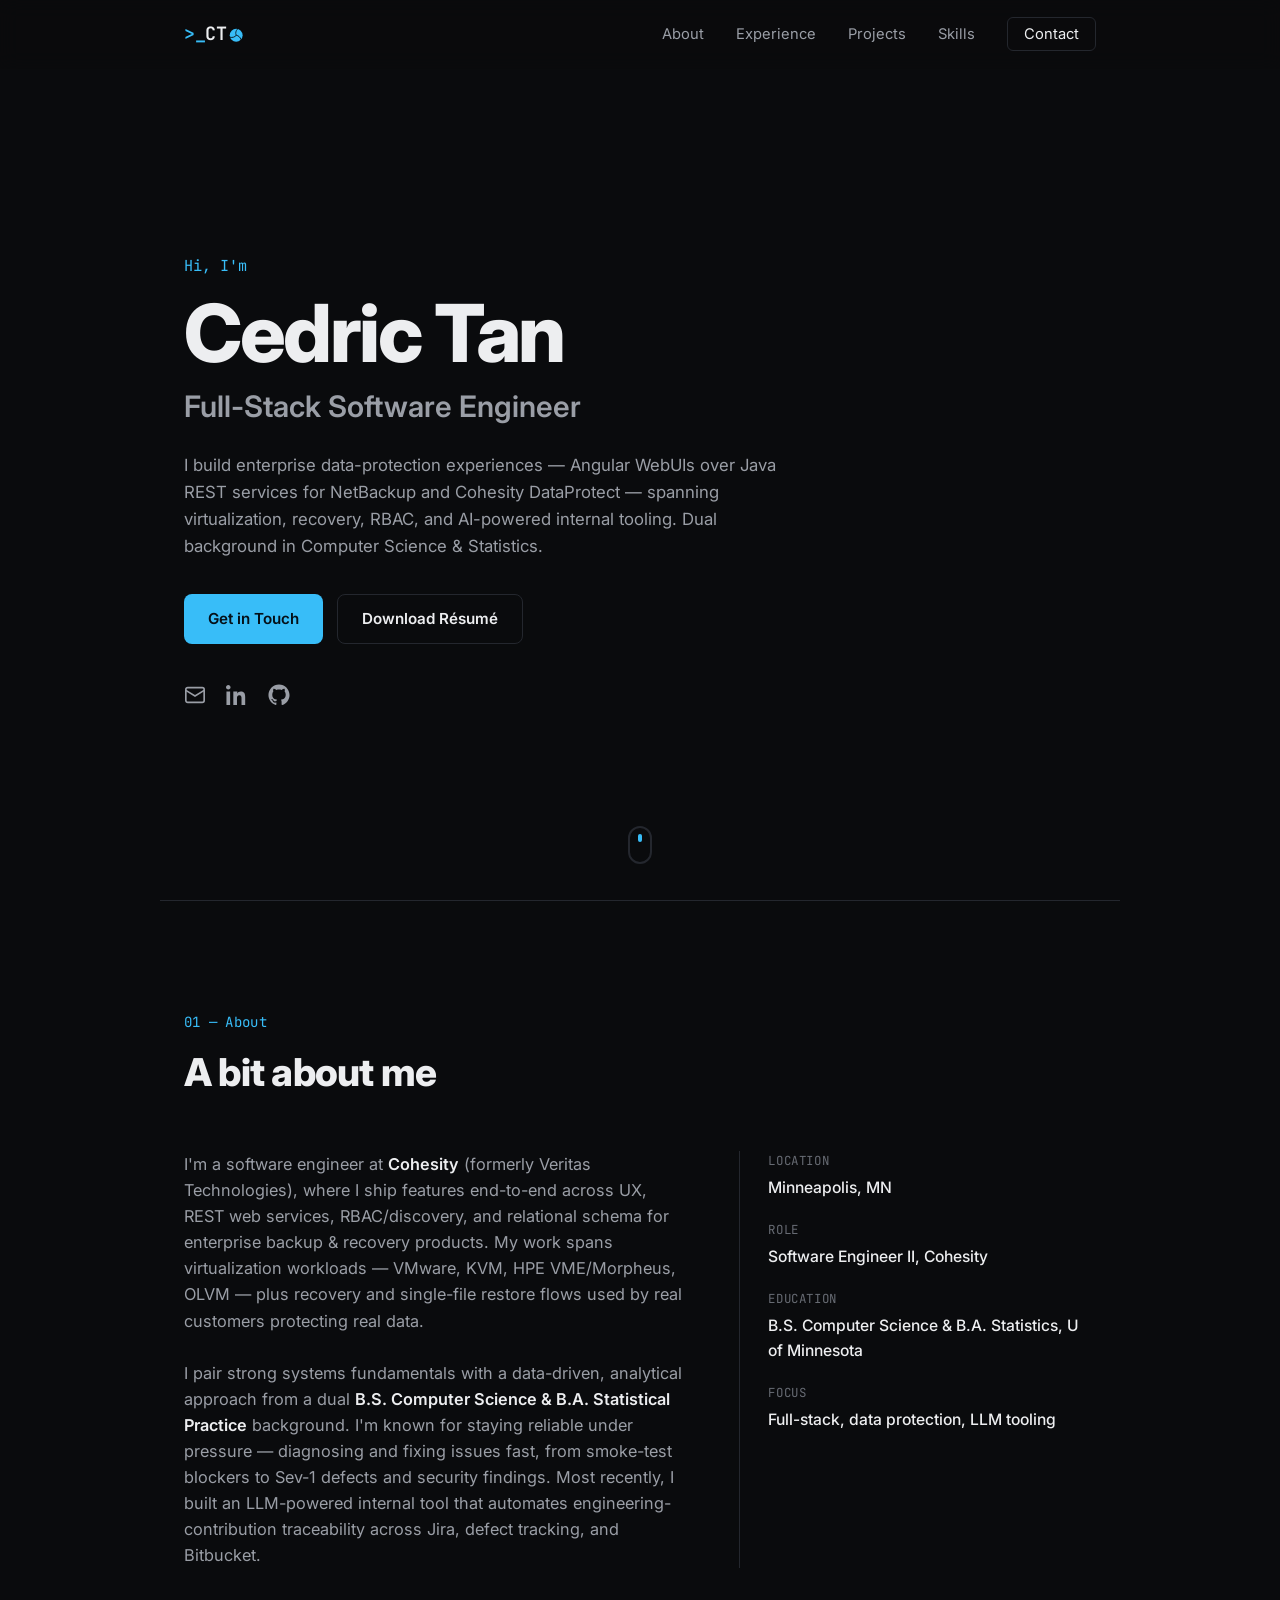
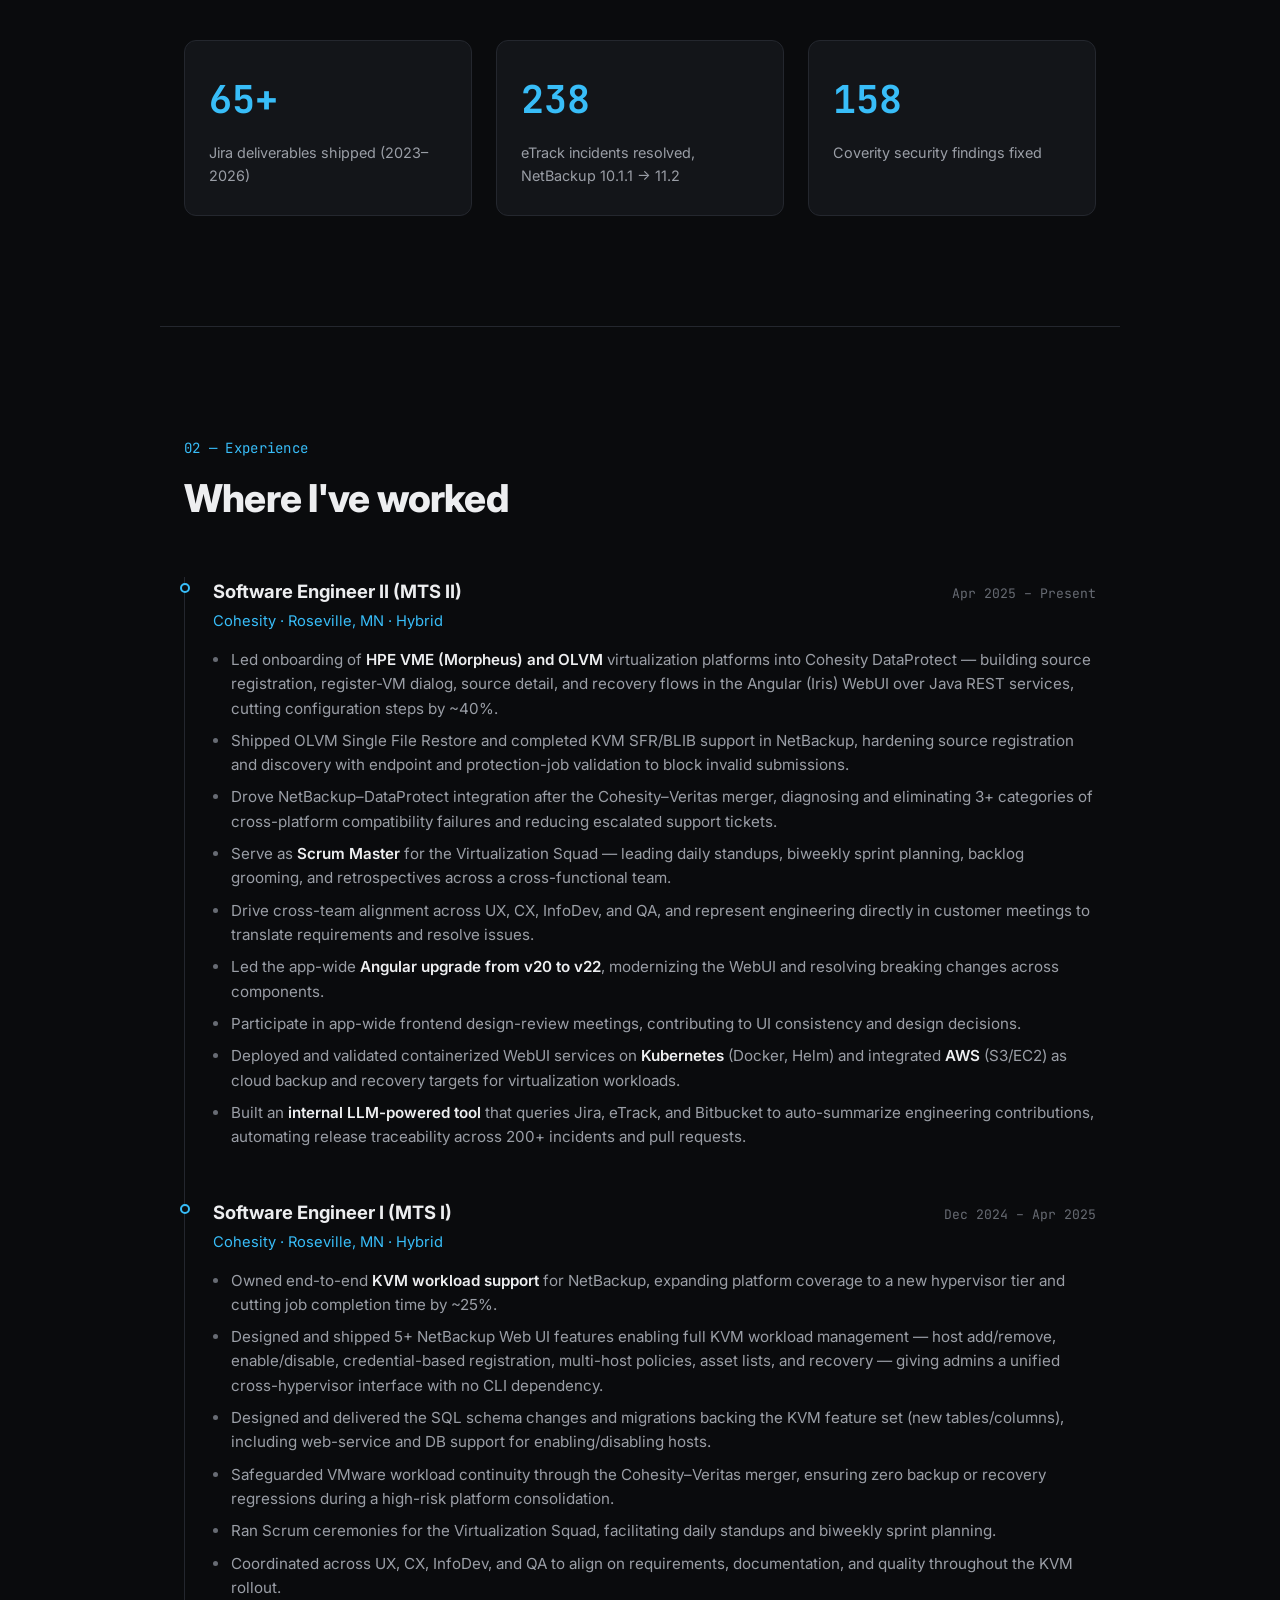
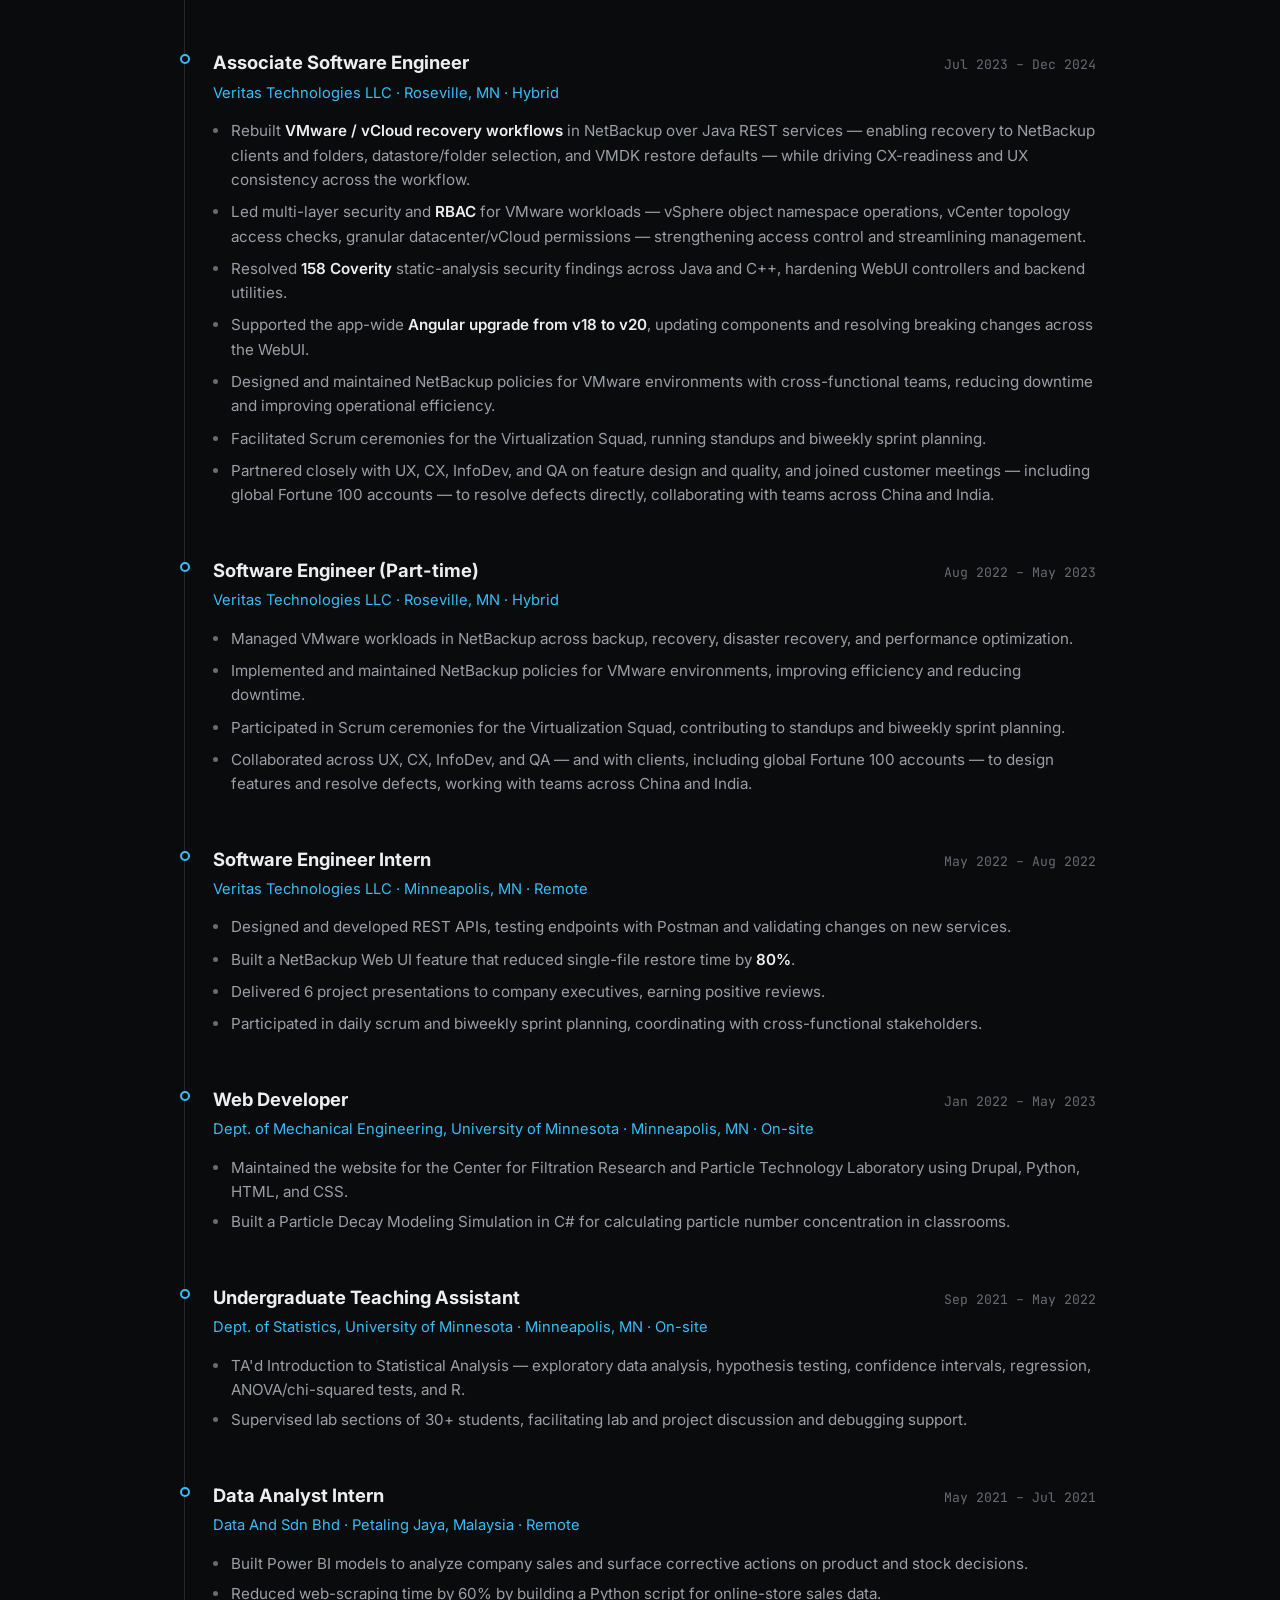
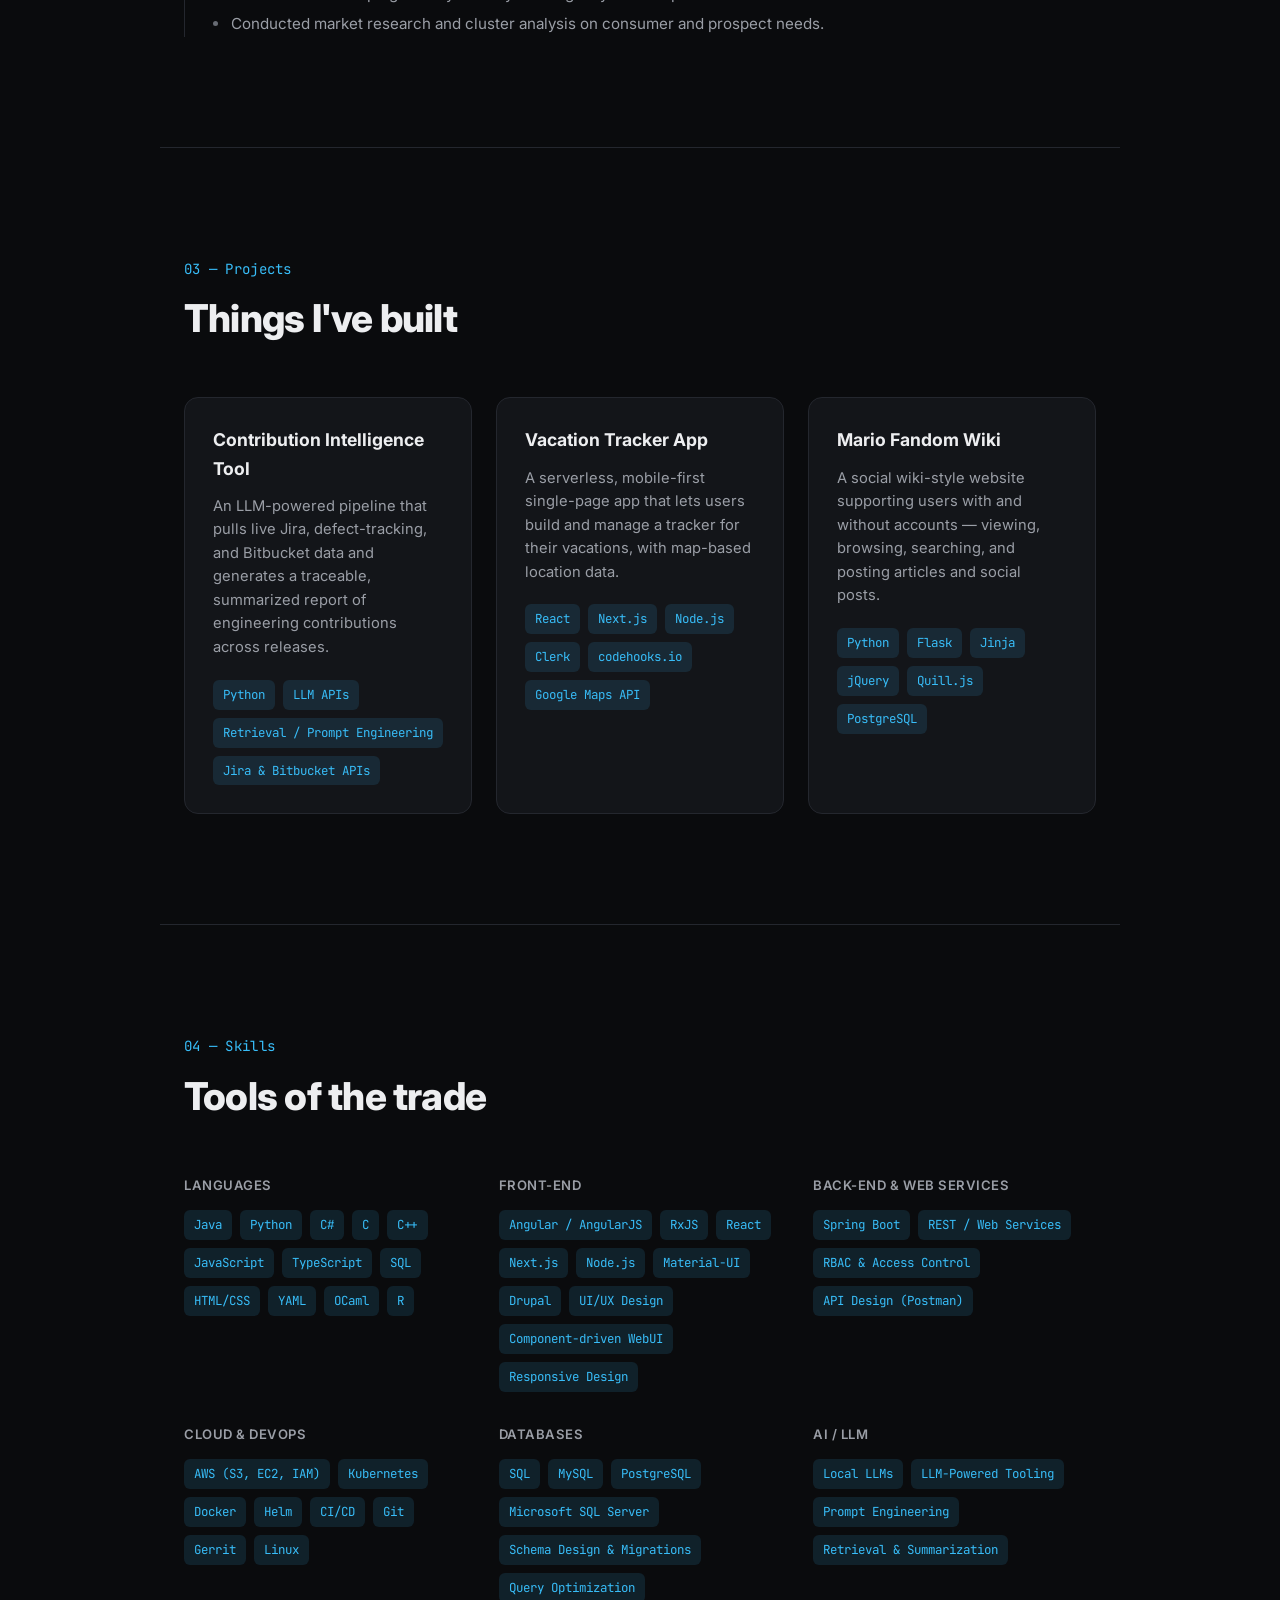
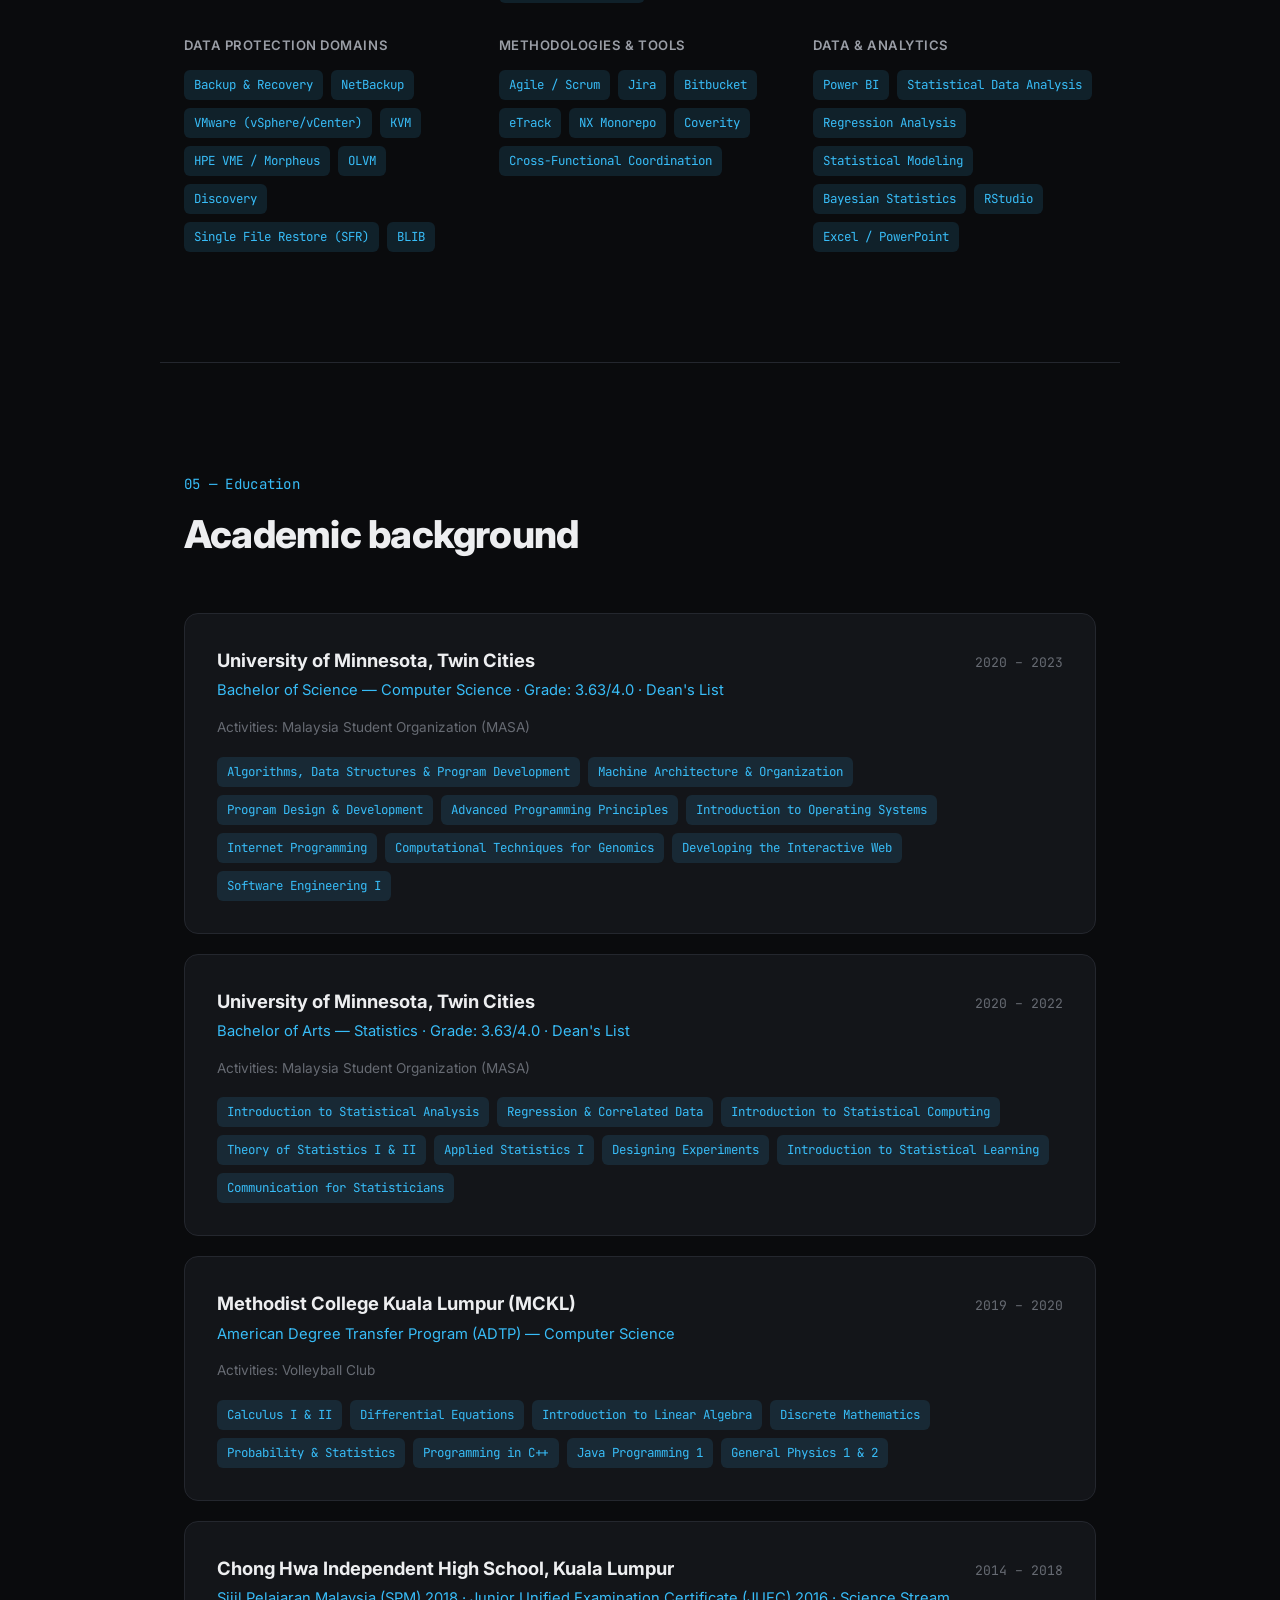
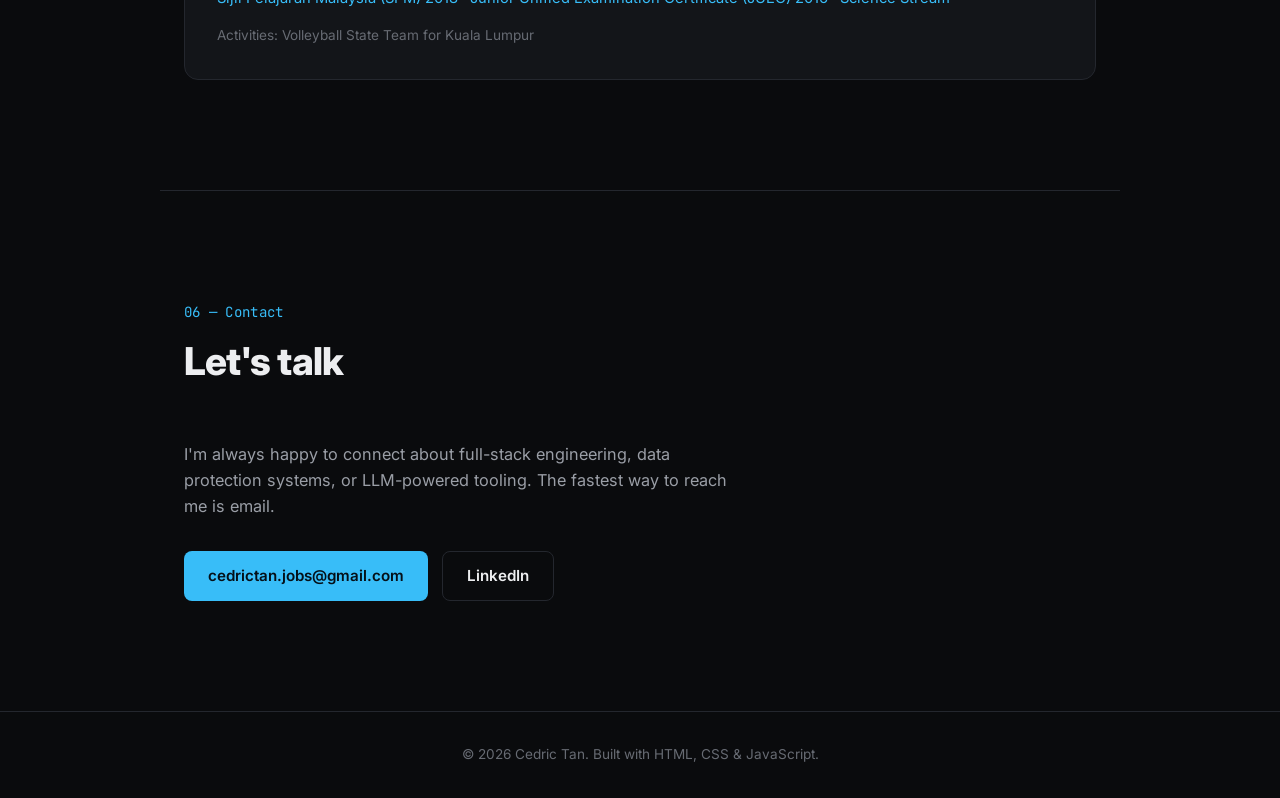
==== index.html @ 3609331f "Fix course names to standard titles (Software Engineering I, Communication for Statisticians)" ====
<!DOCTYPE html>
<html lang="en">
<head>
<meta charset="UTF-8">
<meta name="viewport" content="width=device-width, initial-scale=1.0">
<title>Cedric Tan — Software Engineer</title>
<meta name="description" content="Cedric Tan — Full-stack software engineer building enterprise data-protection experiences with Angular, Java, and AI-powered tooling.">
<link rel="icon" href="data:image/svg+xml,<svg xmlns=%22http://www.w3.org/2000/svg%22 viewBox=%220 0 100 100%22><text x=%2250%25%22 y=%2255%25%22 font-family=%22monospace%22 font-size=%2246%22 font-weight=%22700%22 fill=%22%2338bdf8%22 text-anchor=%22middle%22 dominant-baseline=%22middle%22>&gt;_</text></svg>">
<link rel="preconnect" href="https://fonts.googleapis.com">
<link rel="preconnect" href="https://fonts.gstatic.com" crossorigin>
<link href="https://fonts.googleapis.com/css2?family=Inter:wght@400;500;600;700;800&family=JetBrains+Mono:wght@400;500;600&display=swap" rel="stylesheet">
<link rel="stylesheet" href="css/style.css">
</head>
<body>

<div id="progress-bar"></div>

<header id="site-header">
  <nav class="nav container">
    <a href="#home" class="logo">
      <span class="logo-prompt">&gt;<span class="logo-cursor">_</span></span>CT<svg class="logo-ball" viewBox="0 0 20 20" aria-hidden="true" focusable="false"><circle cx="10" cy="10" r="9"/><g class="seam" fill="none"><path d="M10 10C8.7 7 9.5 3.6 12 1.2"/><path d="M10 10C8.7 7 9.5 3.6 12 1.2" transform="rotate(120 10 10)"/><path d="M10 10C8.7 7 9.5 3.6 12 1.2" transform="rotate(240 10 10)"/></g></svg>
    </a>
    <button id="nav-toggle" class="nav-toggle" aria-label="Toggle navigation" aria-expanded="false">
      <span></span><span></span><span></span>
    </button>
    <ul id="nav-links" class="nav-links">
      <li><a href="#about" class="nav-link">About</a></li>
      <li><a href="#experience" class="nav-link">Experience</a></li>
      <li><a href="#projects" class="nav-link">Projects</a></li>
      <li><a href="#skills" class="nav-link">Skills</a></li>
      <li><a href="#contact" class="nav-link cta">Contact</a></li>
    </ul>
  </nav>
</header>

<main>

  <!-- HERO -->
  <section id="home" class="hero container">
    <p class="eyebrow reveal">Hi, I'm</p>
    <h1 class="reveal">Cedric Tan</h1>
    <h2 class="hero-role reveal">Full-Stack Software Engineer</h2>
    <p class="hero-blurb reveal">
      I build enterprise data-protection experiences — Angular WebUIs over Java REST services
      for NetBackup and Cohesity DataProtect — spanning virtualization, recovery, RBAC, and
      AI-powered internal tooling. Dual background in Computer Science &amp; Statistics.
    </p>
    <div class="hero-actions reveal">
      <a href="#contact" class="btn btn-primary">Get in Touch</a>
      <a href="assets/Cedric_Tan_Resume.pdf" class="btn btn-outline" download>Download Résumé</a>
    </div>
    <ul class="hero-socials reveal">
      <li>
        <a href="mailto:cedrictan.jobs@gmail.com" aria-label="Email">
          <svg viewBox="0 0 24 24" fill="none" stroke="currentColor" stroke-width="1.8"><rect x="2" y="4" width="20" height="16" rx="2"/><path d="m2 7 10 6 10-6"/></svg>
        </a>
      </li>
      <li>
        <a href="https://www.linkedin.com/in/cedric-tan-ys/" target="_blank" rel="noopener" aria-label="LinkedIn">
          <svg viewBox="0 0 24 24" fill="currentColor"><path d="M4.98 3.5C4.98 4.88 3.87 6 2.5 6S0 4.88 0 3.5 1.12 1 2.5 1s2.48 1.12 2.48 2.5zM.5 8.25h4V23h-4V8.25zM8.5 8.25h3.83v2.02h.05c.53-1 1.83-2.06 3.77-2.06 4.03 0 4.78 2.65 4.78 6.1V23h-4v-6.9c0-1.65-.03-3.77-2.3-3.77-2.3 0-2.65 1.8-2.65 3.65V23h-4V8.25z"/></svg>
        </a>
      </li>
      <li>
        <a href="https://github.com/cedrictys" target="_blank" rel="noopener" aria-label="GitHub" id="github-link">
          <svg viewBox="0 0 24 24" fill="currentColor"><path d="M12 .5C5.73.5.5 5.73.5 12c0 5.1 3.29 9.4 7.86 10.93.57.1.78-.25.78-.55v-2.15c-3.2.7-3.88-1.35-3.88-1.35-.52-1.34-1.28-1.7-1.28-1.7-1.04-.72.08-.7.08-.7 1.15.08 1.76 1.18 1.76 1.18 1.03 1.75 2.7 1.25 3.36.96.1-.75.4-1.25.73-1.53-2.56-.29-5.25-1.28-5.25-5.7 0-1.26.45-2.28 1.18-3.08-.12-.29-.51-1.46.11-3.05 0 0 .96-.31 3.16 1.18.92-.26 1.9-.38 2.88-.39.98 0 1.96.13 2.88.39 2.2-1.49 3.16-1.18 3.16-1.18.62 1.59.23 2.76.11 3.05.74.8 1.18 1.82 1.18 3.08 0 4.43-2.7 5.4-5.27 5.69.42.36.78 1.08.78 2.17v3.22c0 .3.21.66.79.55C20.21 21.4 23.5 17.1 23.5 12 23.5 5.73 18.27.5 12 .5z"/></svg>
        </a>
      </li>
    </ul>
    <a href="#about" class="scroll-cue" aria-label="Scroll down"><span></span></a>
  </section>

  <!-- ABOUT -->
  <section id="about" class="section container">
    <p class="section-label reveal">01 — About</p>
    <h2 class="section-title reveal">A bit about me</h2>
    <div class="about-grid">
      <p class="about-text reveal">
        I'm a software engineer at <strong>Cohesity</strong> (formerly Veritas Technologies), where I
        ship features end-to-end across UX, REST web services, RBAC/discovery, and relational
        schema for enterprise backup &amp; recovery products. My work spans virtualization
        workloads — VMware, KVM, HPE VME/Morpheus, OLVM — plus recovery and single-file
        restore flows used by real customers protecting real data.
        <br><br>
        I pair strong systems fundamentals with a data-driven, analytical approach from a dual
        <strong> B.S. Computer Science &amp; B.A. Statistical Practice</strong> background. I'm known
        for staying reliable under pressure — diagnosing and fixing issues fast, from smoke-test
        blockers to Sev-1 defects and security findings. Most recently, I built an LLM-powered
        internal tool that automates engineering-contribution traceability across Jira, defect
        tracking, and Bitbucket.
      </p>
      <div class="about-facts reveal">
        <div class="fact">
          <span class="fact-label">Location</span>
          <span class="fact-value">Minneapolis, MN</span>
        </div>
        <div class="fact">
          <span class="fact-label">Role</span>
          <span class="fact-value">Software Engineer II, Cohesity</span>
        </div>
        <div class="fact">
          <span class="fact-label">Education</span>
          <span class="fact-value">B.S. Computer Science &amp; B.A. Statistics, U of Minnesota</span>
        </div>
        <div class="fact">
          <span class="fact-label">Focus</span>
          <span class="fact-value">Full-stack, data protection, LLM tooling</span>
        </div>
      </div>
    </div>

    <div class="stats reveal">
      <div class="stat">
        <span class="stat-number" data-target="65">0</span><span class="stat-plus">+</span>
        <span class="stat-label">Jira deliverables shipped (2023–2026)</span>
      </div>
      <div class="stat">
        <span class="stat-number" data-target="238">0</span>
        <span class="stat-label">eTrack incidents resolved, NetBackup 10.1.1 → 11.2</span>
      </div>
      <div class="stat">
        <span class="stat-number" data-target="158">0</span>
        <span class="stat-label">Coverity security findings fixed</span>
      </div>
    </div>
  </section>

  <!-- EXPERIENCE -->
  <section id="experience" class="section container">
    <p class="section-label reveal">02 — Experience</p>
    <h2 class="section-title reveal">Where I've worked</h2>

    <div class="timeline">

      <div class="timeline-item reveal">
        <div class="timeline-marker"></div>
        <div class="timeline-content">
          <div class="timeline-head">
            <h3>Software Engineer II (MTS II)</h3>
            <span class="timeline-date">Apr 2025 – Present</span>
          </div>
          <p class="timeline-org">Cohesity · Roseville, MN · Hybrid</p>
          <ul>
            <li>Led onboarding of <strong>HPE VME (Morpheus) and OLVM</strong> virtualization platforms into Cohesity DataProtect — building source registration, register-VM dialog, source detail, and recovery flows in the Angular (Iris) WebUI over Java REST services, cutting configuration steps by ~40%.</li>
            <li>Shipped OLVM Single File Restore and completed KVM SFR/BLIB support in NetBackup, hardening source registration and discovery with endpoint and protection-job validation to block invalid submissions.</li>
            <li>Drove NetBackup–DataProtect integration after the Cohesity–Veritas merger, diagnosing and eliminating 3+ categories of cross-platform compatibility failures and reducing escalated support tickets.</li>
            <li>Serve as <strong>Scrum Master</strong> for the Virtualization Squad — leading daily standups, biweekly sprint planning, backlog grooming, and retrospectives across a cross-functional team.</li>
            <li>Drive cross-team alignment across UX, CX, InfoDev, and QA, and represent engineering directly in customer meetings to translate requirements and resolve issues.</li>
            <li>Led the app-wide <strong>Angular upgrade from v20 to v22</strong>, modernizing the WebUI and resolving breaking changes across components.</li>
            <li>Participate in app-wide frontend design-review meetings, contributing to UI consistency and design decisions.</li>
            <li>Deployed and validated containerized WebUI services on <strong>Kubernetes</strong> (Docker, Helm) and integrated <strong>AWS</strong> (S3/EC2) as cloud backup and recovery targets for virtualization workloads.</li>
            <li>Built an <strong>internal LLM-powered tool</strong> that queries Jira, eTrack, and Bitbucket to auto-summarize engineering contributions, automating release traceability across 200+ incidents and pull requests.</li>
          </ul>
        </div>
      </div>

      <div class="timeline-item reveal">
        <div class="timeline-marker"></div>
        <div class="timeline-content">
          <div class="timeline-head">
            <h3>Software Engineer I (MTS I)</h3>
            <span class="timeline-date">Dec 2024 – Apr 2025</span>
          </div>
          <p class="timeline-org">Cohesity · Roseville, MN · Hybrid</p>
          <ul>
            <li>Owned end-to-end <strong>KVM workload support</strong> for NetBackup, expanding platform coverage to a new hypervisor tier and cutting job completion time by ~25%.</li>
            <li>Designed and shipped 5+ NetBackup Web UI features enabling full KVM workload management — host add/remove, enable/disable, credential-based registration, multi-host policies, asset lists, and recovery — giving admins a unified cross-hypervisor interface with no CLI dependency.</li>
            <li>Designed and delivered the SQL schema changes and migrations backing the KVM feature set (new tables/columns), including web-service and DB support for enabling/disabling hosts.</li>
            <li>Safeguarded VMware workload continuity through the Cohesity–Veritas merger, ensuring zero backup or recovery regressions during a high-risk platform consolidation.</li>
            <li>Ran Scrum ceremonies for the Virtualization Squad, facilitating daily standups and biweekly sprint planning.</li>
            <li>Coordinated across UX, CX, InfoDev, and QA to align on requirements, documentation, and quality throughout the KVM rollout.</li>
          </ul>
        </div>
      </div>

      <div class="timeline-item reveal">
        <div class="timeline-marker"></div>
        <div class="timeline-content">
          <div class="timeline-head">
            <h3>Associate Software Engineer</h3>
            <span class="timeline-date">Jul 2023 – Dec 2024</span>
          </div>
          <p class="timeline-org">Veritas Technologies LLC · Roseville, MN · Hybrid</p>
          <ul>
            <li>Rebuilt <strong>VMware / vCloud recovery workflows</strong> in NetBackup over Java REST services — enabling recovery to NetBackup clients and folders, datastore/folder selection, and VMDK restore defaults — while driving CX-readiness and UX consistency across the workflow.</li>
            <li>Led multi-layer security and <strong>RBAC</strong> for VMware workloads — vSphere object namespace operations, vCenter topology access checks, granular datacenter/vCloud permissions — strengthening access control and streamlining management.</li>
            <li>Resolved <strong>158 Coverity</strong> static-analysis security findings across Java and C++, hardening WebUI controllers and backend utilities.</li>
            <li>Supported the app-wide <strong>Angular upgrade from v18 to v20</strong>, updating components and resolving breaking changes across the WebUI.</li>
            <li>Designed and maintained NetBackup policies for VMware environments with cross-functional teams, reducing downtime and improving operational efficiency.</li>
            <li>Facilitated Scrum ceremonies for the Virtualization Squad, running standups and biweekly sprint planning.</li>
            <li>Partnered closely with UX, CX, InfoDev, and QA on feature design and quality, and joined customer meetings — including global Fortune 100 accounts — to resolve defects directly, collaborating with teams across China and India.</li>
          </ul>
        </div>
      </div>

      <div class="timeline-item reveal">
        <div class="timeline-marker"></div>
        <div class="timeline-content">
          <div class="timeline-head">
            <h3>Software Engineer (Part-time)</h3>
            <span class="timeline-date">Aug 2022 – May 2023</span>
          </div>
          <p class="timeline-org">Veritas Technologies LLC · Roseville, MN · Hybrid</p>
          <ul>
            <li>Managed VMware workloads in NetBackup across backup, recovery, disaster recovery, and performance optimization.</li>
            <li>Implemented and maintained NetBackup policies for VMware environments, improving efficiency and reducing downtime.</li>
            <li>Participated in Scrum ceremonies for the Virtualization Squad, contributing to standups and biweekly sprint planning.</li>
            <li>Collaborated across UX, CX, InfoDev, and QA — and with clients, including global Fortune 100 accounts — to design features and resolve defects, working with teams across China and India.</li>
          </ul>
        </div>
      </div>

      <div class="timeline-item reveal">
        <div class="timeline-marker"></div>
        <div class="timeline-content">
          <div class="timeline-head">
            <h3>Software Engineer Intern</h3>
            <span class="timeline-date">May 2022 – Aug 2022</span>
          </div>
          <p class="timeline-org">Veritas Technologies LLC · Minneapolis, MN · Remote</p>
          <ul>
            <li>Designed and developed REST APIs, testing endpoints with Postman and validating changes on new services.</li>
            <li>Built a NetBackup Web UI feature that reduced single-file restore time by <strong>80%</strong>.</li>
            <li>Delivered 6 project presentations to company executives, earning positive reviews.</li>
            <li>Participated in daily scrum and biweekly sprint planning, coordinating with cross-functional stakeholders.</li>
          </ul>
        </div>
      </div>

      <div class="timeline-item timeline-compact reveal">
        <div class="timeline-marker"></div>
        <div class="timeline-content">
          <div class="timeline-head">
            <h3>Web Developer</h3>
            <span class="timeline-date">Jan 2022 – May 2023</span>
          </div>
          <p class="timeline-org">Dept. of Mechanical Engineering, University of Minnesota · Minneapolis, MN · On-site</p>
          <ul>
            <li>Maintained the website for the Center for Filtration Research and Particle Technology Laboratory using Drupal, Python, HTML, and CSS.</li>
            <li>Built a Particle Decay Modeling Simulation in C# for calculating particle number concentration in classrooms.</li>
          </ul>
        </div>
      </div>

      <div class="timeline-item timeline-compact reveal">
        <div class="timeline-marker"></div>
        <div class="timeline-content">
          <div class="timeline-head">
            <h3>Undergraduate Teaching Assistant</h3>
            <span class="timeline-date">Sep 2021 – May 2022</span>
          </div>
          <p class="timeline-org">Dept. of Statistics, University of Minnesota · Minneapolis, MN · On-site</p>
          <ul>
            <li>TA'd Introduction to Statistical Analysis — exploratory data analysis, hypothesis testing, confidence intervals, regression, ANOVA/chi-squared tests, and R.</li>
            <li>Supervised lab sections of 30+ students, facilitating lab and project discussion and debugging support.</li>
          </ul>
        </div>
      </div>

      <div class="timeline-item timeline-compact reveal">
        <div class="timeline-marker"></div>
        <div class="timeline-content">
          <div class="timeline-head">
            <h3>Data Analyst Intern</h3>
            <span class="timeline-date">May 2021 – Jul 2021</span>
          </div>
          <p class="timeline-org">Data And Sdn Bhd · Petaling Jaya, Malaysia · Remote</p>
          <ul>
            <li>Built Power BI models to analyze company sales and surface corrective actions on product and stock decisions.</li>
            <li>Reduced web-scraping time by 60% by building a Python script for online-store sales data.</li>
            <li>Conducted market research and cluster analysis on consumer and prospect needs.</li>
          </ul>
        </div>
      </div>

    </div>
  </section>

  <!-- PROJECTS -->
  <section id="projects" class="section container">
    <p class="section-label reveal">03 — Projects</p>
    <h2 class="section-title reveal">Things I've built</h2>

    <div class="projects-grid">

      <article class="project-card reveal">
        <div class="project-card-top">
          <h3>Contribution Intelligence Tool</h3>
        </div>
        <p>An LLM-powered pipeline that pulls live Jira, defect-tracking, and Bitbucket data and
           generates a traceable, summarized report of engineering contributions across releases.</p>
        <ul class="tag-list">
          <li>Python</li><li>LLM APIs</li><li>Retrieval / Prompt Engineering</li><li>Jira &amp; Bitbucket APIs</li>
        </ul>
      </article>

      <article class="project-card reveal">
        <div class="project-card-top">
          <h3>Vacation Tracker App</h3>
        </div>
        <p>A serverless, mobile-first single-page app that lets users build and manage a tracker
           for their vacations, with map-based location data.</p>
        <ul class="tag-list">
          <li>React</li><li>Next.js</li><li>Node.js</li><li>Clerk</li><li>codehooks.io</li><li>Google Maps API</li>
        </ul>
      </article>

      <article class="project-card reveal">
        <div class="project-card-top">
          <h3>Mario Fandom Wiki</h3>
        </div>
        <p>A social wiki-style website supporting users with and without accounts — viewing,
           browsing, searching, and posting articles and social posts.</p>
        <ul class="tag-list">
          <li>Python</li><li>Flask</li><li>Jinja</li><li>jQuery</li><li>Quill.js</li><li>PostgreSQL</li>
        </ul>
      </article>

    </div>
  </section>

  <!-- SKILLS -->
  <section id="skills" class="section container">
    <p class="section-label reveal">04 — Skills</p>
    <h2 class="section-title reveal">Tools of the trade</h2>

    <div class="skills-grid">
      <div class="skill-group reveal">
        <h3>Languages</h3>
        <ul class="tag-list">
          <li>Java</li><li>Python</li><li>C#</li><li>C</li><li>C++</li><li>JavaScript</li><li>TypeScript</li><li>SQL</li><li>HTML/CSS</li><li>YAML</li><li>OCaml</li><li>R</li>
        </ul>
      </div>
      <div class="skill-group reveal">
        <h3>Front-End</h3>
        <ul class="tag-list">
          <li>Angular / AngularJS</li><li>RxJS</li><li>React</li><li>Next.js</li><li>Node.js</li><li>Material-UI</li><li>Drupal</li><li>UI/UX Design</li><li>Component-driven WebUI</li><li>Responsive Design</li>
        </ul>
      </div>
      <div class="skill-group reveal">
        <h3>Back-End &amp; Web Services</h3>
        <ul class="tag-list">
          <li>Spring Boot</li><li>REST / Web Services</li><li>RBAC &amp; Access Control</li><li>API Design (Postman)</li>
        </ul>
      </div>
      <div class="skill-group reveal">
        <h3>Cloud &amp; DevOps</h3>
        <ul class="tag-list">
          <li>AWS (S3, EC2, IAM)</li><li>Kubernetes</li><li>Docker</li><li>Helm</li><li>CI/CD</li><li>Git</li><li>Gerrit</li><li>Linux</li>
        </ul>
      </div>
      <div class="skill-group reveal">
        <h3>Databases</h3>
        <ul class="tag-list">
          <li>SQL</li><li>MySQL</li><li>PostgreSQL</li><li>Microsoft SQL Server</li><li>Schema Design &amp; Migrations</li><li>Query Optimization</li>
        </ul>
      </div>
      <div class="skill-group reveal">
        <h3>AI / LLM</h3>
        <ul class="tag-list">
          <li>Local LLMs</li><li>LLM-Powered Tooling</li><li>Prompt Engineering</li><li>Retrieval &amp; Summarization</li>
        </ul>
      </div>
      <div class="skill-group reveal">
        <h3>Data Protection Domains</h3>
        <ul class="tag-list">
          <li>Backup &amp; Recovery</li><li>NetBackup</li><li>VMware (vSphere/vCenter)</li><li>KVM</li><li>HPE VME / Morpheus</li><li>OLVM</li><li>Discovery</li><li>Single File Restore (SFR)</li><li>BLIB</li>
        </ul>
      </div>
      <div class="skill-group reveal">
        <h3>Methodologies &amp; Tools</h3>
        <ul class="tag-list">
          <li>Agile / Scrum</li><li>Jira</li><li>Bitbucket</li><li>eTrack</li><li>NX Monorepo</li><li>Coverity</li><li>Cross-Functional Coordination</li>
        </ul>
      </div>
      <div class="skill-group reveal">
        <h3>Data &amp; Analytics</h3>
        <ul class="tag-list">
          <li>Power BI</li><li>Statistical Data Analysis</li><li>Regression Analysis</li><li>Statistical Modeling</li><li>Bayesian Statistics</li><li>RStudio</li><li>Excel / PowerPoint</li>
        </ul>
      </div>
    </div>
  </section>

  <!-- EDUCATION -->
  <section id="education" class="section container">
    <p class="section-label reveal">05 — Education</p>
    <h2 class="section-title reveal">Academic background</h2>

    <div class="edu-list">

      <div class="edu-card reveal">
        <div class="timeline-head">
          <h3>University of Minnesota, Twin Cities</h3>
          <span class="timeline-date">2020 – 2023</span>
        </div>
        <p class="timeline-org">Bachelor of Science — Computer Science · Grade: 3.63/4.0 · Dean's List</p>
        <p class="edu-activities">Activities: Malaysia Student Organization (MASA)</p>
        <ul class="tag-list">
          <li>Algorithms, Data Structures &amp; Program Development</li>
          <li>Machine Architecture &amp; Organization</li>
          <li>Program Design &amp; Development</li>
          <li>Advanced Programming Principles</li>
          <li>Introduction to Operating Systems</li>
          <li>Internet Programming</li>
          <li>Computational Techniques for Genomics</li>
          <li>Developing the Interactive Web</li>
          <li>Software Engineering I</li>
        </ul>
      </div>

      <div class="edu-card reveal">
        <div class="timeline-head">
          <h3>University of Minnesota, Twin Cities</h3>
          <span class="timeline-date">2020 – 2022</span>
        </div>
        <p class="timeline-org">Bachelor of Arts — Statistics · Grade: 3.63/4.0 · Dean's List</p>
        <p class="edu-activities">Activities: Malaysia Student Organization (MASA)</p>
        <ul class="tag-list">
          <li>Introduction to Statistical Analysis</li>
          <li>Regression &amp; Correlated Data</li>
          <li>Introduction to Statistical Computing</li>
          <li>Theory of Statistics I &amp; II</li>
          <li>Applied Statistics I</li>
          <li>Designing Experiments</li>
          <li>Introduction to Statistical Learning</li>
          <li>Communication for Statisticians</li>
        </ul>
      </div>

      <div class="edu-card reveal">
        <div class="timeline-head">
          <h3>Methodist College Kuala Lumpur (MCKL)</h3>
          <span class="timeline-date">2019 – 2020</span>
        </div>
        <p class="timeline-org">American Degree Transfer Program (ADTP) — Computer Science</p>
        <p class="edu-activities">Activities: Volleyball Club</p>
        <ul class="tag-list">
          <li>Calculus I &amp; II</li>
          <li>Differential Equations</li>
          <li>Introduction to Linear Algebra</li>
          <li>Discrete Mathematics</li>
          <li>Probability &amp; Statistics</li>
          <li>Programming in C++</li>
          <li>Java Programming 1</li>
          <li>General Physics 1 &amp; 2</li>
        </ul>
      </div>

      <div class="edu-card reveal">
        <div class="timeline-head">
          <h3>Chong Hwa Independent High School, Kuala Lumpur</h3>
          <span class="timeline-date">2014 – 2018</span>
        </div>
        <p class="timeline-org">Sijil Pelajaran Malaysia (SPM) 2018 · Junior Unified Examination Certificate (JUEC) 2016 · Science Stream</p>
        <p class="edu-activities">Activities: Volleyball State Team for Kuala Lumpur</p>
      </div>

    </div>
  </section>

  <!-- CONTACT -->
  <section id="contact" class="section container">
    <p class="section-label reveal">06 — Contact</p>
    <h2 class="section-title reveal">Let's talk</h2>
    <p class="contact-blurb reveal">
      I'm always happy to connect about full-stack engineering, data protection systems, or
      LLM-powered tooling. The fastest way to reach me is email.
    </p>
    <div class="contact-links reveal">
      <a href="mailto:cedrictan.jobs@gmail.com" class="btn btn-primary">cedrictan.jobs@gmail.com</a>
      <a href="https://www.linkedin.com/in/cedric-tan-ys/" target="_blank" rel="noopener" class="btn btn-outline">LinkedIn</a>
    </div>
  </section>

</main>

<footer class="site-footer">
  <div class="container footer-inner">
    <p>&copy; <span id="year"></span> Cedric Tan. Built with HTML, CSS &amp; JavaScript.</p>
  </div>
</footer>

<script src="js/script.js"></script>
</body>
</html>
---- css/style.css ----
/* ---------- Reset & Base ---------- */
* { margin: 0; padding: 0; box-sizing: border-box; }

:root {
  --bg: #0a0b0d;
  --bg-elevated: #131519;
  --bg-elevated-2: #1a1d22;
  --border: #24272e;
  --text: #edeef0;
  --text-dim: #9a9ea6;
  --text-faint: #676b73;
  --accent: #38bdf8;
  --accent-soft: rgba(56, 189, 248, 0.12);
  --mono: 'JetBrains Mono', ui-monospace, monospace;
  --sans: 'Inter', -apple-system, BlinkMacSystemFont, 'Segoe UI', sans-serif;
  --max-width: 960px;
  --transition: 200ms ease;
}

html { scroll-behavior: smooth; }

body {
  background: var(--bg);
  color: var(--text);
  font-family: var(--sans);
  line-height: 1.6;
  -webkit-font-smoothing: antialiased;
}

.container {
  max-width: var(--max-width);
  margin: 0 auto;
  padding: 0 24px;
}

a { color: inherit; text-decoration: none; }
ul { list-style: none; }
img { max-width: 100%; display: block; }

::selection { background: var(--accent-soft); color: var(--accent); }

/* ---------- Progress Bar ---------- */
#progress-bar {
  position: fixed;
  top: 0; left: 0;
  height: 2px;
  width: 0%;
  background: var(--accent);
  z-index: 1000;
  transition: width 80ms linear;
}

/* ---------- Header / Nav ---------- */
#site-header {
  position: fixed;
  top: 0; left: 0; right: 0;
  z-index: 900;
  backdrop-filter: blur(10px);
  background: rgba(10, 11, 13, 0.7);
  border-bottom: 1px solid transparent;
  transition: border-color var(--transition), background var(--transition);
}
#site-header.scrolled {
  border-bottom-color: var(--border);
}

.nav {
  display: flex;
  align-items: center;
  justify-content: space-between;
  height: 68px;
}

.logo {
  font-family: var(--mono);
  font-weight: 600;
  font-size: 1.15rem;
  letter-spacing: -0.02em;
  display: inline-flex;
  align-items: center;
}
.logo-prompt { color: var(--accent); }
.logo-cursor { animation: blink 1.1s steps(2, start) infinite; }
@keyframes blink { to { opacity: 0; } }

.logo-ball {
  width: 0.78em;
  height: 0.78em;
  display: inline-block;
  margin-left: 2px;
  transform: translateY(0.06em);
}
.logo-ball circle { fill: var(--accent); }
.logo-ball .seam { fill: none; stroke: var(--bg); stroke-width: 1.1; }

.nav-links {
  display: flex;
  align-items: center;
  gap: 32px;
}

.nav-link {
  font-size: 0.92rem;
  color: var(--text-dim);
  position: relative;
  transition: color var(--transition);
}
.nav-link:hover, .nav-link.active { color: var(--text); }
.nav-link.active::after {
  content: '';
  position: absolute;
  left: 0; right: 0; bottom: -6px;
  height: 2px;
  background: var(--accent);
}

.nav-link.cta {
  border: 1px solid var(--border);
  padding: 7px 16px;
  border-radius: 6px;
  color: var(--text);
}
.nav-link.cta:hover { border-color: var(--accent); color: var(--accent); }

.nav-toggle {
  display: none;
  flex-direction: column;
  gap: 5px;
  background: none;
  border: none;
  cursor: pointer;
  padding: 8px;
  z-index: 950;
}
.nav-toggle span {
  width: 22px; height: 2px;
  background: var(--text);
  transition: transform var(--transition), opacity var(--transition);
}
.nav-toggle.open span:nth-child(1) { transform: translateY(7px) rotate(45deg); }
.nav-toggle.open span:nth-child(2) { opacity: 0; }
.nav-toggle.open span:nth-child(3) { transform: translateY(-7px) rotate(-45deg); }

/* ---------- Hero ---------- */
.hero {
  min-height: 100vh;
  display: flex;
  flex-direction: column;
  justify-content: center;
  align-items: flex-start;
  padding-top: 68px;
  position: relative;
}

.eyebrow {
  font-family: var(--mono);
  color: var(--accent);
  font-size: 0.95rem;
  margin-bottom: 12px;
}

.hero h1 {
  font-size: clamp(2.75rem, 8vw, 5rem);
  font-weight: 800;
  letter-spacing: -0.03em;
  line-height: 1.05;
}

.hero-role {
  font-size: clamp(1.25rem, 3vw, 1.85rem);
  font-weight: 600;
  color: var(--text-dim);
  margin-top: 8px;
}

.hero-blurb {
  max-width: 620px;
  color: var(--text-dim);
  margin-top: 22px;
  font-size: 1.05rem;
}

.hero-actions {
  display: flex;
  gap: 14px;
  margin-top: 34px;
  flex-wrap: wrap;
}

.btn {
  display: inline-flex;
  align-items: center;
  justify-content: center;
  padding: 12px 24px;
  border-radius: 8px;
  font-weight: 600;
  font-size: 0.95rem;
  transition: all var(--transition);
  white-space: nowrap;
}
.btn-primary {
  background: var(--accent);
  color: #051018;
}
.btn-primary:hover { background: #67cdfa; transform: translateY(-1px); }

.btn-outline {
  border: 1px solid var(--border);
  color: var(--text);
}
.btn-outline:hover { border-color: var(--accent); color: var(--accent); }

.hero-socials {
  display: flex;
  gap: 20px;
  margin-top: 40px;
}
.hero-socials a {
  color: var(--text-dim);
  transition: color var(--transition), transform var(--transition);
}
.hero-socials svg { width: 22px; height: 22px; }
.hero-socials a:hover { color: var(--accent); transform: translateY(-2px); }

.scroll-cue {
  position: absolute;
  bottom: 36px;
  left: 50%;
  transform: translateX(-50%);
  width: 24px; height: 38px;
  border: 2px solid var(--border);
  border-radius: 14px;
}
.scroll-cue span {
  position: absolute;
  top: 6px; left: 50%;
  width: 4px; height: 8px;
  margin-left: -2px;
  background: var(--accent);
  border-radius: 2px;
  animation: scrollcue 1.6s ease infinite;
}
@keyframes scrollcue {
  0% { opacity: 1; transform: translateY(0); }
  70% { opacity: 0; transform: translateY(14px); }
  100% { opacity: 0; }
}

/* ---------- Sections ---------- */
.section {
  padding: 110px 24px;
  border-top: 1px solid var(--border);
}

.section-label {
  font-family: var(--mono);
  color: var(--accent);
  font-size: 0.88rem;
  letter-spacing: 0.02em;
}

.section-title {
  font-size: clamp(1.75rem, 4vw, 2.4rem);
  font-weight: 800;
  letter-spacing: -0.02em;
  margin-top: 8px;
  margin-bottom: 48px;
}

/* ---------- About ---------- */
.about-grid {
  display: grid;
  grid-template-columns: 1.4fr 1fr;
  gap: 56px;
}

.about-text { color: var(--text-dim); font-size: 1.02rem; }
.about-text strong { color: var(--text); font-weight: 600; }

.about-facts {
  display: flex;
  flex-direction: column;
  gap: 20px;
  border-left: 1px solid var(--border);
  padding-left: 28px;
}
.fact { display: flex; flex-direction: column; gap: 4px; }
.fact-label {
  font-family: var(--mono);
  font-size: 0.78rem;
  color: var(--text-faint);
  text-transform: uppercase;
  letter-spacing: 0.05em;
}
.fact-value { font-size: 0.98rem; color: var(--text); font-weight: 500; }

.stats {
  display: grid;
  grid-template-columns: repeat(3, 1fr);
  gap: 24px;
  margin-top: 72px;
}
.stat {
  background: var(--bg-elevated);
  border: 1px solid var(--border);
  border-radius: 12px;
  padding: 28px 24px;
}
.stat-number {
  font-family: var(--mono);
  font-size: 2.4rem;
  font-weight: 700;
  color: var(--accent);
}
.stat-plus {
  font-family: var(--mono);
  font-size: 2.4rem;
  font-weight: 700;
  color: var(--accent);
}
.stat-label {
  display: block;
  margin-top: 10px;
  color: var(--text-dim);
  font-size: 0.9rem;
}

/* ---------- Timeline ---------- */
.timeline {
  position: relative;
  padding-left: 28px;
  border-left: 1px solid var(--border);
}

.timeline-item {
  position: relative;
  padding-bottom: 48px;
}
.timeline-item:last-child { padding-bottom: 0; }

.timeline-marker {
  position: absolute;
  left: -33px;
  top: 6px;
  width: 10px; height: 10px;
  border-radius: 50%;
  background: var(--bg);
  border: 2px solid var(--accent);
}

.timeline-head {
  display: flex;
  flex-wrap: wrap;
  align-items: baseline;
  justify-content: space-between;
  gap: 8px 16px;
}
.timeline-head h3 { font-size: 1.15rem; font-weight: 700; }
.timeline-date {
  font-family: var(--mono);
  font-size: 0.82rem;
  color: var(--text-faint);
  white-space: nowrap;
}

.timeline-org {
  color: var(--accent);
  font-size: 0.92rem;
  margin-top: 4px;
  margin-bottom: 14px;
}

.timeline-content ul { display: flex; flex-direction: column; gap: 8px; }
.timeline-content li {
  color: var(--text-dim);
  font-size: 0.95rem;
  padding-left: 18px;
  position: relative;
}
.timeline-content li::before {
  content: '';
  position: absolute;
  left: 0; top: 9px;
  width: 5px; height: 5px;
  border-radius: 50%;
  background: var(--text-faint);
}
.timeline-content strong { color: var(--text); font-weight: 600; }

.timeline-compact .timeline-content ul { gap: 6px; }

/* ---------- Projects ---------- */
.projects-grid {
  display: grid;
  grid-template-columns: repeat(auto-fit, minmax(260px, 1fr));
  gap: 24px;
}

.project-card {
  background: var(--bg-elevated);
  border: 1px solid var(--border);
  border-radius: 14px;
  padding: 28px;
  transition: transform var(--transition), border-color var(--transition);
}
.project-card:hover {
  transform: translateY(-4px);
  border-color: var(--accent);
}
.project-card h3 { font-size: 1.1rem; font-weight: 700; margin-bottom: 12px; }
.project-card p { color: var(--text-dim); font-size: 0.92rem; margin-bottom: 20px; }

/* ---------- Tags ---------- */
.tag-list {
  display: flex;
  flex-wrap: wrap;
  gap: 8px;
}
.tag-list li {
  font-family: var(--mono);
  font-size: 0.78rem;
  color: var(--accent);
  background: var(--accent-soft);
  border-radius: 6px;
  padding: 5px 10px;
}

/* ---------- Skills ---------- */
.skills-grid {
  display: grid;
  grid-template-columns: repeat(auto-fit, minmax(240px, 1fr));
  gap: 32px;
}
.skill-group h3 {
  font-size: 0.95rem;
  color: var(--text-dim);
  font-weight: 600;
  margin-bottom: 14px;
  text-transform: uppercase;
  letter-spacing: 0.04em;
  font-size: 0.82rem;
}

/* ---------- Education ---------- */
.edu-list {
  display: flex;
  flex-direction: column;
  gap: 20px;
}
.edu-card {
  background: var(--bg-elevated);
  border: 1px solid var(--border);
  border-radius: 14px;
  padding: 32px;
}
.edu-card .tag-list { margin-top: 18px; }
.edu-activities {
  color: var(--text-faint);
  font-size: 0.85rem;
  margin-top: 6px;
}

/* ---------- Contact ---------- */
.contact-blurb {
  color: var(--text-dim);
  max-width: 560px;
  margin-bottom: 32px;
  font-size: 1.02rem;
}
.contact-links {
  display: flex;
  gap: 14px;
  flex-wrap: wrap;
}

/* ---------- Footer ---------- */
.site-footer {
  border-top: 1px solid var(--border);
  padding: 32px 0;
}
.footer-inner {
  text-align: center;
  color: var(--text-faint);
  font-size: 0.85rem;
}

/* ---------- Reveal Animation ---------- */
.reveal {
  opacity: 0;
  transform: translateY(16px);
  transition: opacity 700ms ease, transform 700ms ease;
}
.reveal.visible {
  opacity: 1;
  transform: translateY(0);
}

/* ---------- Responsive ---------- */
@media (max-width: 780px) {
  .about-grid { grid-template-columns: 1fr; }
  .about-facts { border-left: none; padding-left: 0; border-top: 1px solid var(--border); padding-top: 24px; }
  .stats { grid-template-columns: 1fr; }
}

@media (max-width: 680px) {
  .nav-toggle { display: flex; }
  .nav-links {
    position: fixed;
    top: 68px; right: 0;
    height: calc(100vh - 68px);
    width: min(280px, 80vw);
    background: var(--bg-elevated);
    border-left: 1px solid var(--border);
    flex-direction: column;
    align-items: flex-start;
    padding: 32px 24px;
    gap: 24px;
    transform: translateX(100%);
    transition: transform var(--transition);
  }
  .nav-links.open { transform: translateX(0); }
  .section { padding: 80px 20px; }
}
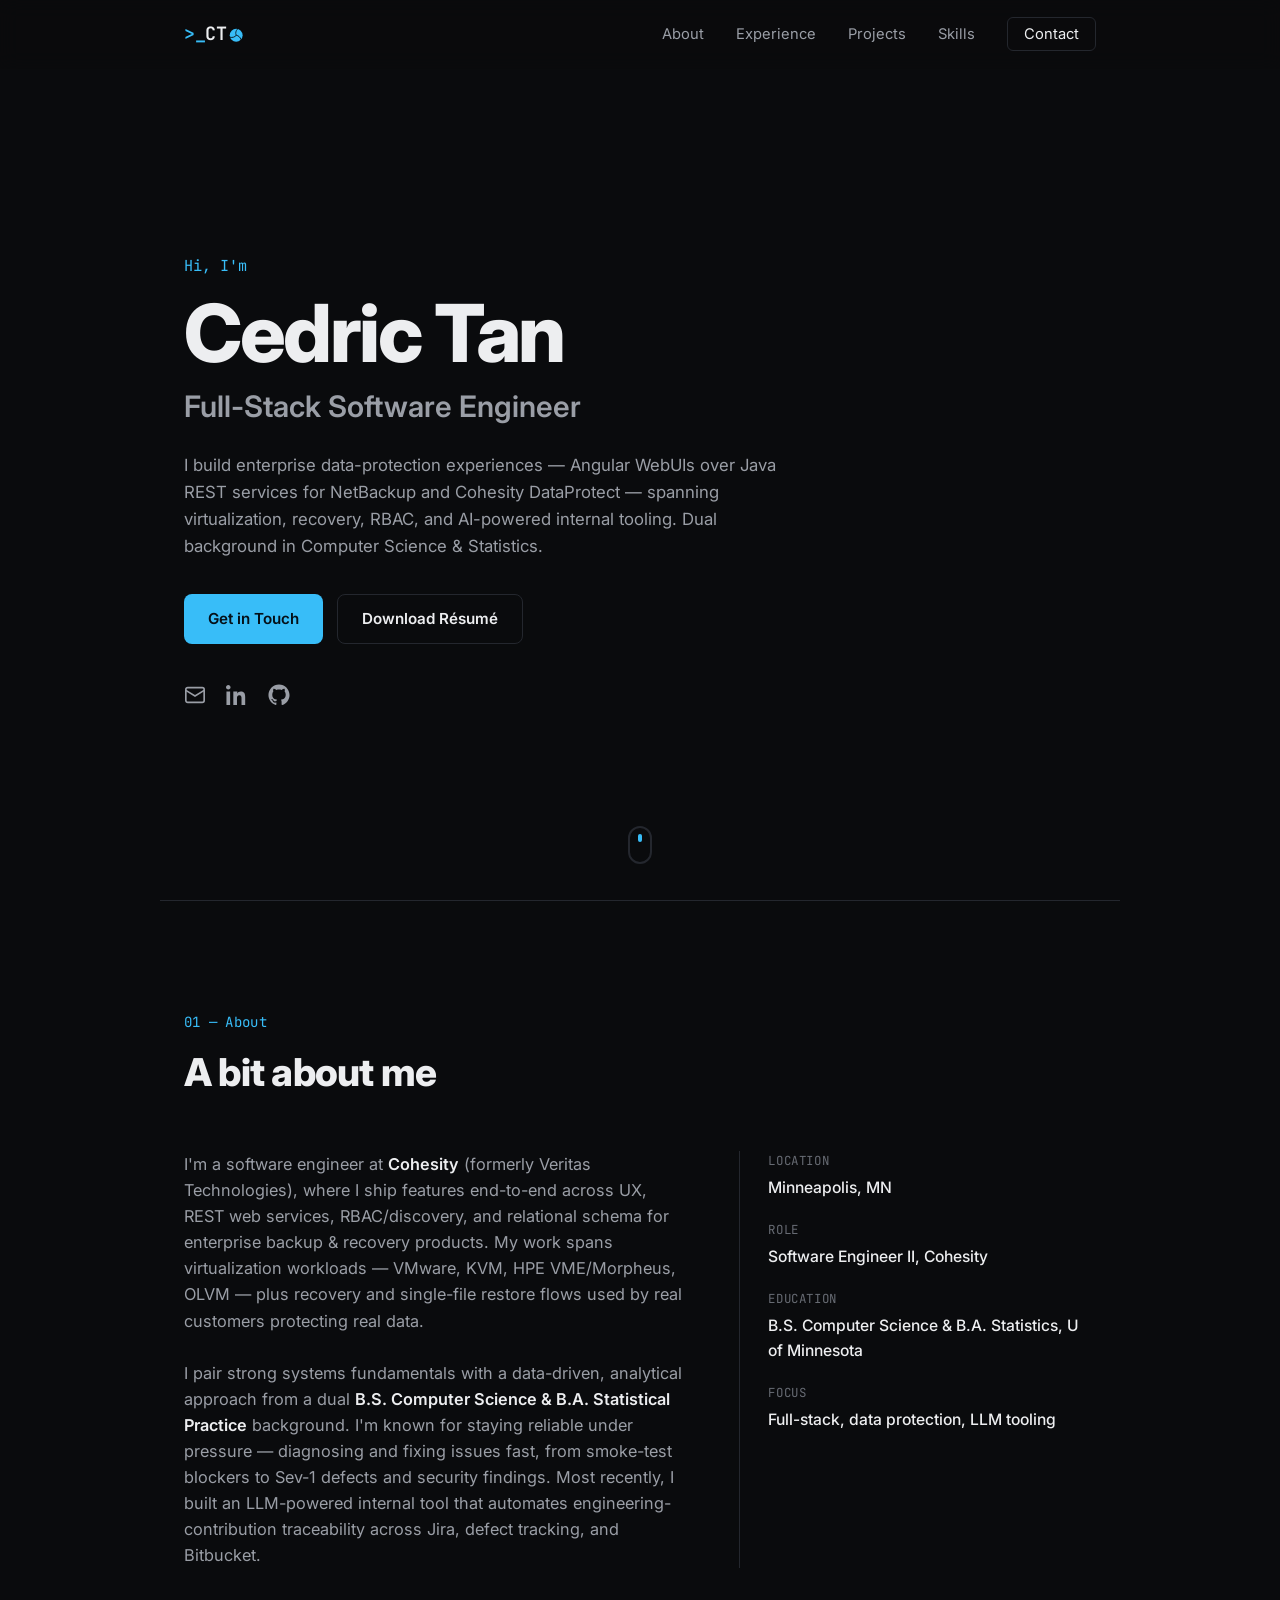
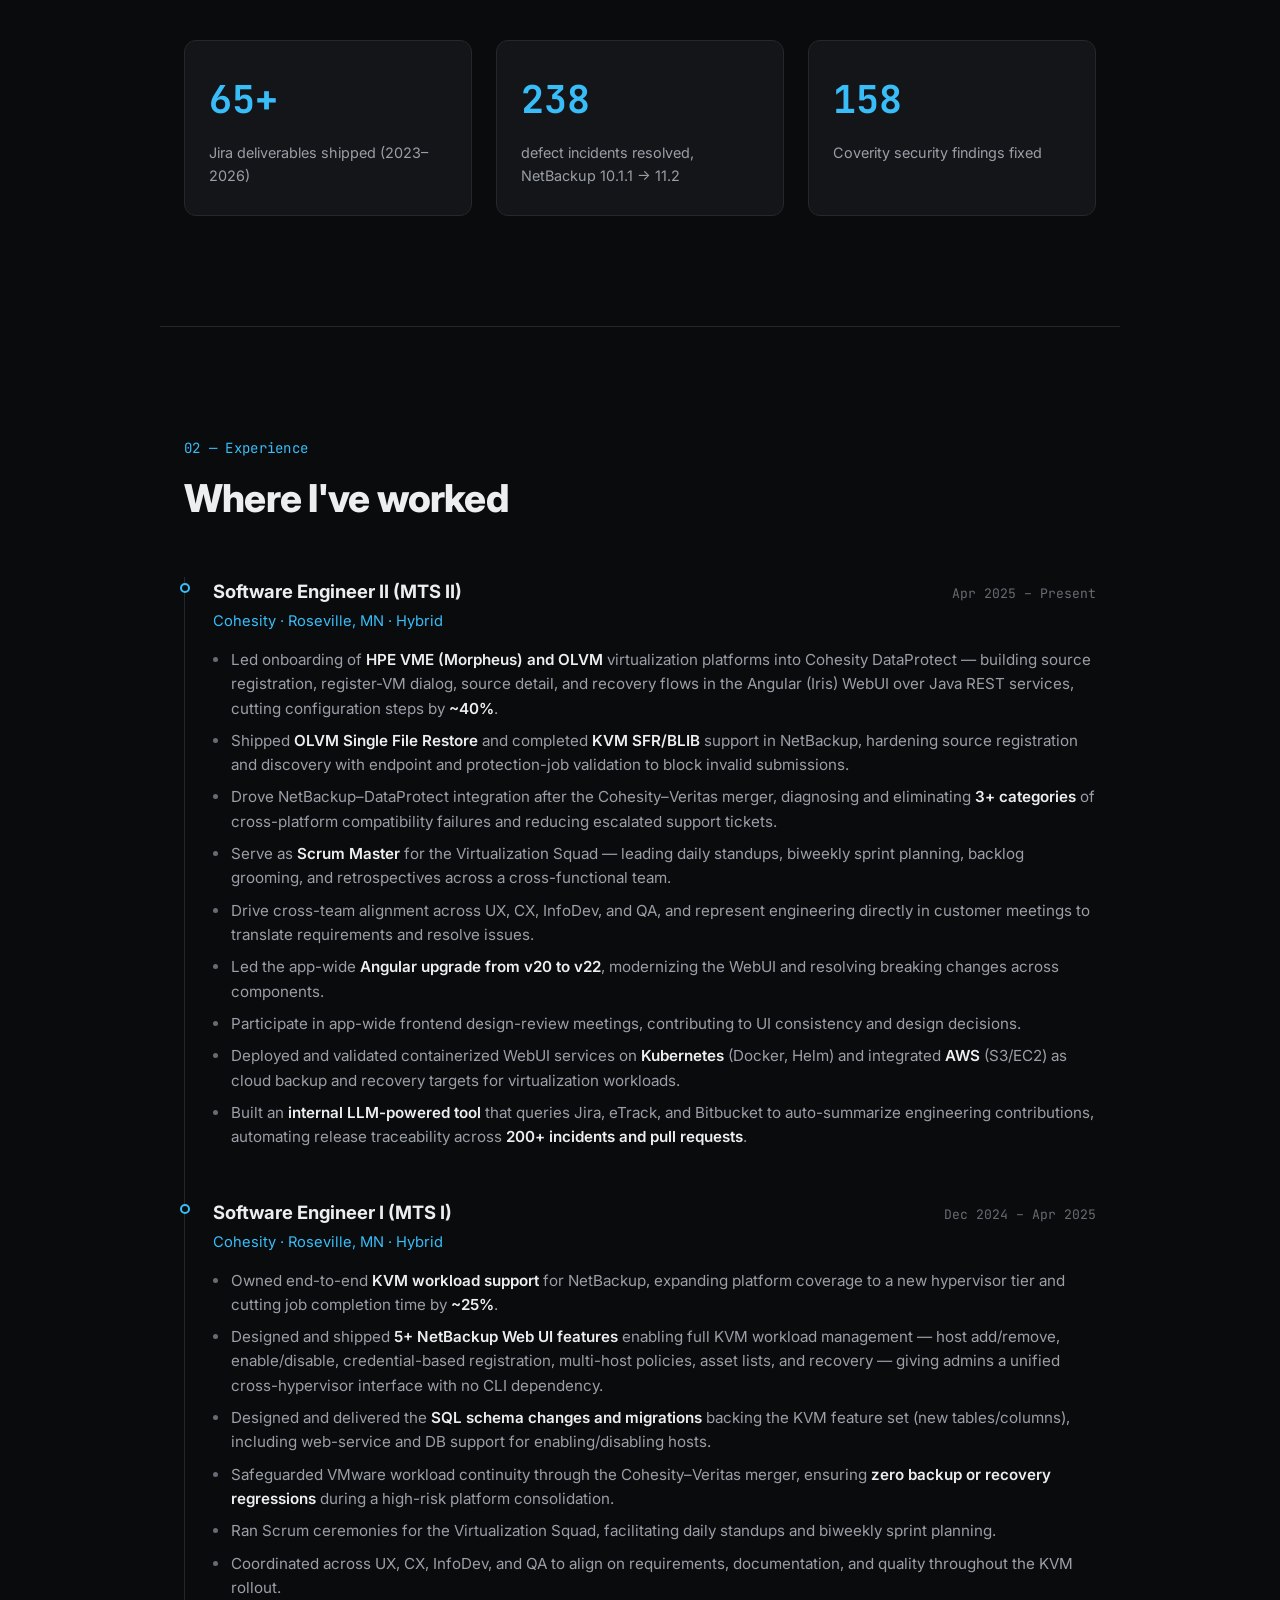
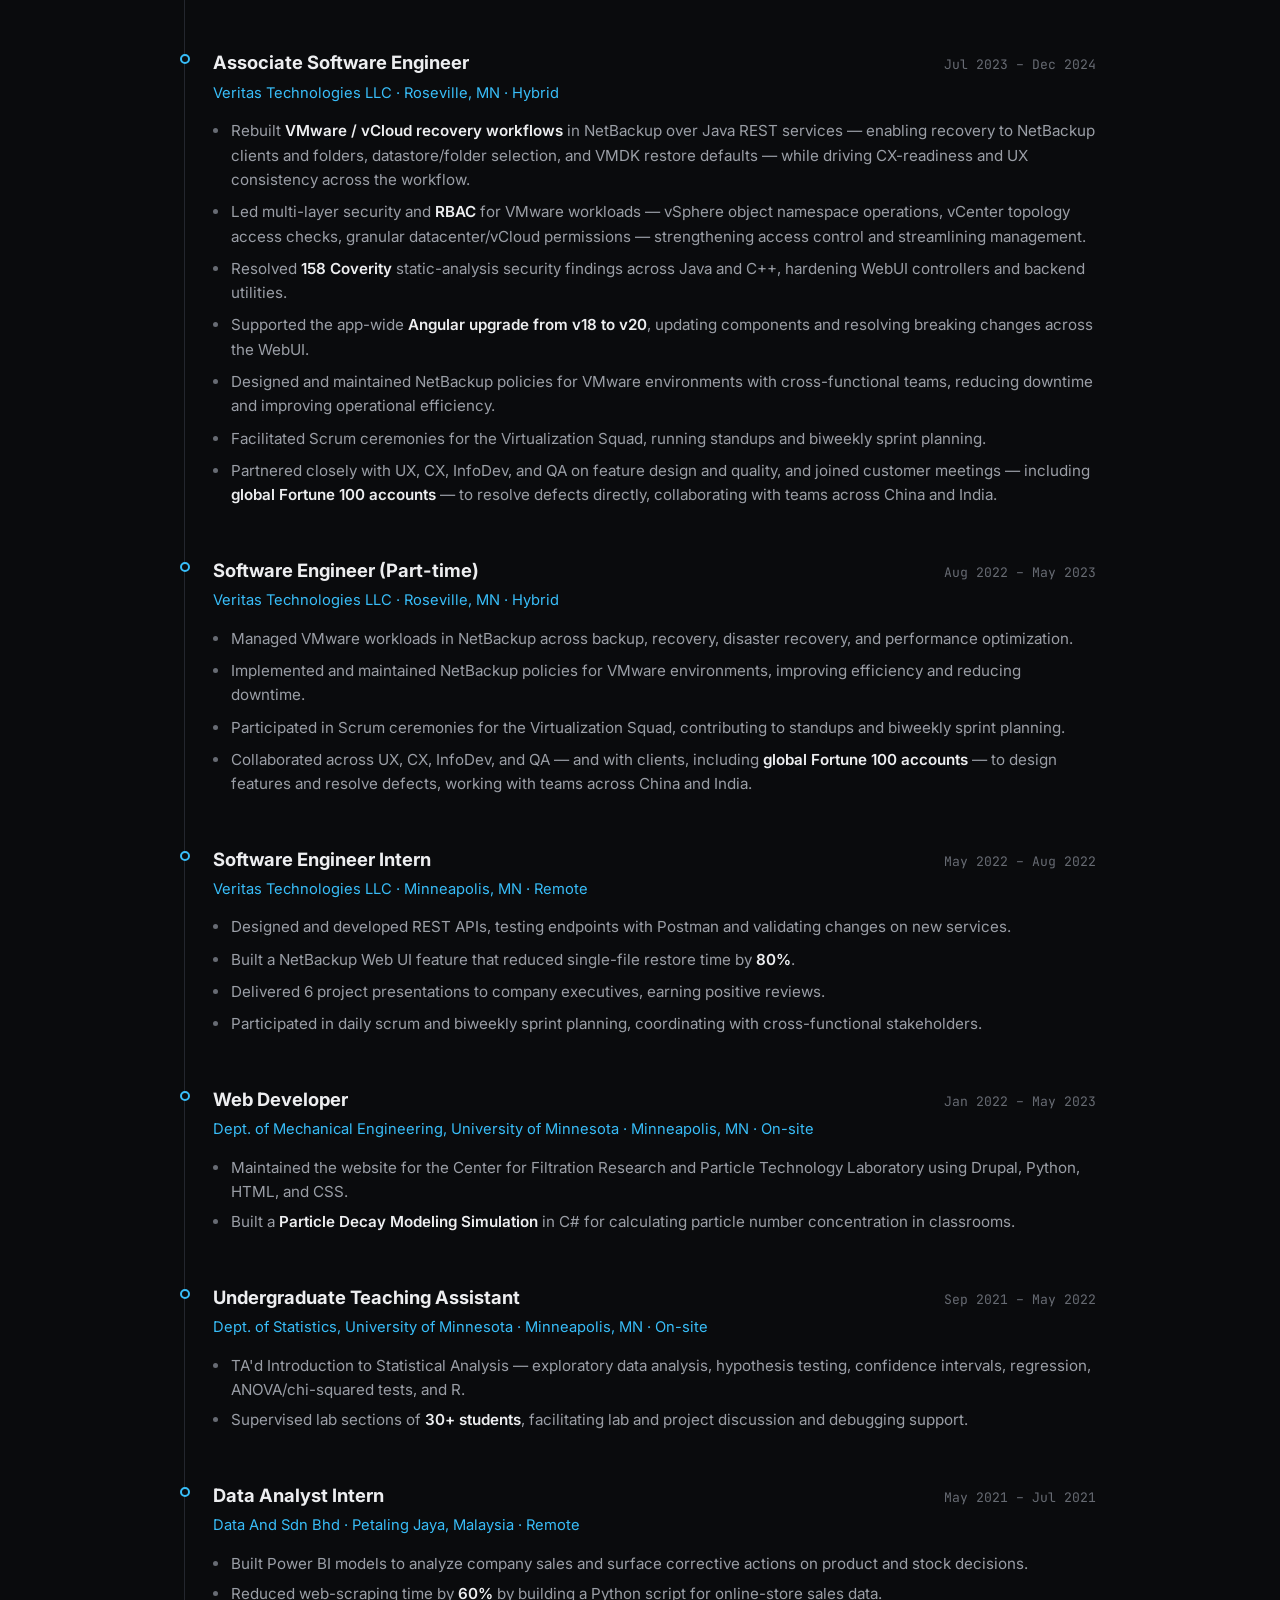
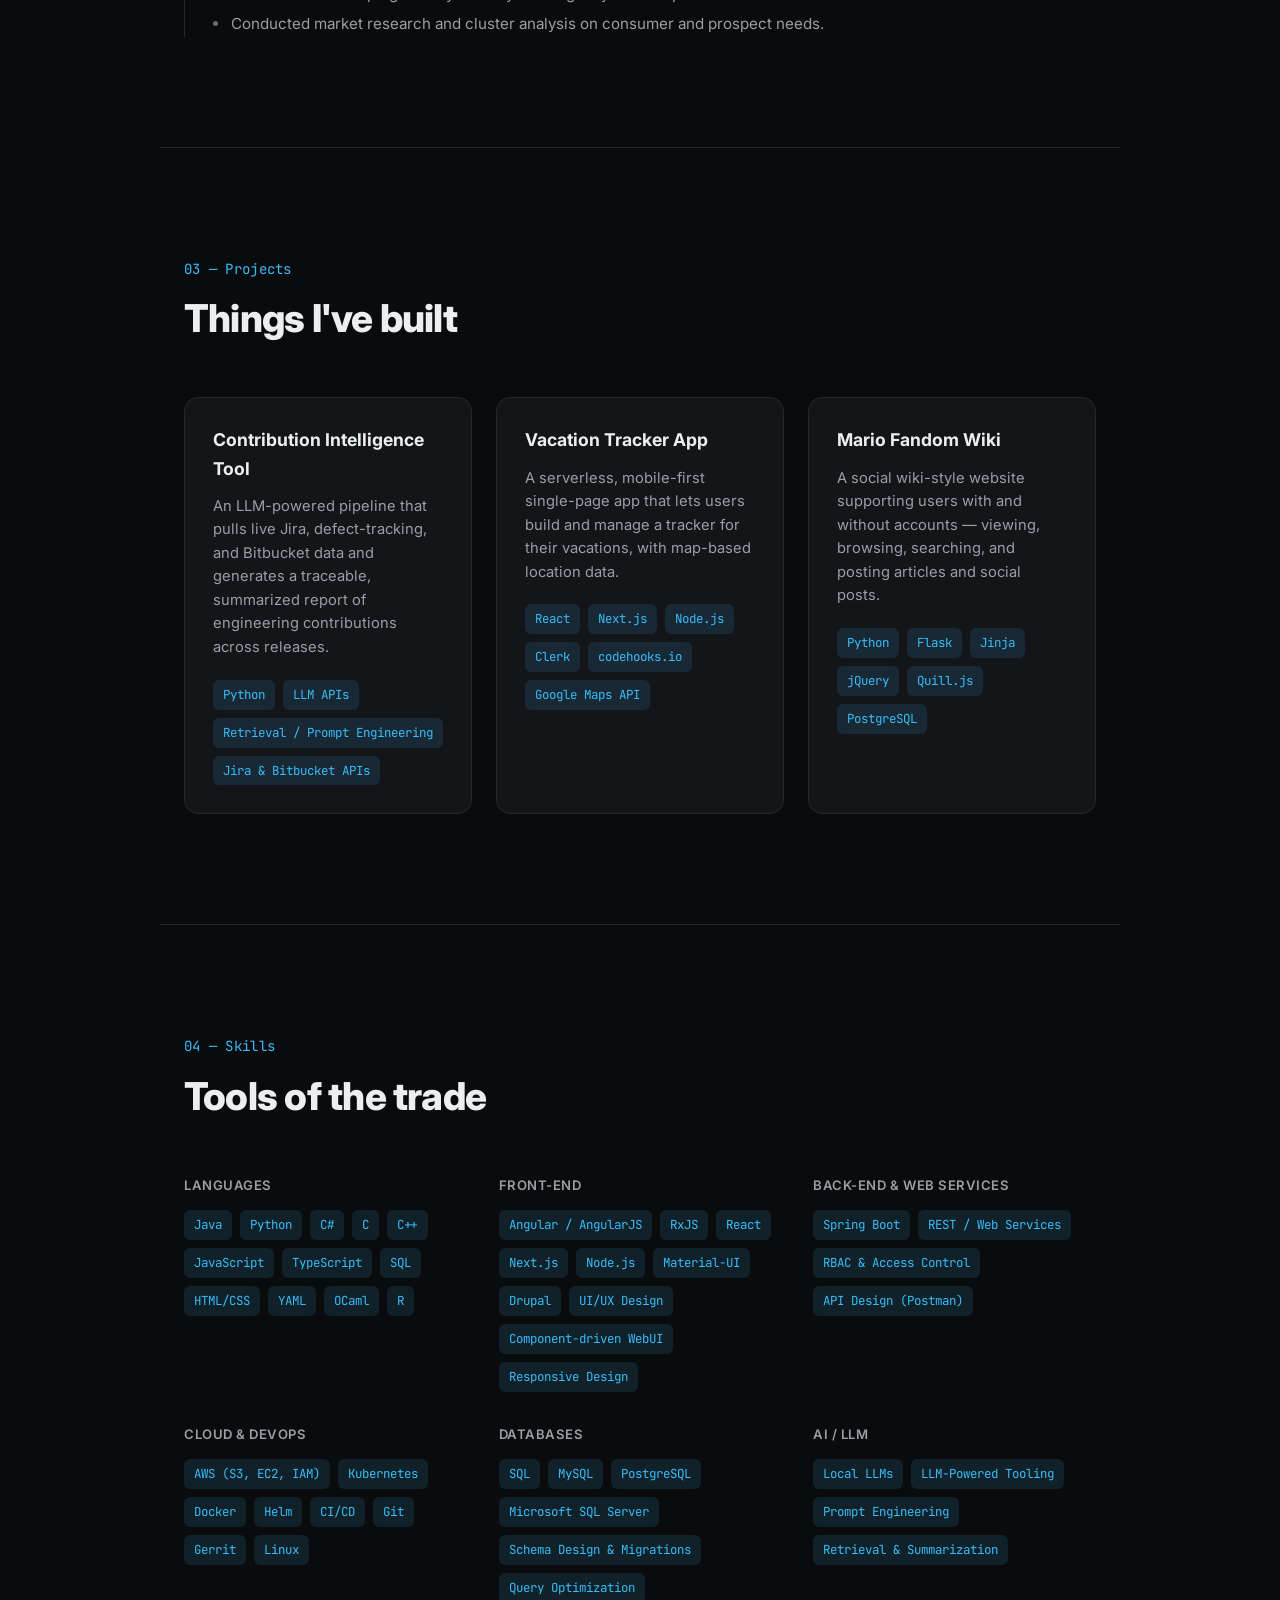
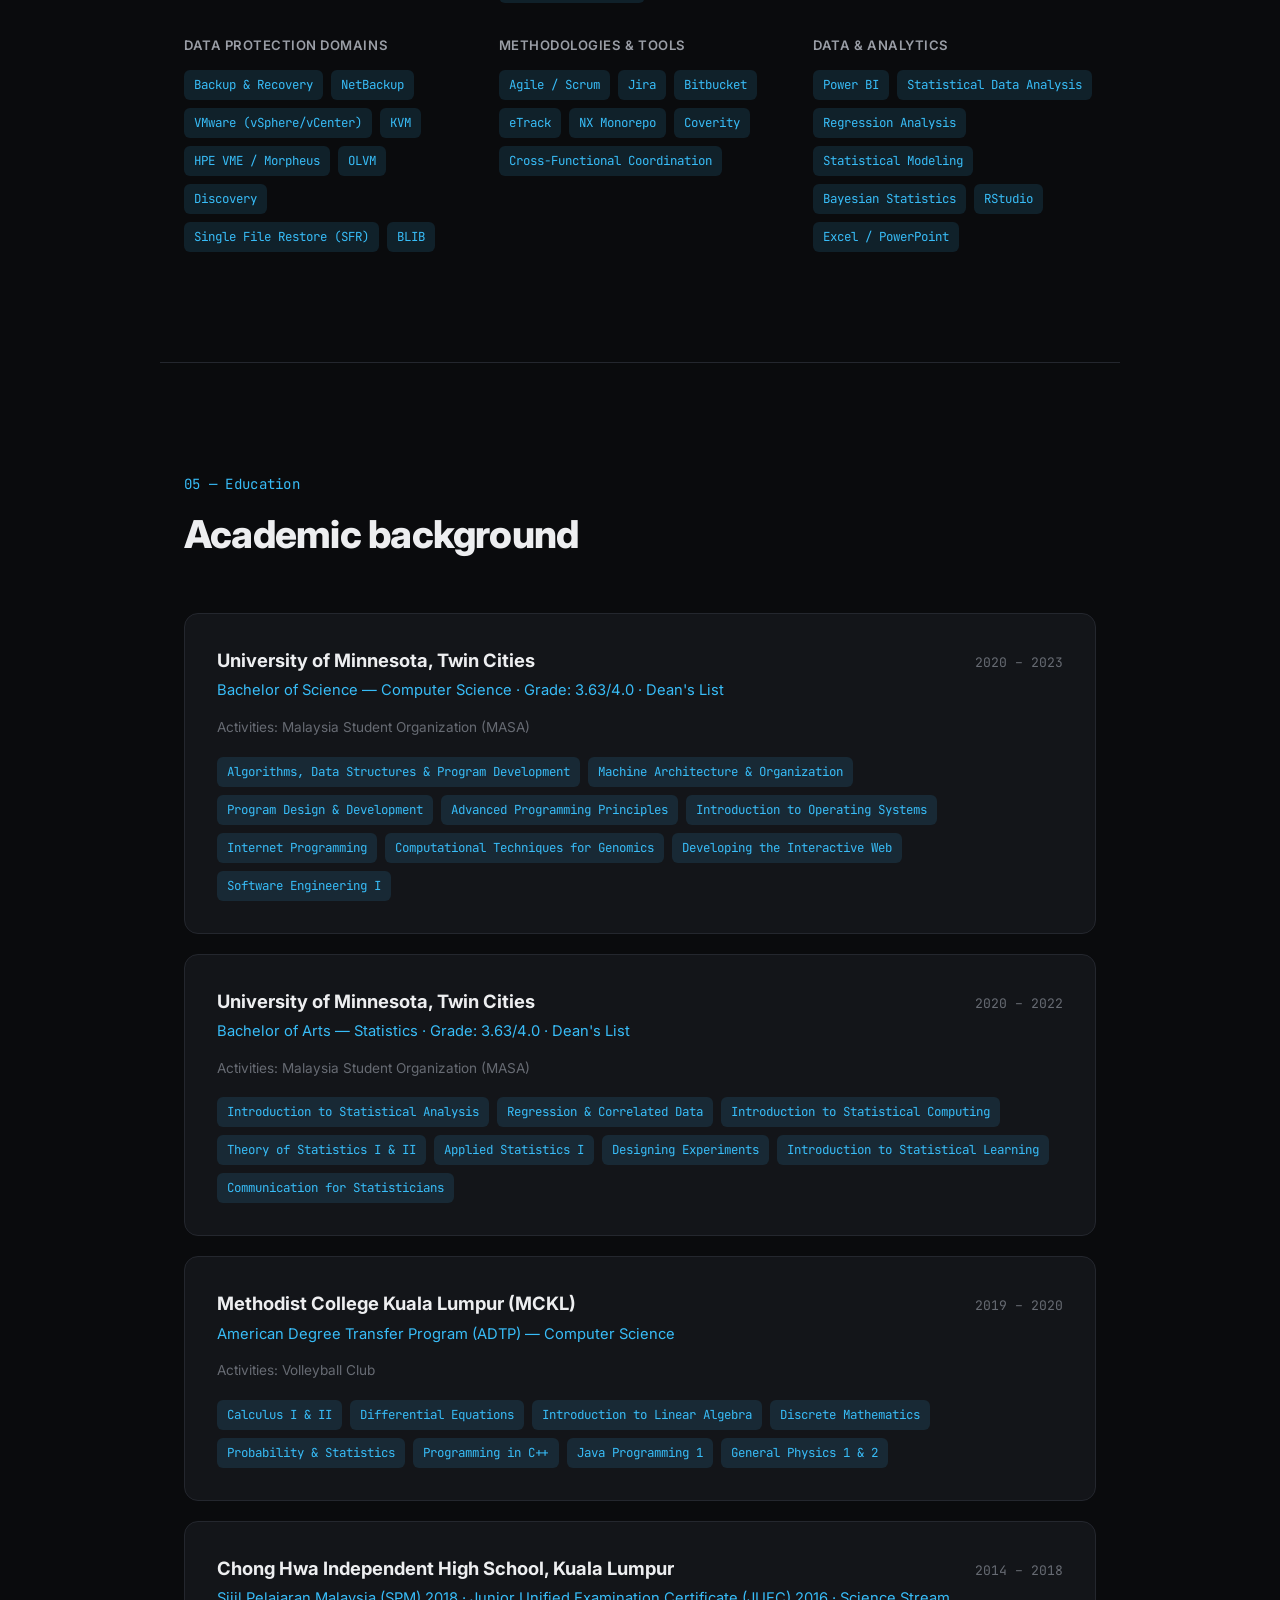
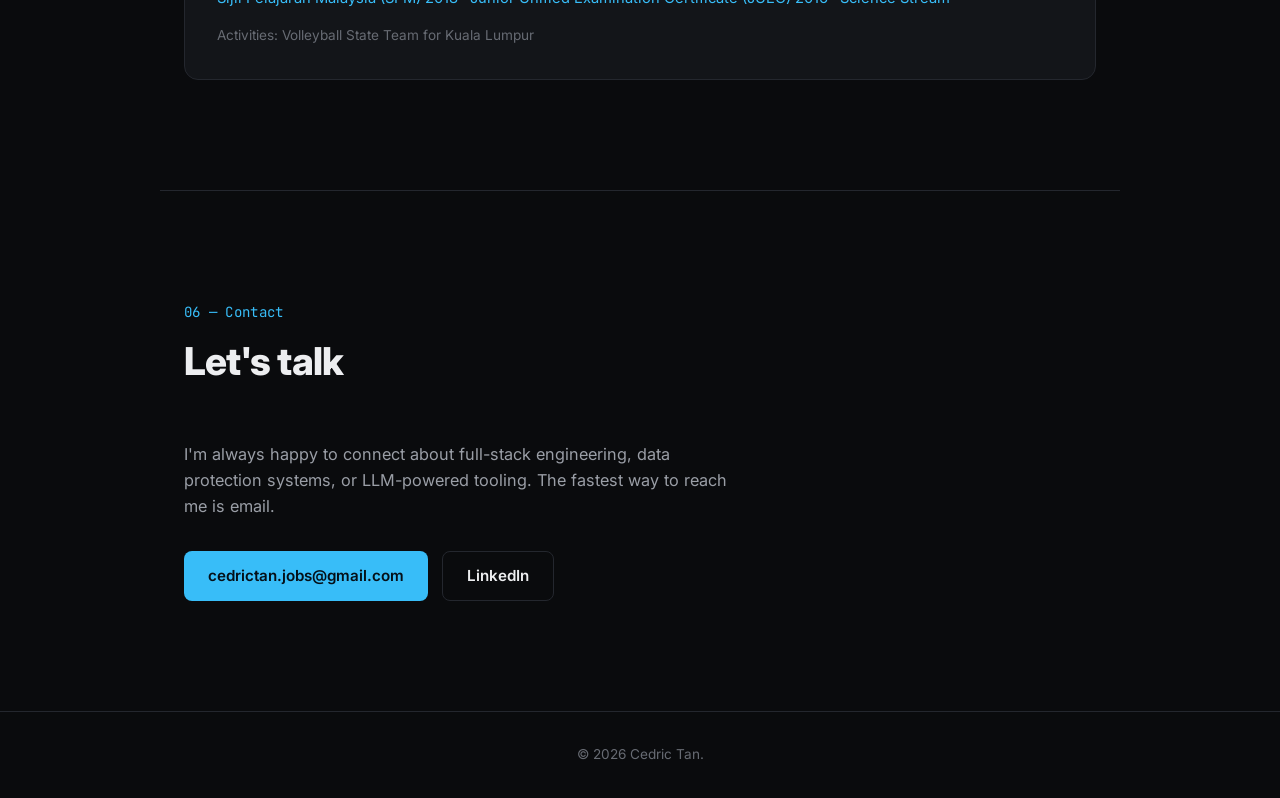
==== commit a9fbfc08: "Polish experience bolding, rename stat label, trim footer Bold key metrics/features across all exper" ====
--- a/index.html
+++ b/index.html
@@ -115,7 +115,7 @@
       </div>
       <div class="stat">
         <span class="stat-number" data-target="238">0</span>
-        <span class="stat-label">eTrack incidents resolved, NetBackup 10.1.1 → 11.2</span>
+        <span class="stat-label">defect incidents resolved, NetBackup 10.1.1 → 11.2</span>
       </div>
       <div class="stat">
         <span class="stat-number" data-target="158">0</span>
@@ -140,15 +140,15 @@
           </div>
           <p class="timeline-org">Cohesity · Roseville, MN · Hybrid</p>
           <ul>
-            <li>Led onboarding of <strong>HPE VME (Morpheus) and OLVM</strong> virtualization platforms into Cohesity DataProtect — building source registration, register-VM dialog, source detail, and recovery flows in the Angular (Iris) WebUI over Java REST services, cutting configuration steps by ~40%.</li>
-            <li>Shipped OLVM Single File Restore and completed KVM SFR/BLIB support in NetBackup, hardening source registration and discovery with endpoint and protection-job validation to block invalid submissions.</li>
-            <li>Drove NetBackup–DataProtect integration after the Cohesity–Veritas merger, diagnosing and eliminating 3+ categories of cross-platform compatibility failures and reducing escalated support tickets.</li>
+            <li>Led onboarding of <strong>HPE VME (Morpheus) and OLVM</strong> virtualization platforms into Cohesity DataProtect — building source registration, register-VM dialog, source detail, and recovery flows in the Angular (Iris) WebUI over Java REST services, cutting configuration steps by <strong>~40%</strong>.</li>
+            <li>Shipped <strong>OLVM Single File Restore</strong> and completed <strong>KVM SFR/BLIB</strong> support in NetBackup, hardening source registration and discovery with endpoint and protection-job validation to block invalid submissions.</li>
+            <li>Drove NetBackup–DataProtect integration after the Cohesity–Veritas merger, diagnosing and eliminating <strong>3+ categories</strong> of cross-platform compatibility failures and reducing escalated support tickets.</li>
             <li>Serve as <strong>Scrum Master</strong> for the Virtualization Squad — leading daily standups, biweekly sprint planning, backlog grooming, and retrospectives across a cross-functional team.</li>
             <li>Drive cross-team alignment across UX, CX, InfoDev, and QA, and represent engineering directly in customer meetings to translate requirements and resolve issues.</li>
             <li>Led the app-wide <strong>Angular upgrade from v20 to v22</strong>, modernizing the WebUI and resolving breaking changes across components.</li>
             <li>Participate in app-wide frontend design-review meetings, contributing to UI consistency and design decisions.</li>
             <li>Deployed and validated containerized WebUI services on <strong>Kubernetes</strong> (Docker, Helm) and integrated <strong>AWS</strong> (S3/EC2) as cloud backup and recovery targets for virtualization workloads.</li>
-            <li>Built an <strong>internal LLM-powered tool</strong> that queries Jira, eTrack, and Bitbucket to auto-summarize engineering contributions, automating release traceability across 200+ incidents and pull requests.</li>
+            <li>Built an <strong>internal LLM-powered tool</strong> that queries Jira, eTrack, and Bitbucket to auto-summarize engineering contributions, automating release traceability across <strong>200+ incidents and pull requests</strong>.</li>
           </ul>
         </div>
       </div>
@@ -162,10 +162,10 @@
           </div>
           <p class="timeline-org">Cohesity · Roseville, MN · Hybrid</p>
           <ul>
-            <li>Owned end-to-end <strong>KVM workload support</strong> for NetBackup, expanding platform coverage to a new hypervisor tier and cutting job completion time by ~25%.</li>
-            <li>Designed and shipped 5+ NetBackup Web UI features enabling full KVM workload management — host add/remove, enable/disable, credential-based registration, multi-host policies, asset lists, and recovery — giving admins a unified cross-hypervisor interface with no CLI dependency.</li>
-            <li>Designed and delivered the SQL schema changes and migrations backing the KVM feature set (new tables/columns), including web-service and DB support for enabling/disabling hosts.</li>
-            <li>Safeguarded VMware workload continuity through the Cohesity–Veritas merger, ensuring zero backup or recovery regressions during a high-risk platform consolidation.</li>
+            <li>Owned end-to-end <strong>KVM workload support</strong> for NetBackup, expanding platform coverage to a new hypervisor tier and cutting job completion time by <strong>~25%</strong>.</li>
+            <li>Designed and shipped <strong>5+ NetBackup Web UI features</strong> enabling full KVM workload management — host add/remove, enable/disable, credential-based registration, multi-host policies, asset lists, and recovery — giving admins a unified cross-hypervisor interface with no CLI dependency.</li>
+            <li>Designed and delivered the <strong>SQL schema changes and migrations</strong> backing the KVM feature set (new tables/columns), including web-service and DB support for enabling/disabling hosts.</li>
+            <li>Safeguarded VMware workload continuity through the Cohesity–Veritas merger, ensuring <strong>zero backup or recovery regressions</strong> during a high-risk platform consolidation.</li>
             <li>Ran Scrum ceremonies for the Virtualization Squad, facilitating daily standups and biweekly sprint planning.</li>
             <li>Coordinated across UX, CX, InfoDev, and QA to align on requirements, documentation, and quality throughout the KVM rollout.</li>
           </ul>
@@ -187,7 +187,7 @@
             <li>Supported the app-wide <strong>Angular upgrade from v18 to v20</strong>, updating components and resolving breaking changes across the WebUI.</li>
             <li>Designed and maintained NetBackup policies for VMware environments with cross-functional teams, reducing downtime and improving operational efficiency.</li>
             <li>Facilitated Scrum ceremonies for the Virtualization Squad, running standups and biweekly sprint planning.</li>
-            <li>Partnered closely with UX, CX, InfoDev, and QA on feature design and quality, and joined customer meetings — including global Fortune 100 accounts — to resolve defects directly, collaborating with teams across China and India.</li>
+            <li>Partnered closely with UX, CX, InfoDev, and QA on feature design and quality, and joined customer meetings — including <strong>global Fortune 100 accounts</strong> — to resolve defects directly, collaborating with teams across China and India.</li>
           </ul>
         </div>
       </div>
@@ -204,7 +204,7 @@
             <li>Managed VMware workloads in NetBackup across backup, recovery, disaster recovery, and performance optimization.</li>
             <li>Implemented and maintained NetBackup policies for VMware environments, improving efficiency and reducing downtime.</li>
             <li>Participated in Scrum ceremonies for the Virtualization Squad, contributing to standups and biweekly sprint planning.</li>
-            <li>Collaborated across UX, CX, InfoDev, and QA — and with clients, including global Fortune 100 accounts — to design features and resolve defects, working with teams across China and India.</li>
+            <li>Collaborated across UX, CX, InfoDev, and QA — and with clients, including <strong>global Fortune 100 accounts</strong> — to design features and resolve defects, working with teams across China and India.</li>
           </ul>
         </div>
       </div>
@@ -236,7 +236,7 @@
           <p class="timeline-org">Dept. of Mechanical Engineering, University of Minnesota · Minneapolis, MN · On-site</p>
           <ul>
             <li>Maintained the website for the Center for Filtration Research and Particle Technology Laboratory using Drupal, Python, HTML, and CSS.</li>
-            <li>Built a Particle Decay Modeling Simulation in C# for calculating particle number concentration in classrooms.</li>
+            <li>Built a <strong>Particle Decay Modeling Simulation</strong> in C# for calculating particle number concentration in classrooms.</li>
           </ul>
         </div>
       </div>
@@ -251,7 +251,7 @@
           <p class="timeline-org">Dept. of Statistics, University of Minnesota · Minneapolis, MN · On-site</p>
           <ul>
             <li>TA'd Introduction to Statistical Analysis — exploratory data analysis, hypothesis testing, confidence intervals, regression, ANOVA/chi-squared tests, and R.</li>
-            <li>Supervised lab sections of 30+ students, facilitating lab and project discussion and debugging support.</li>
+            <li>Supervised lab sections of <strong>30+ students</strong>, facilitating lab and project discussion and debugging support.</li>
           </ul>
         </div>
       </div>
@@ -266,7 +266,7 @@
           <p class="timeline-org">Data And Sdn Bhd · Petaling Jaya, Malaysia · Remote</p>
           <ul>
             <li>Built Power BI models to analyze company sales and surface corrective actions on product and stock decisions.</li>
-            <li>Reduced web-scraping time by 60% by building a Python script for online-store sales data.</li>
+            <li>Reduced web-scraping time by <strong>60%</strong> by building a Python script for online-store sales data.</li>
             <li>Conducted market research and cluster analysis on consumer and prospect needs.</li>
           </ul>
         </div>
@@ -476,7 +476,7 @@
 
 <footer class="site-footer">
   <div class="container footer-inner">
-    <p>&copy; <span id="year"></span> Cedric Tan. Built with HTML, CSS &amp; JavaScript.</p>
+    <p>&copy; <span id="year"></span> Cedric Tan.</p>
   </div>
 </footer>
 
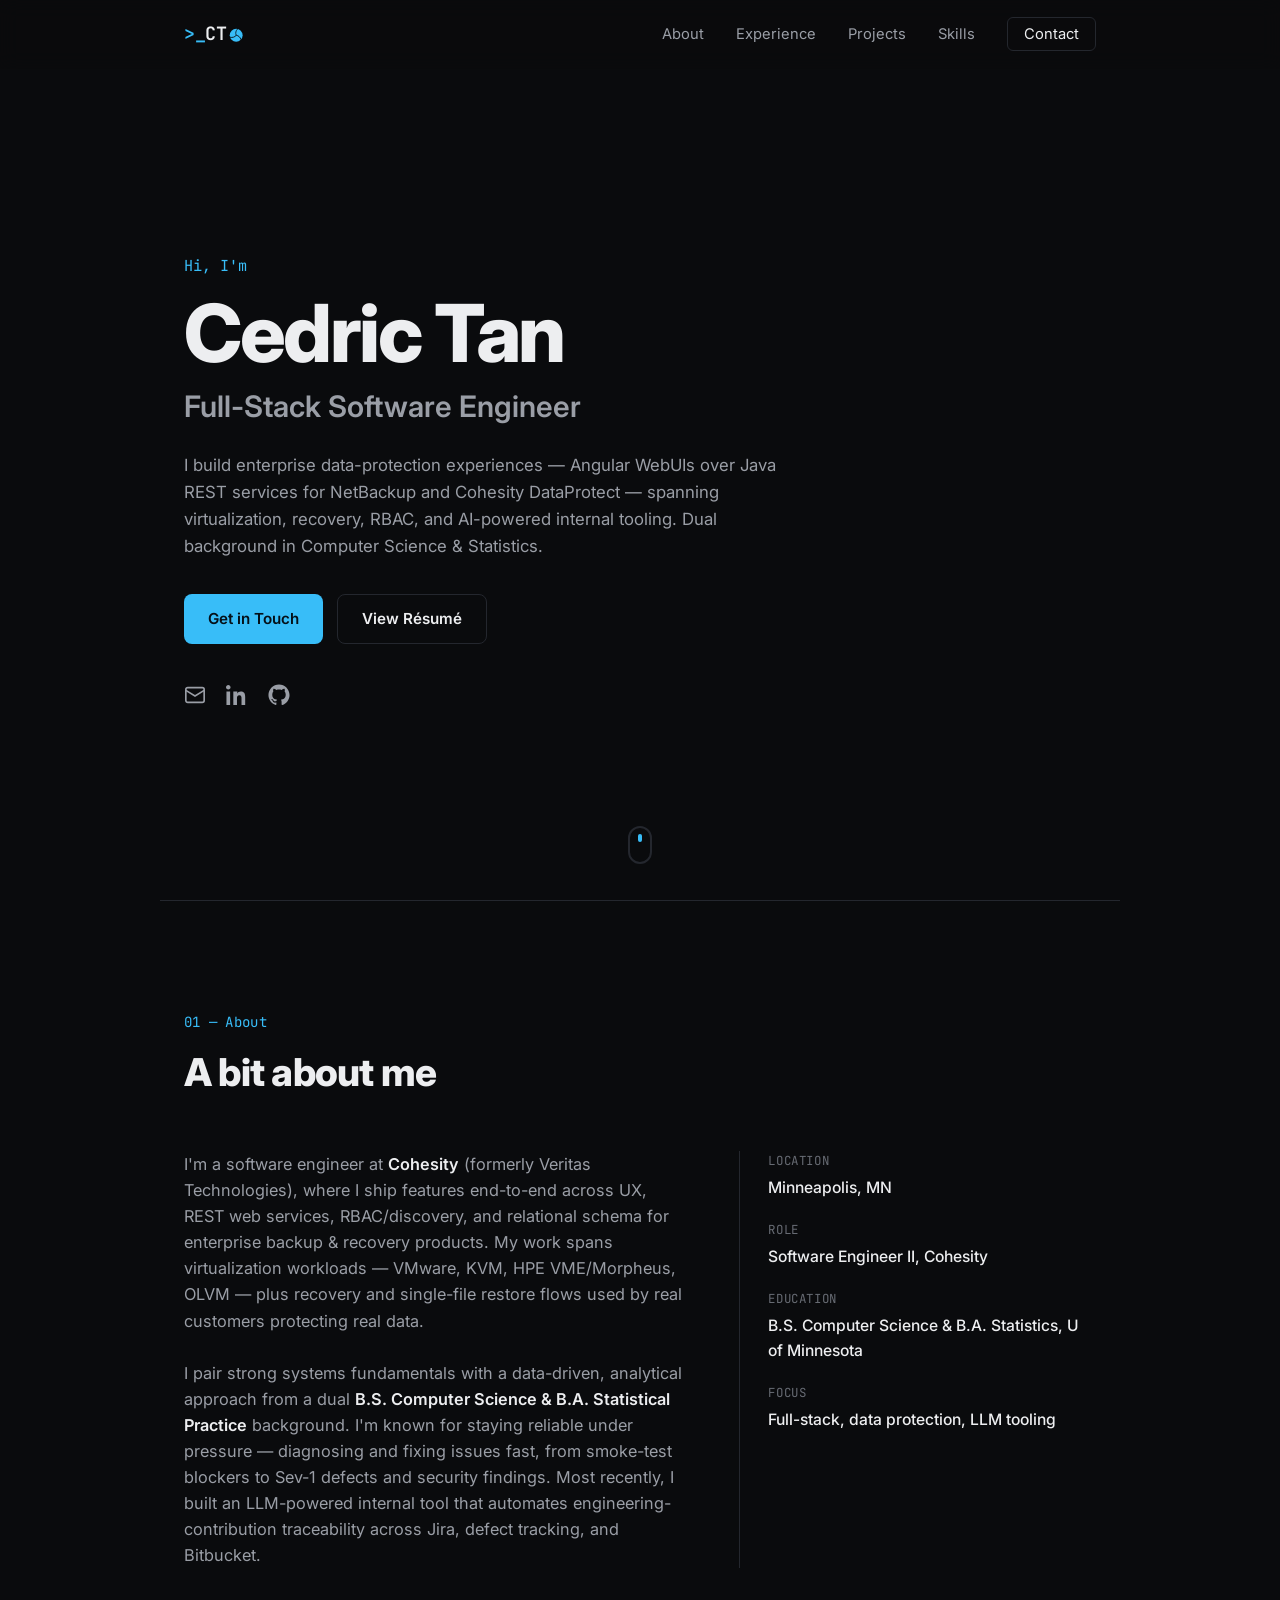
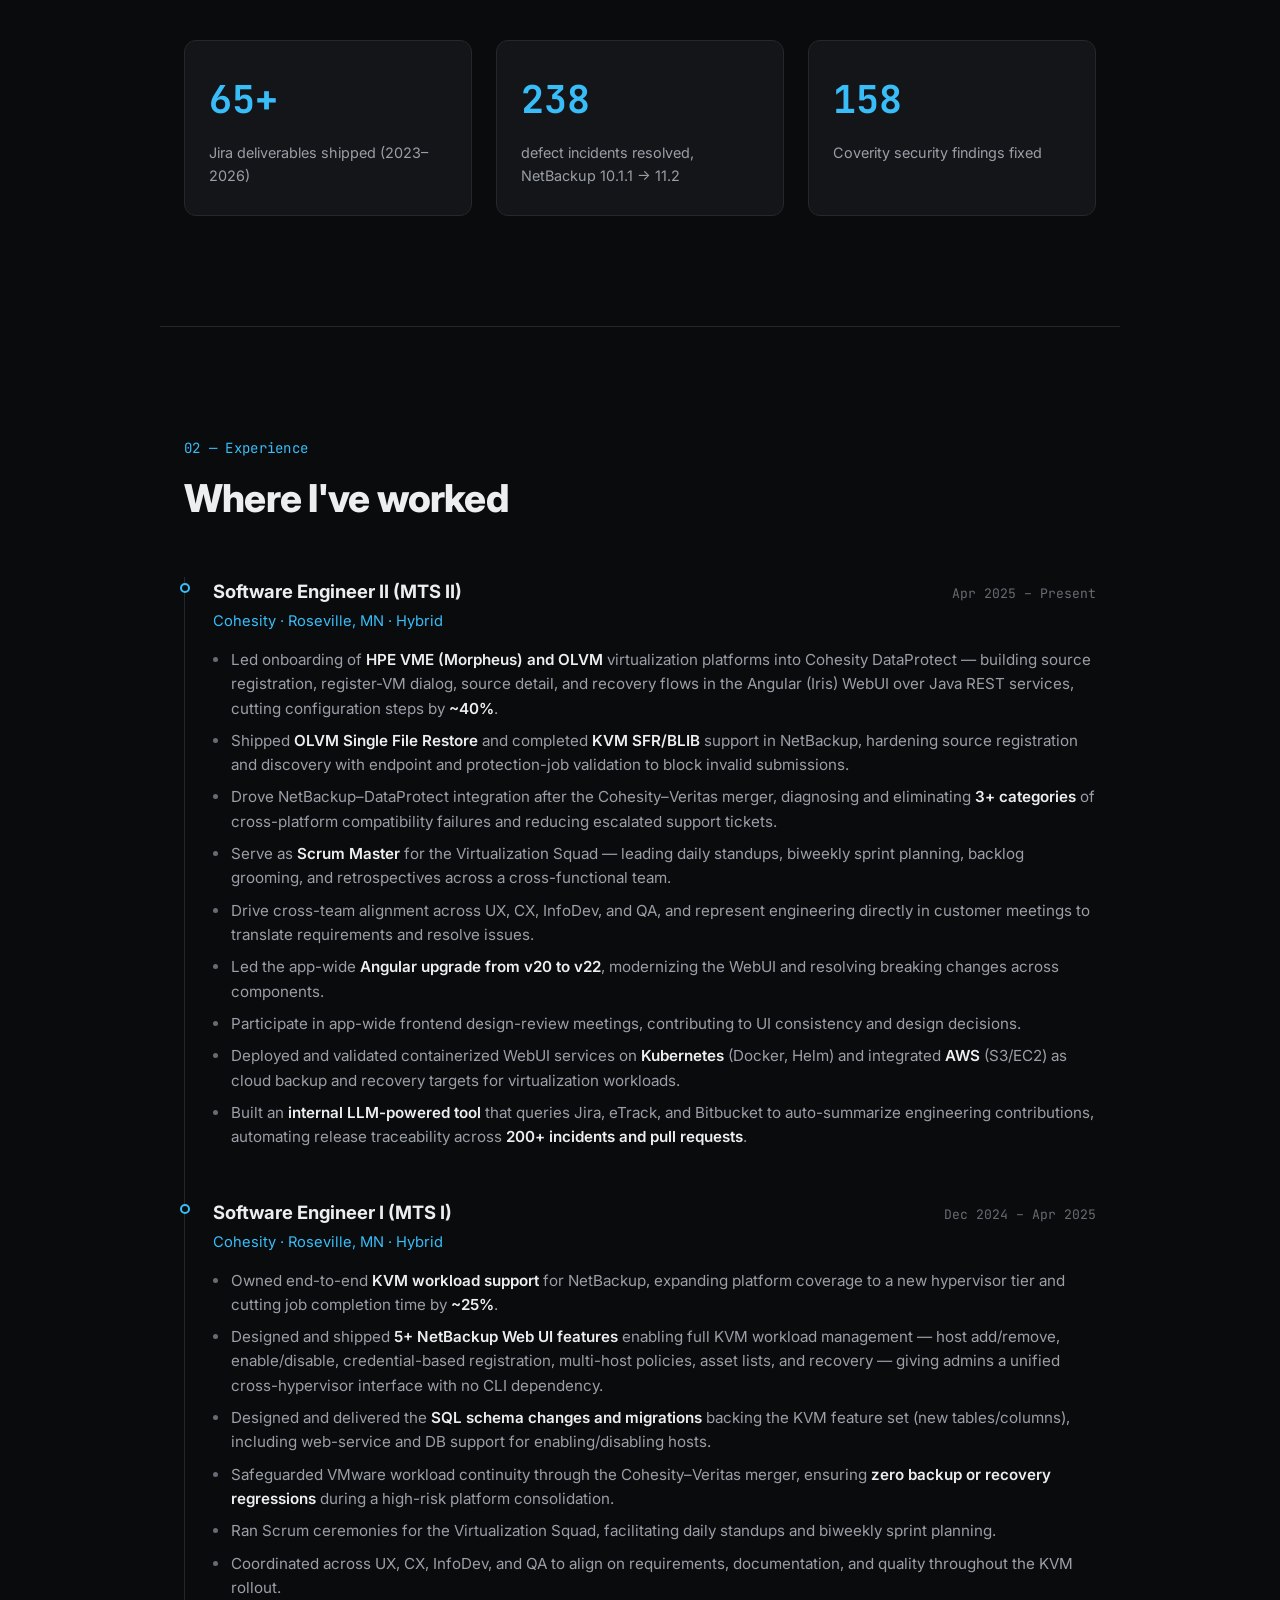
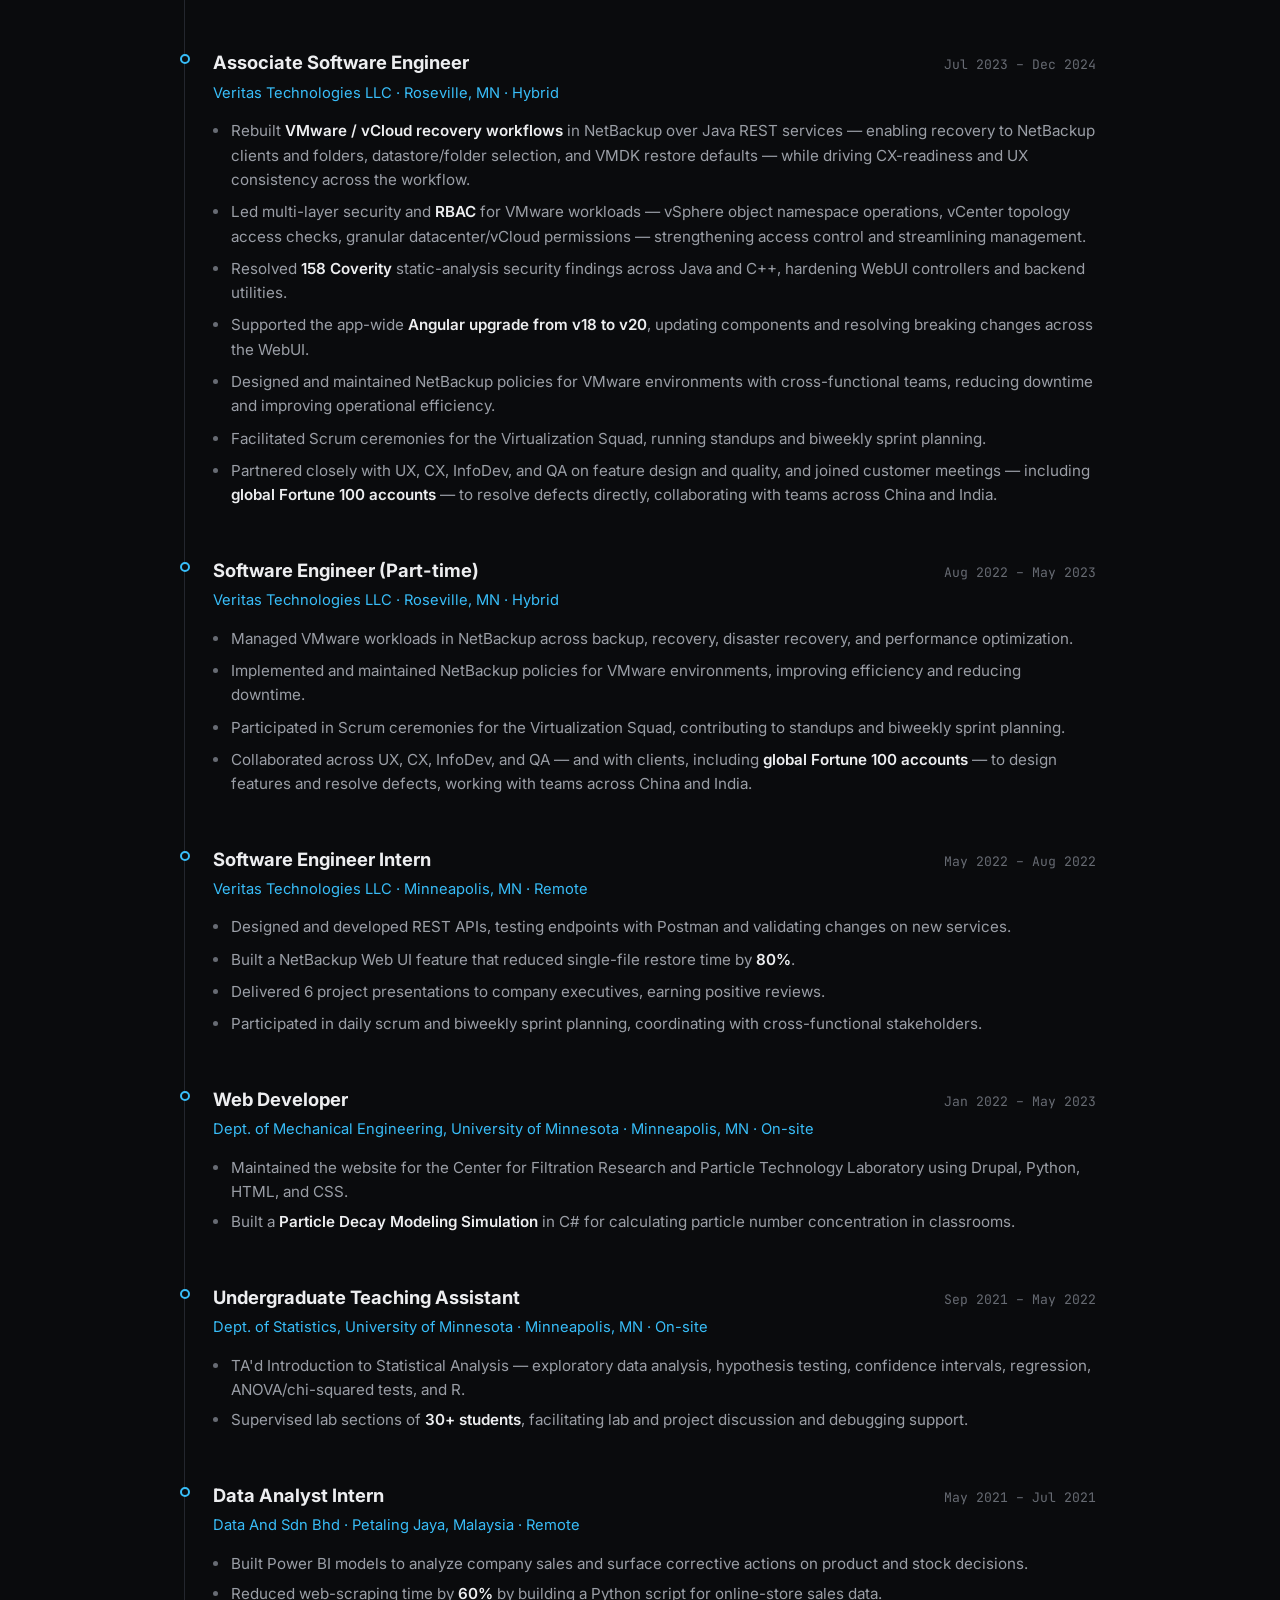
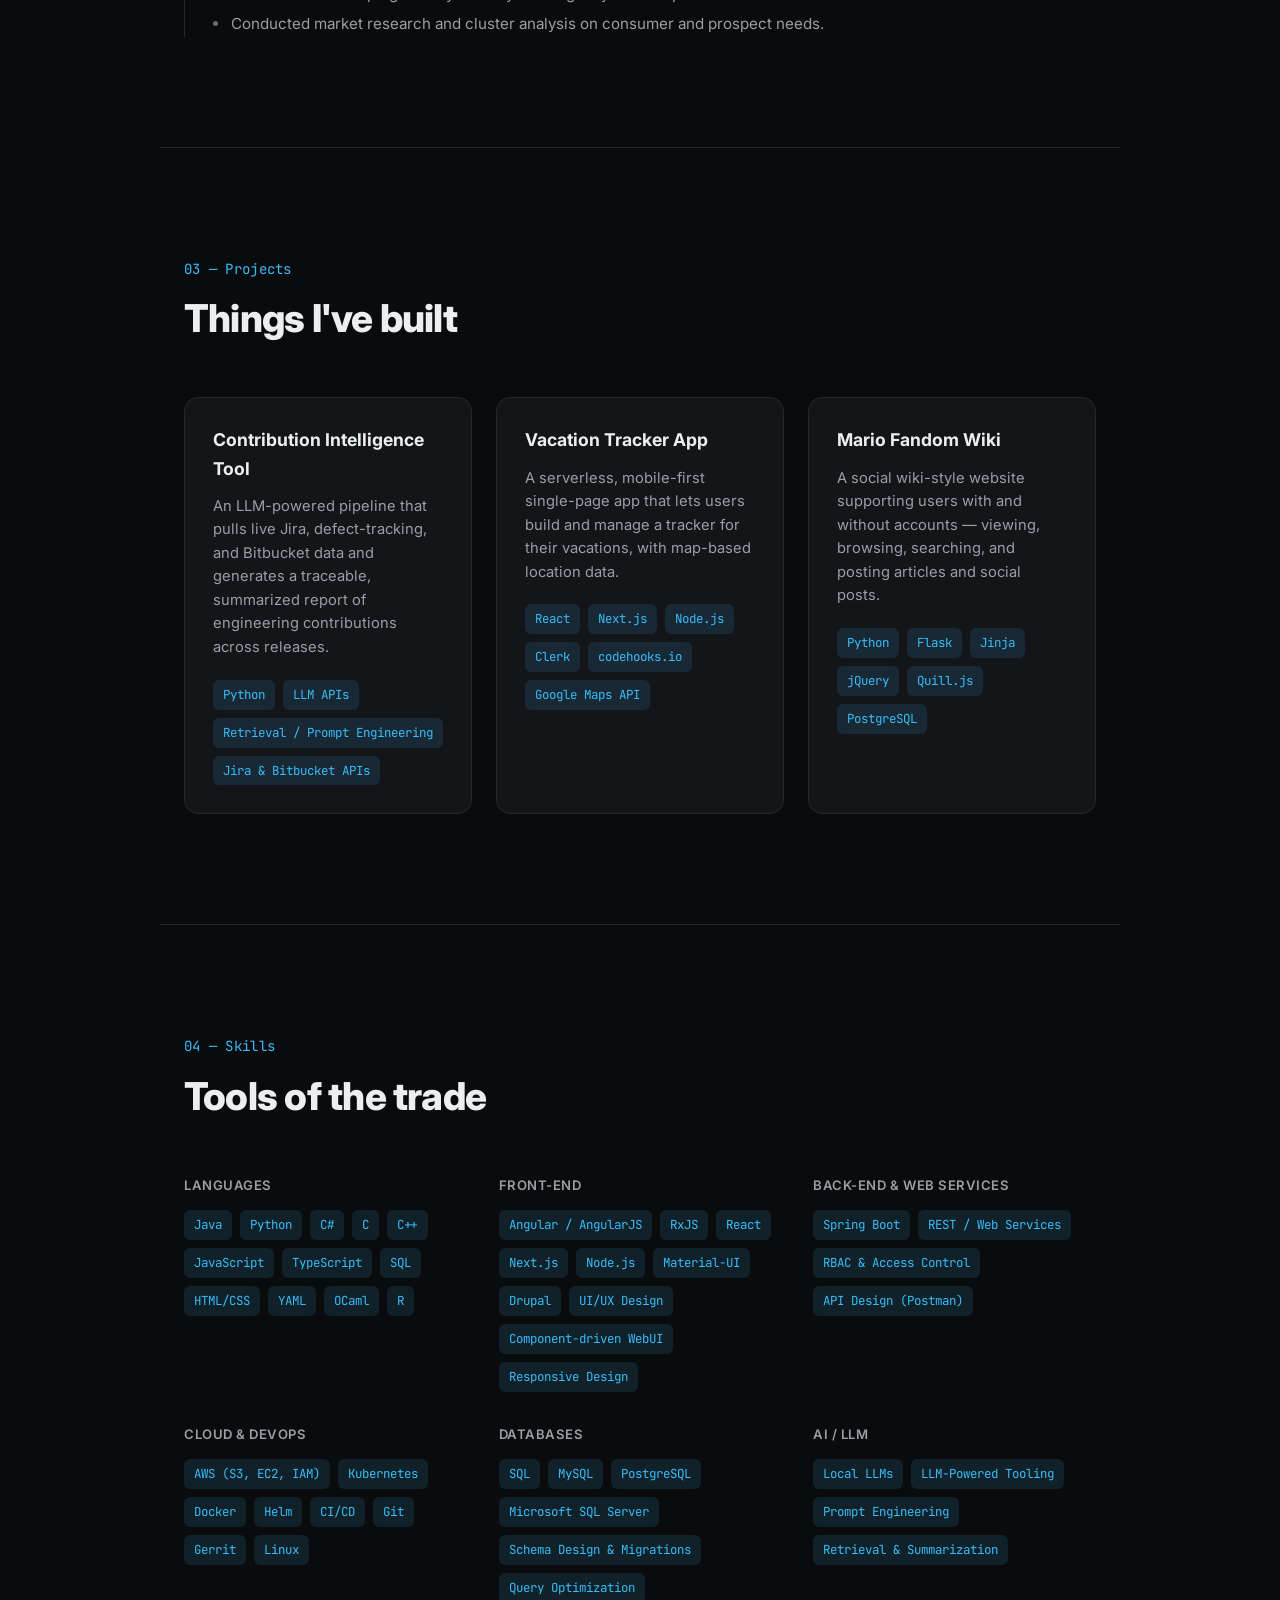
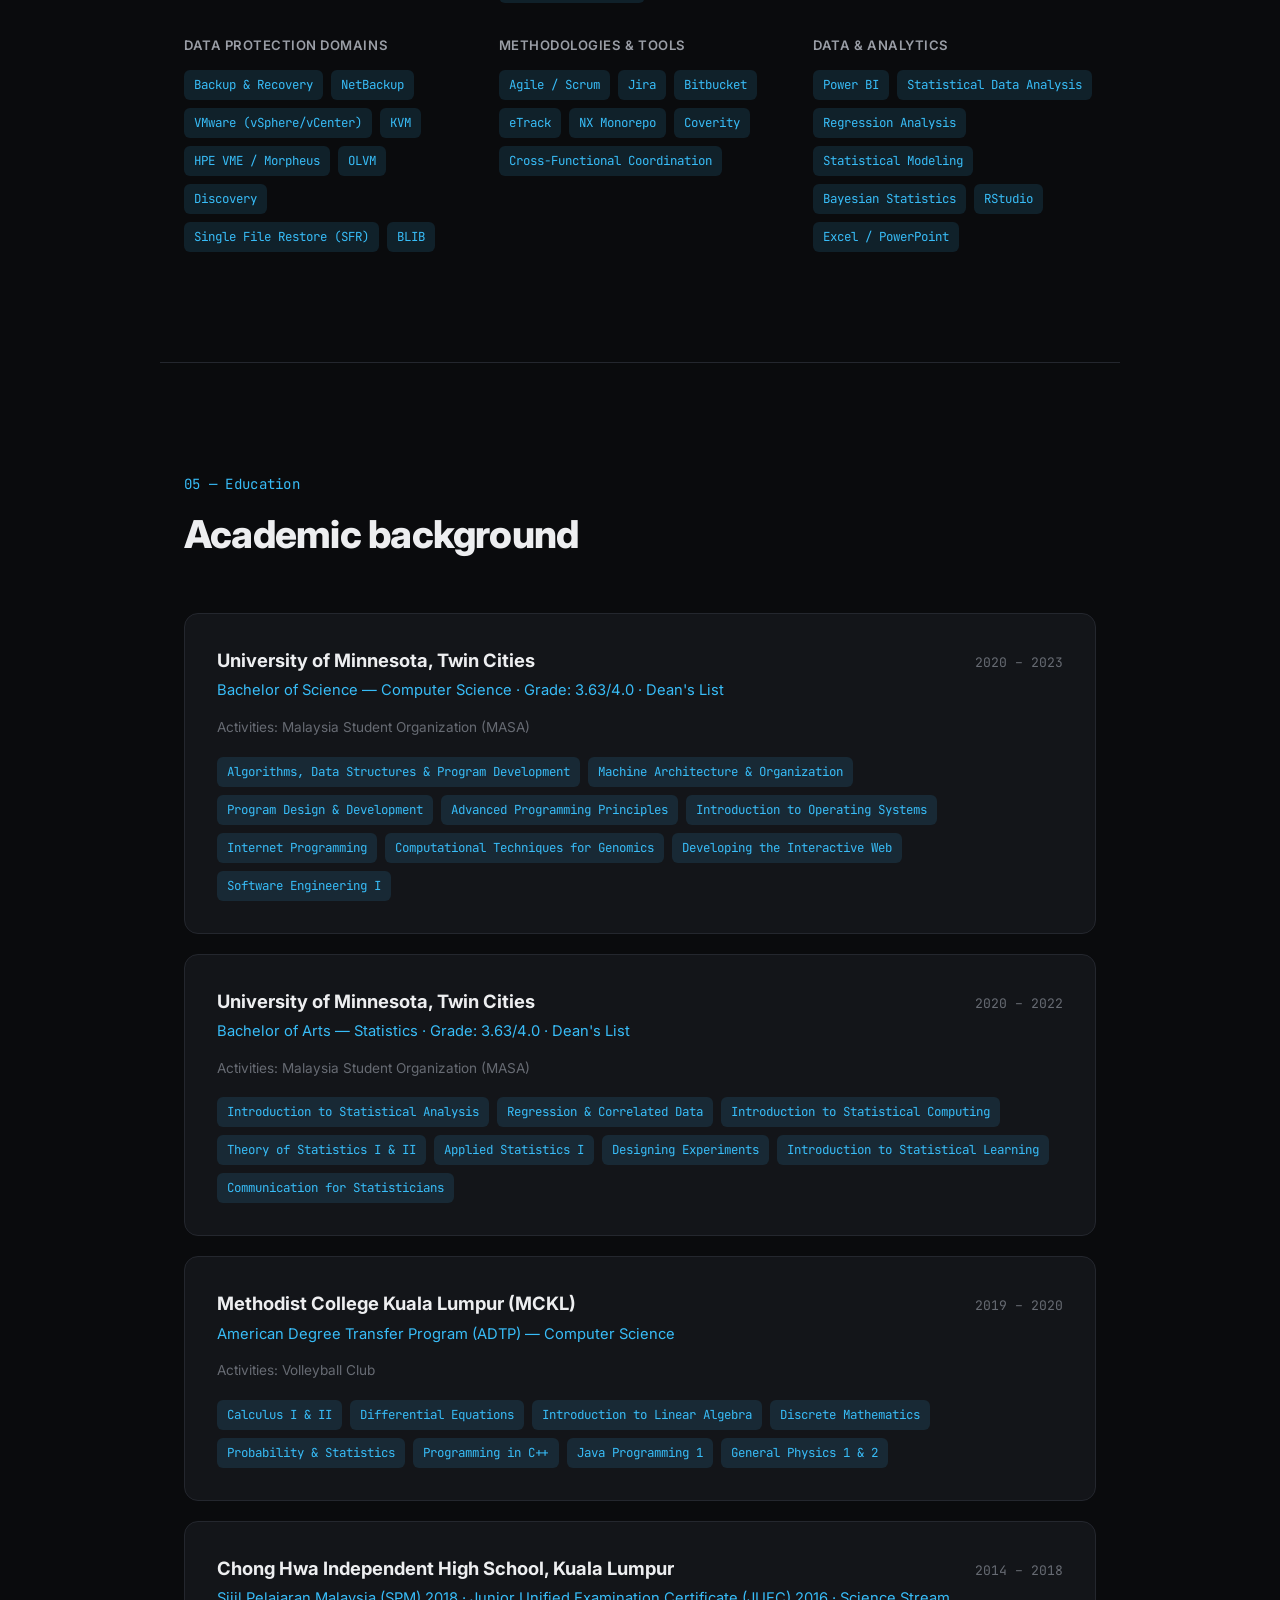
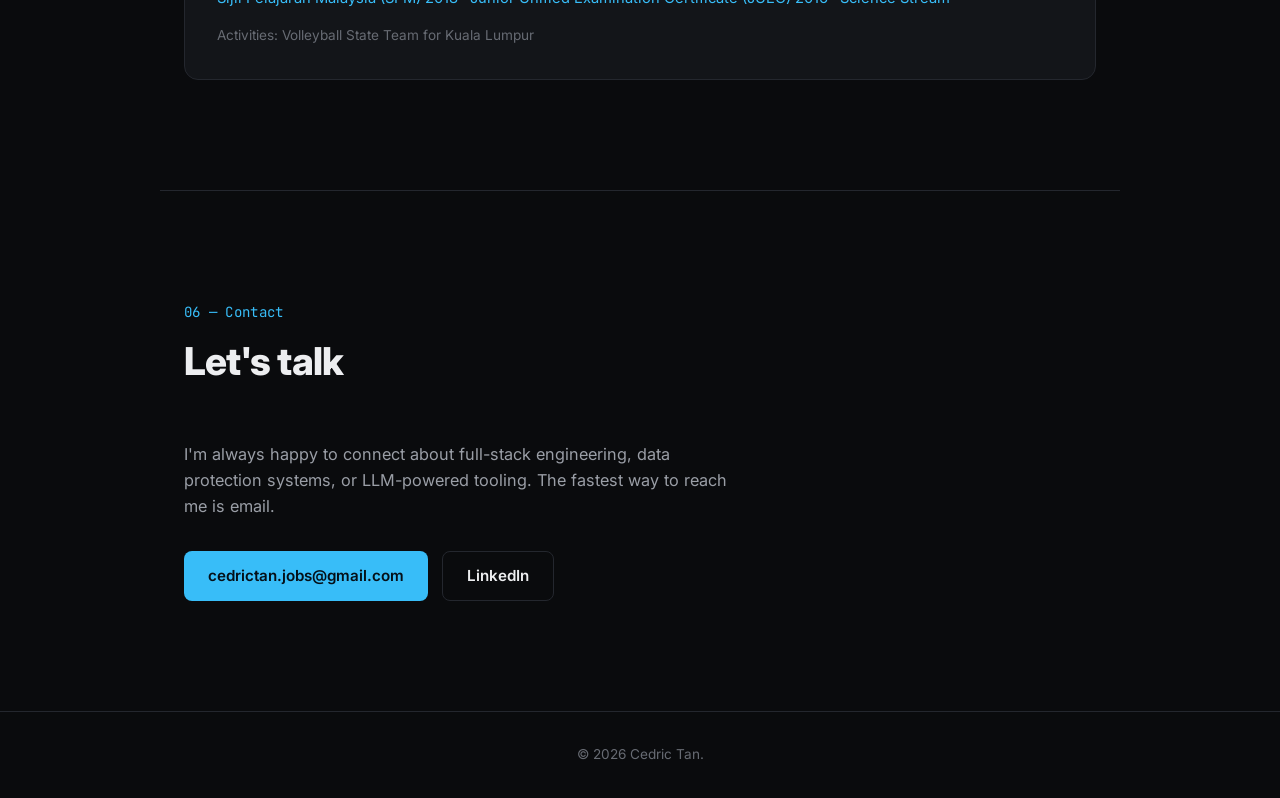
==== commit a2e3f051: "Open resume in new tab instead of forcing download" ====
--- a/index.html
+++ b/index.html
@@ -47,7 +47,7 @@
     </p>
     <div class="hero-actions reveal">
       <a href="#contact" class="btn btn-primary">Get in Touch</a>
-      <a href="assets/Cedric_Tan_Resume.pdf" class="btn btn-outline" download>Download Résumé</a>
+      <a href="assets/Cedric_Tan_Resume.pdf" class="btn btn-outline" target="_blank" rel="noopener">View Résumé</a>
     </div>
     <ul class="hero-socials reveal">
       <li>
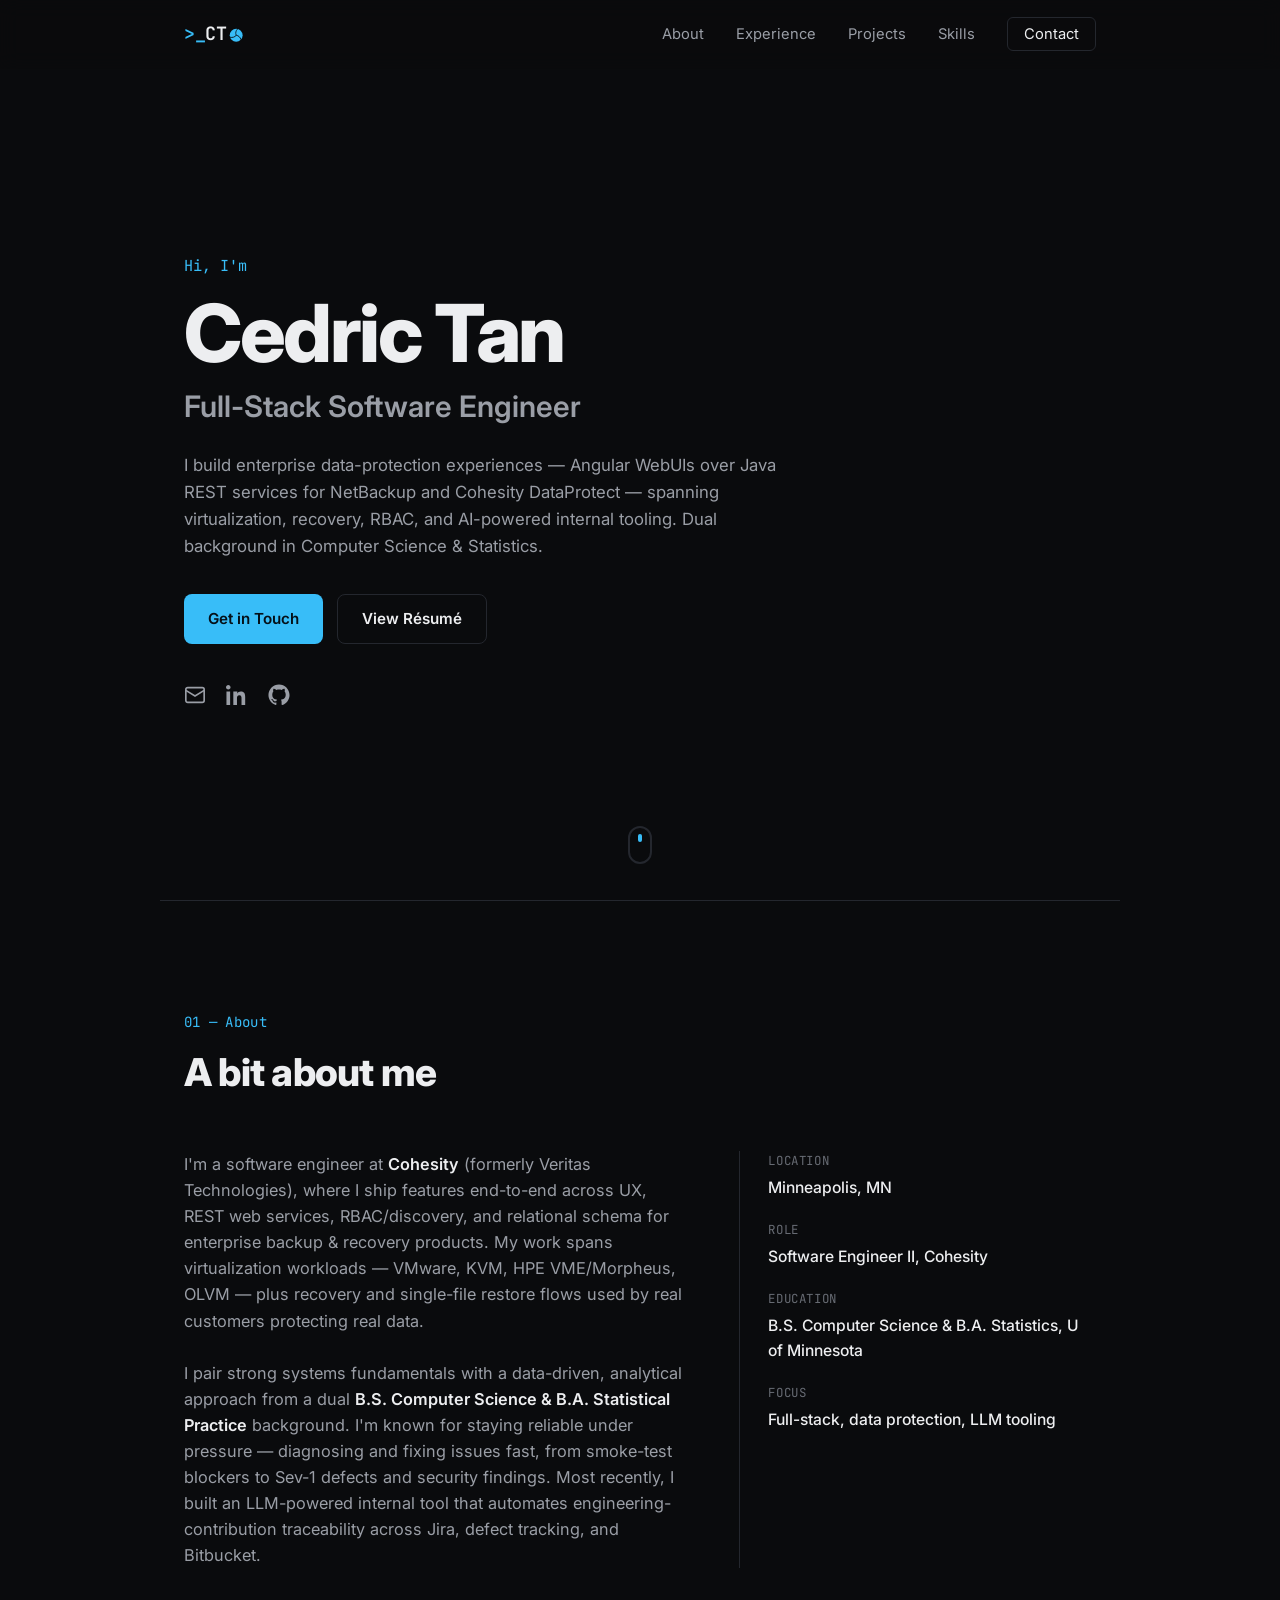
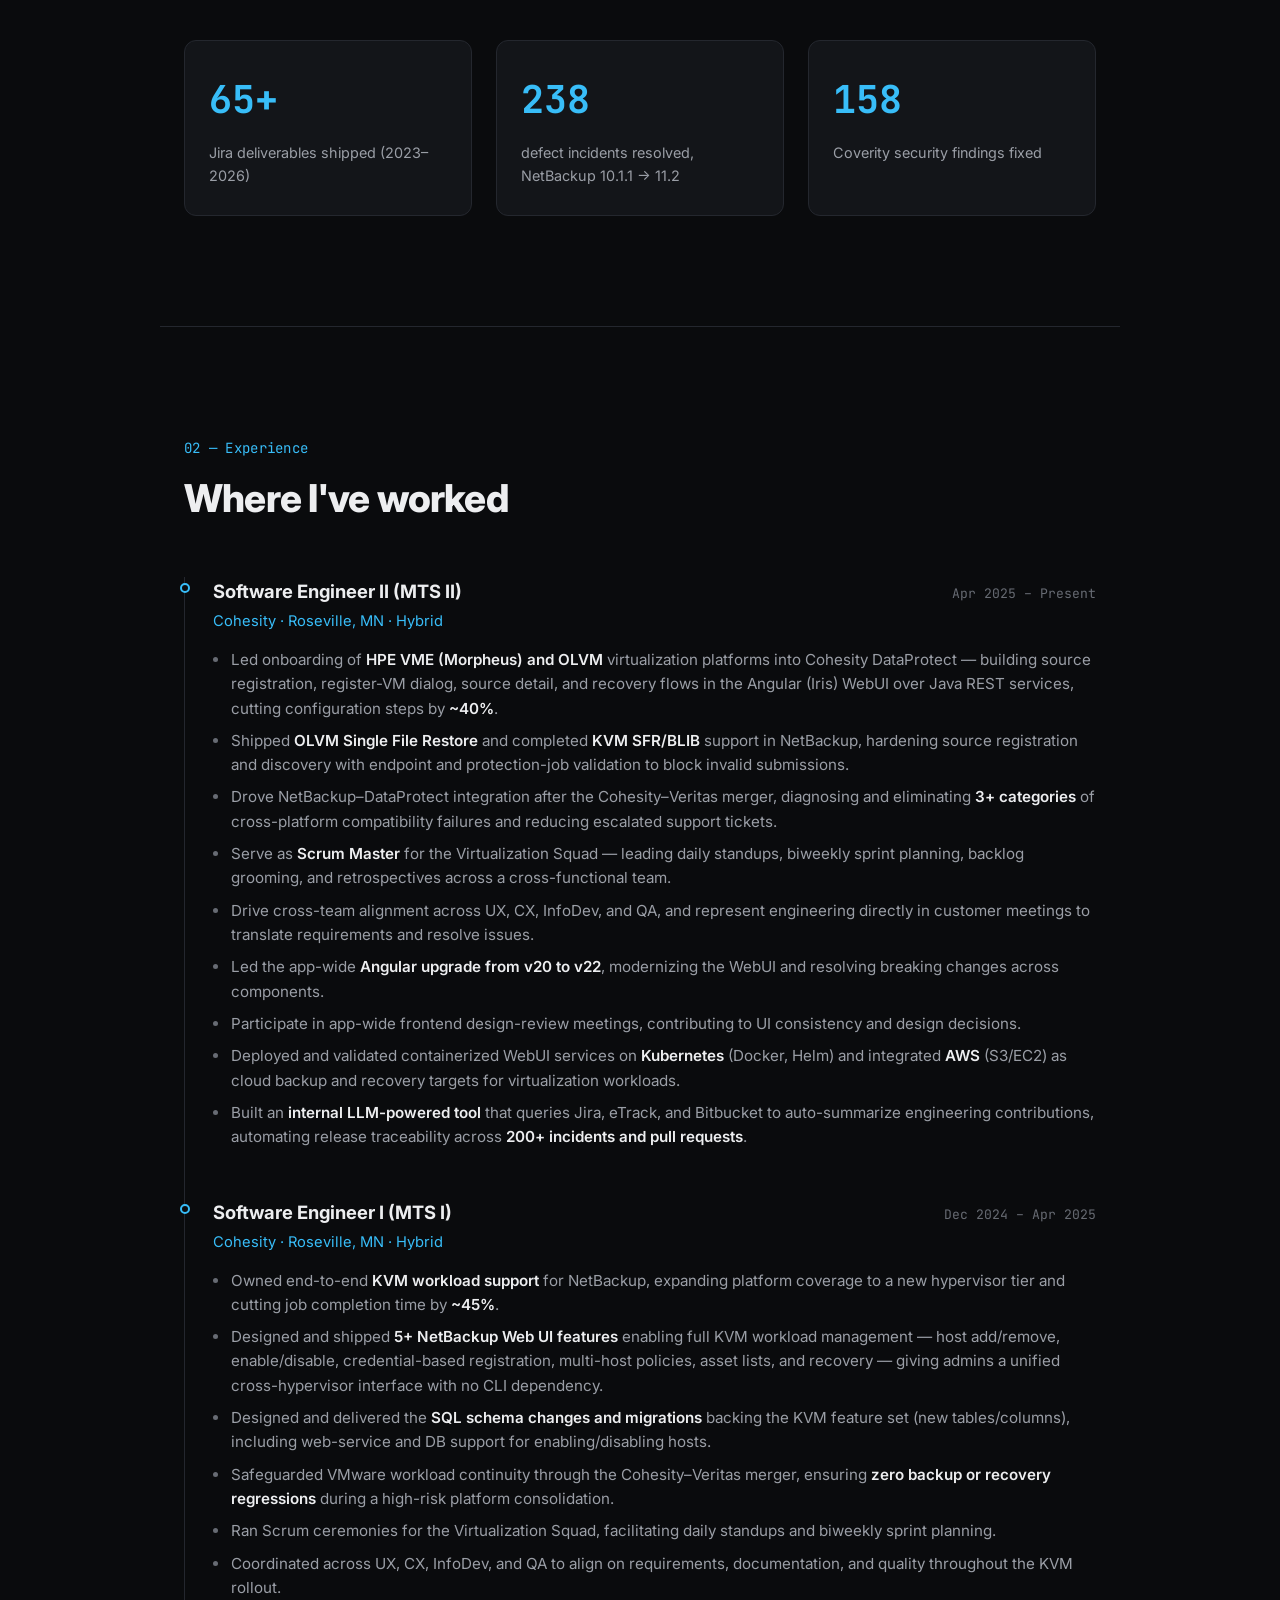
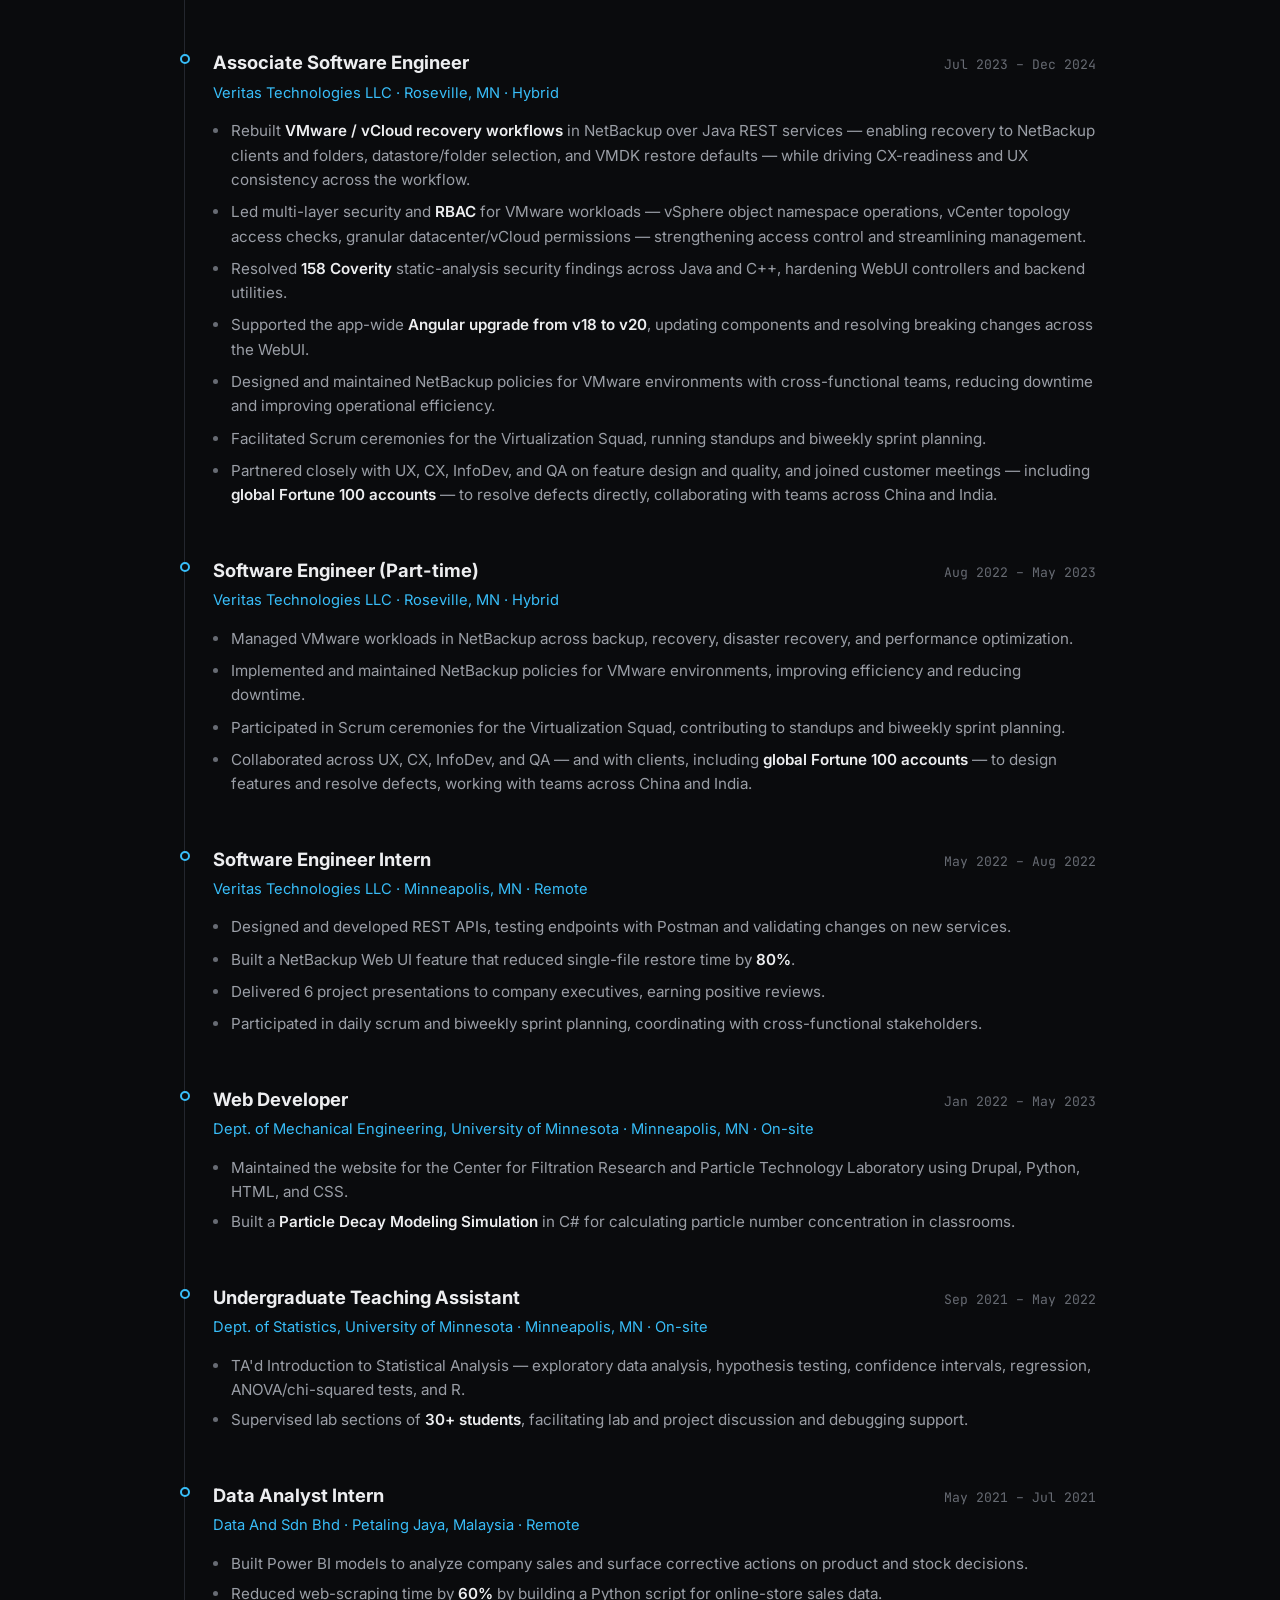
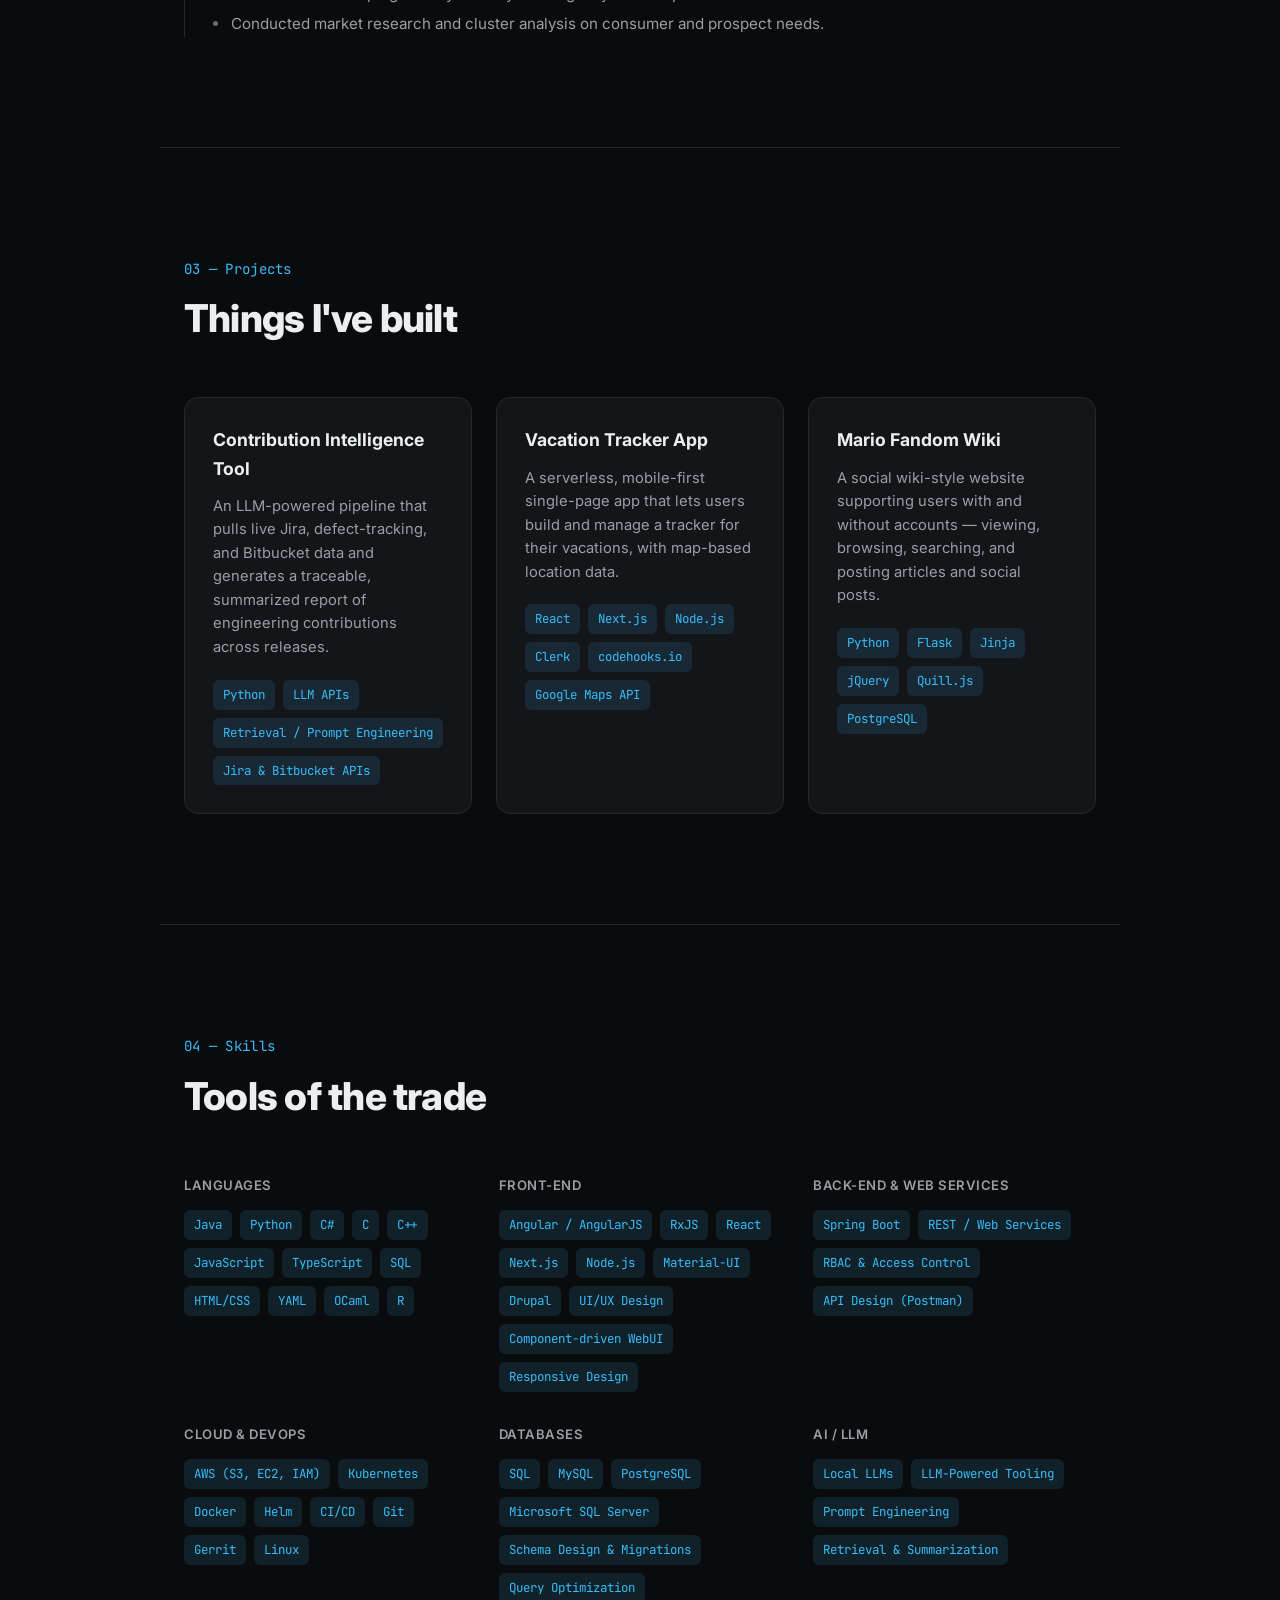
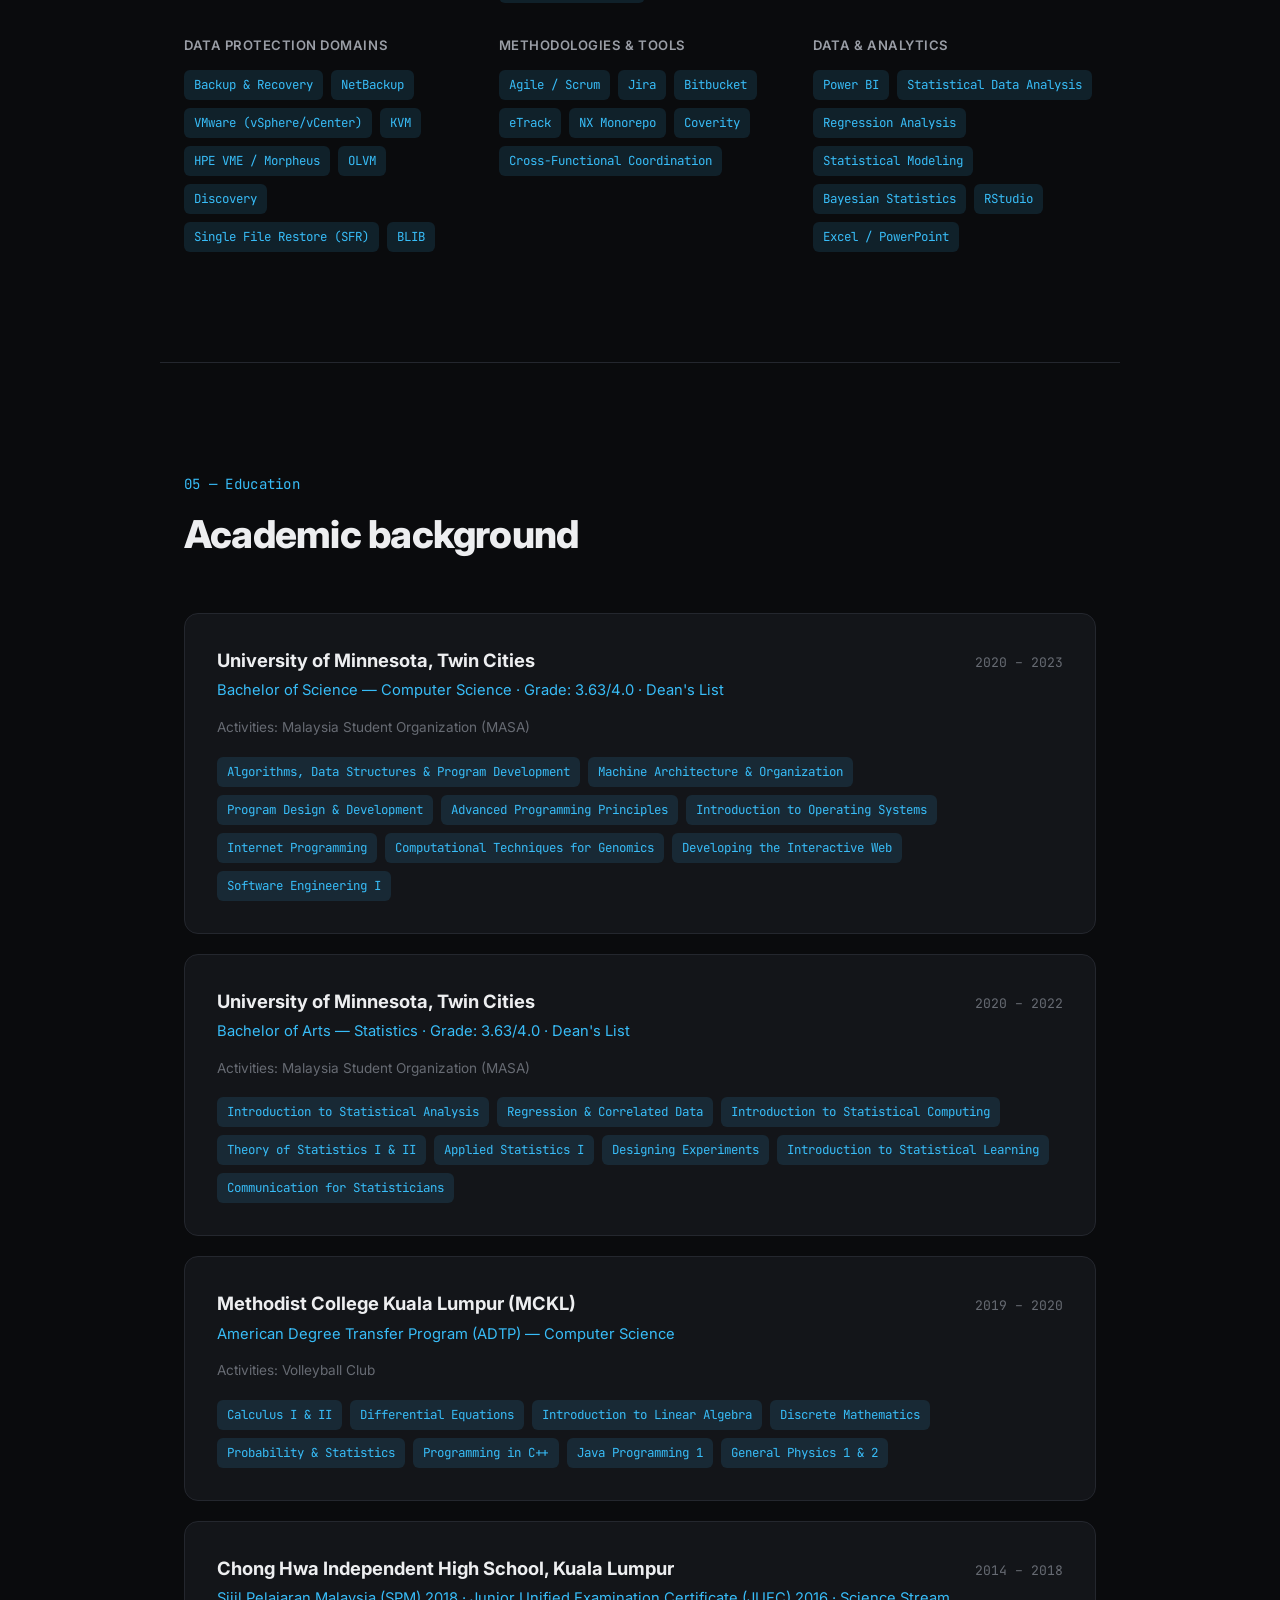
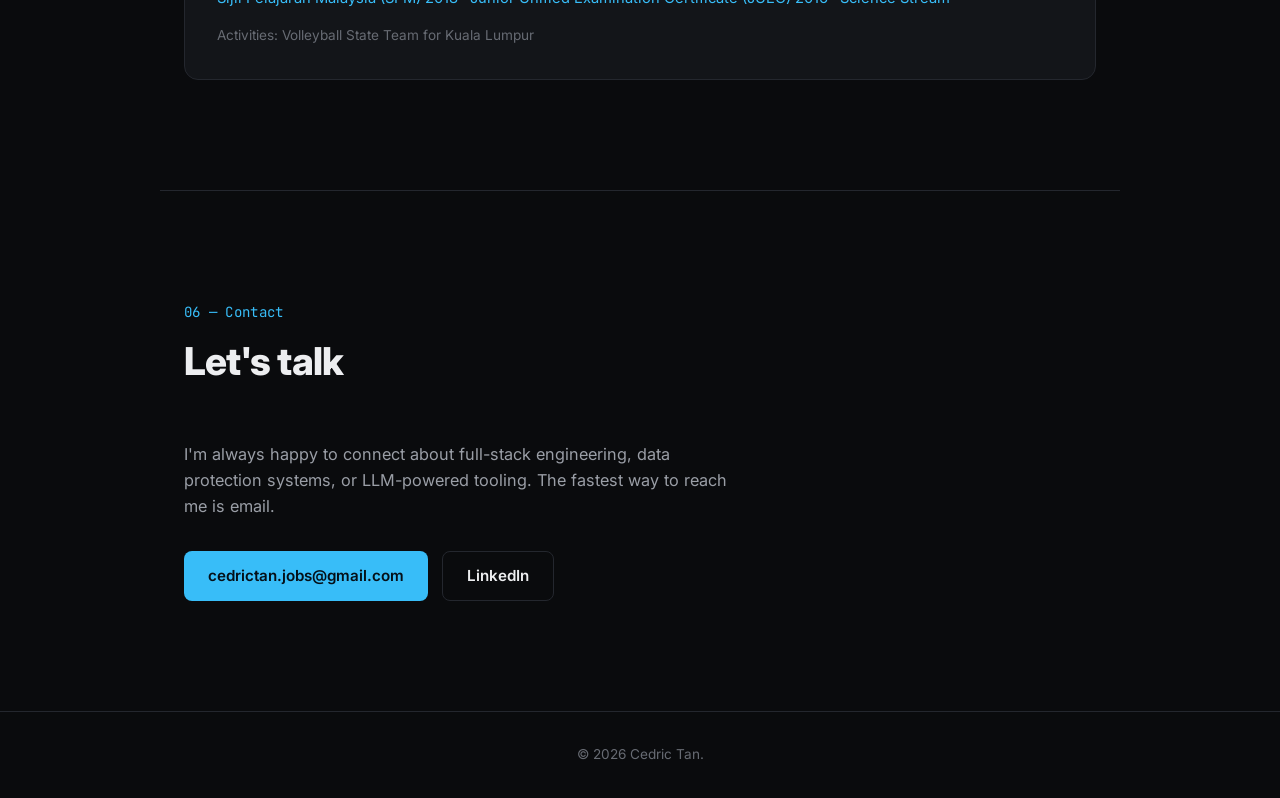
==== commit 77966ce7: "Update SWE I job completion time metric to ~45%" ====
--- a/index.html
+++ b/index.html
@@ -162,7 +162,7 @@
           </div>
           <p class="timeline-org">Cohesity · Roseville, MN · Hybrid</p>
           <ul>
-            <li>Owned end-to-end <strong>KVM workload support</strong> for NetBackup, expanding platform coverage to a new hypervisor tier and cutting job completion time by <strong>~25%</strong>.</li>
+            <li>Owned end-to-end <strong>KVM workload support</strong> for NetBackup, expanding platform coverage to a new hypervisor tier and cutting job completion time by <strong>~45%</strong>.</li>
             <li>Designed and shipped <strong>5+ NetBackup Web UI features</strong> enabling full KVM workload management — host add/remove, enable/disable, credential-based registration, multi-host policies, asset lists, and recovery — giving admins a unified cross-hypervisor interface with no CLI dependency.</li>
             <li>Designed and delivered the <strong>SQL schema changes and migrations</strong> backing the KVM feature set (new tables/columns), including web-service and DB support for enabling/disabling hosts.</li>
             <li>Safeguarded VMware workload continuity through the Cohesity–Veritas merger, ensuring <strong>zero backup or recovery regressions</strong> during a high-risk platform consolidation.</li>
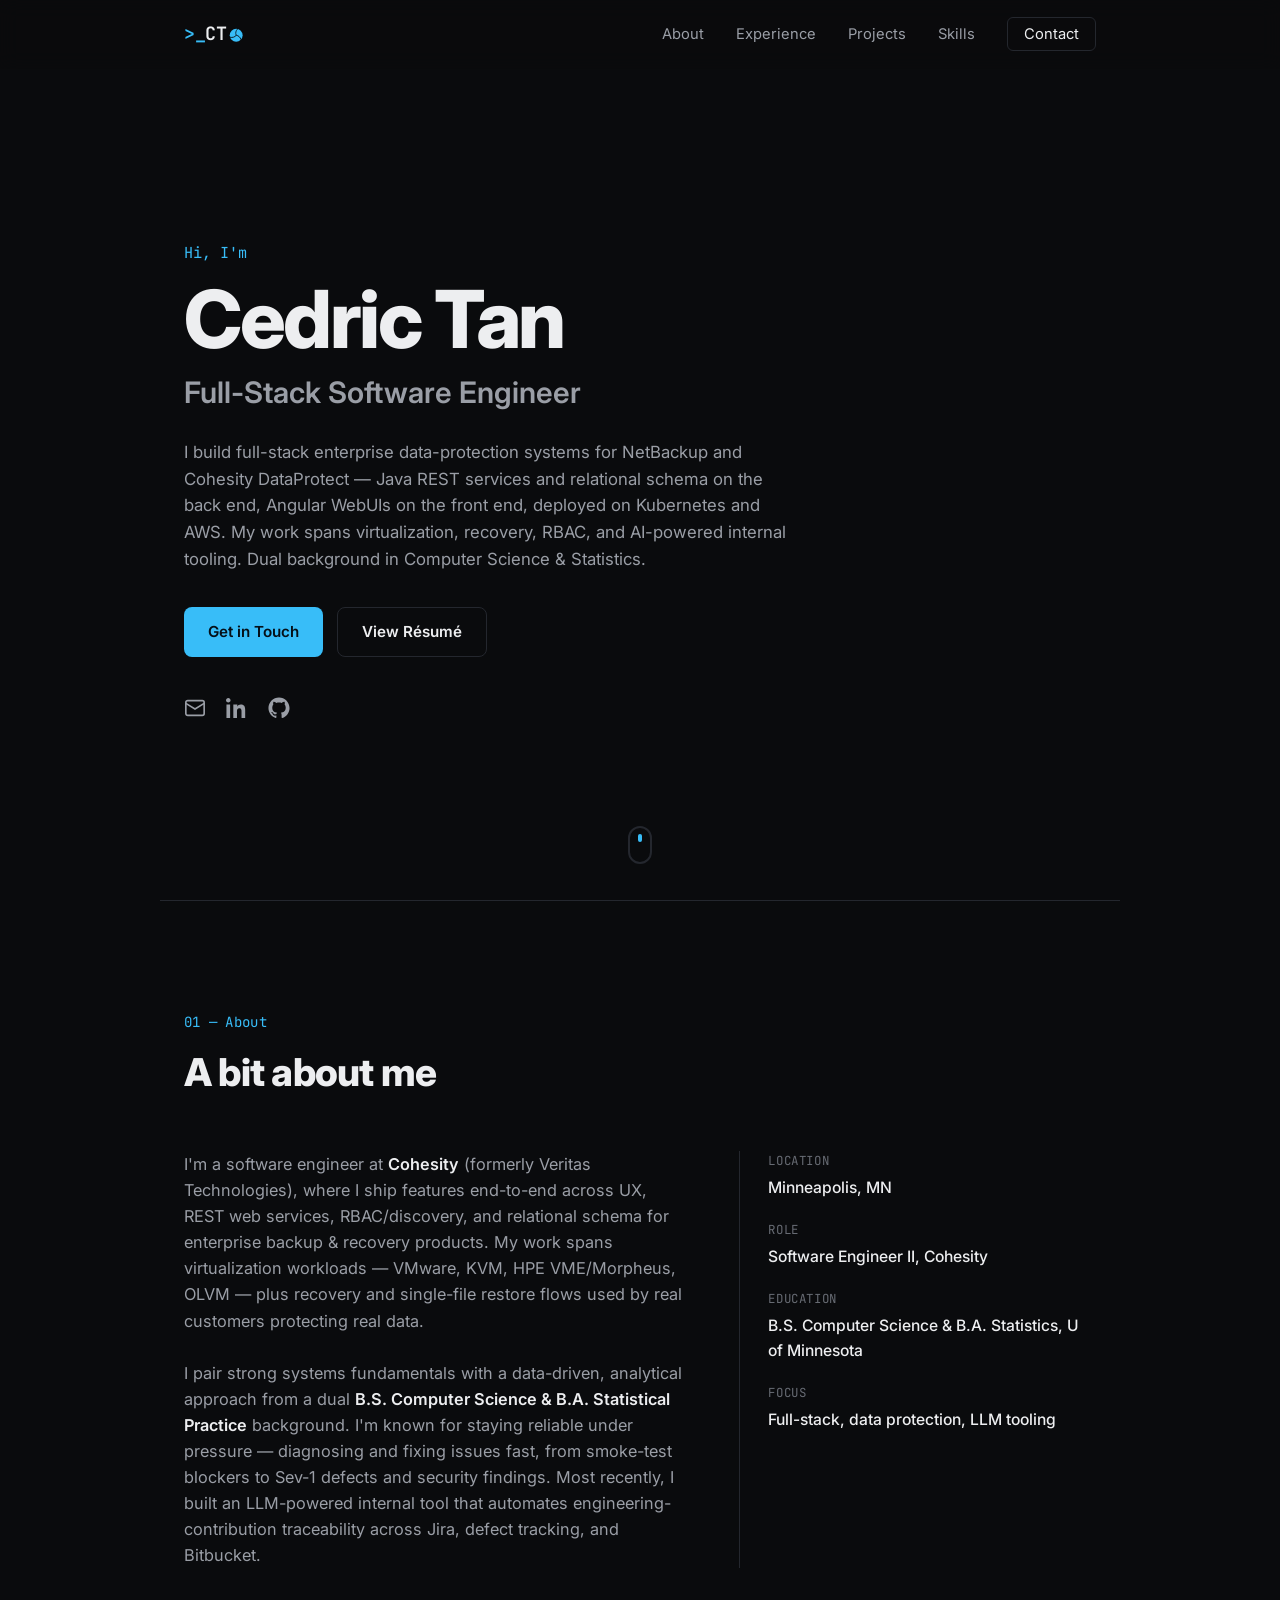
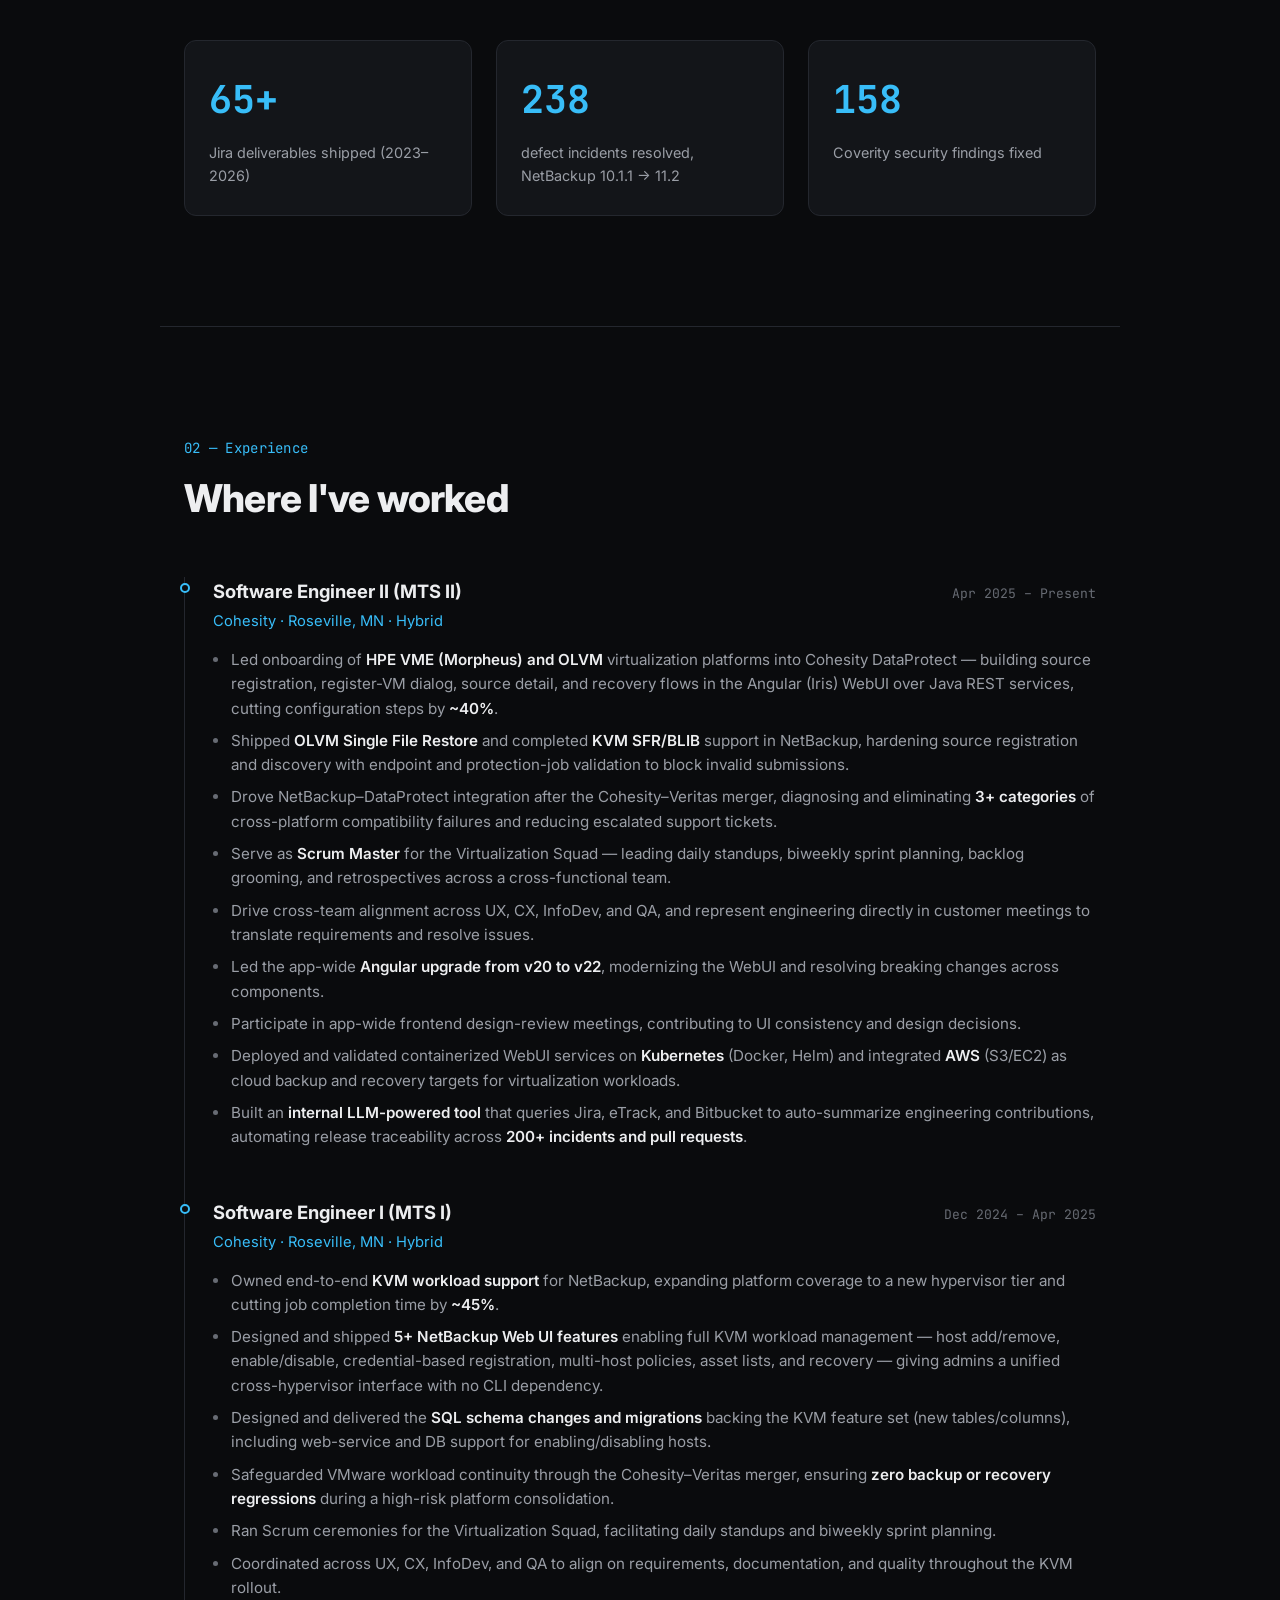
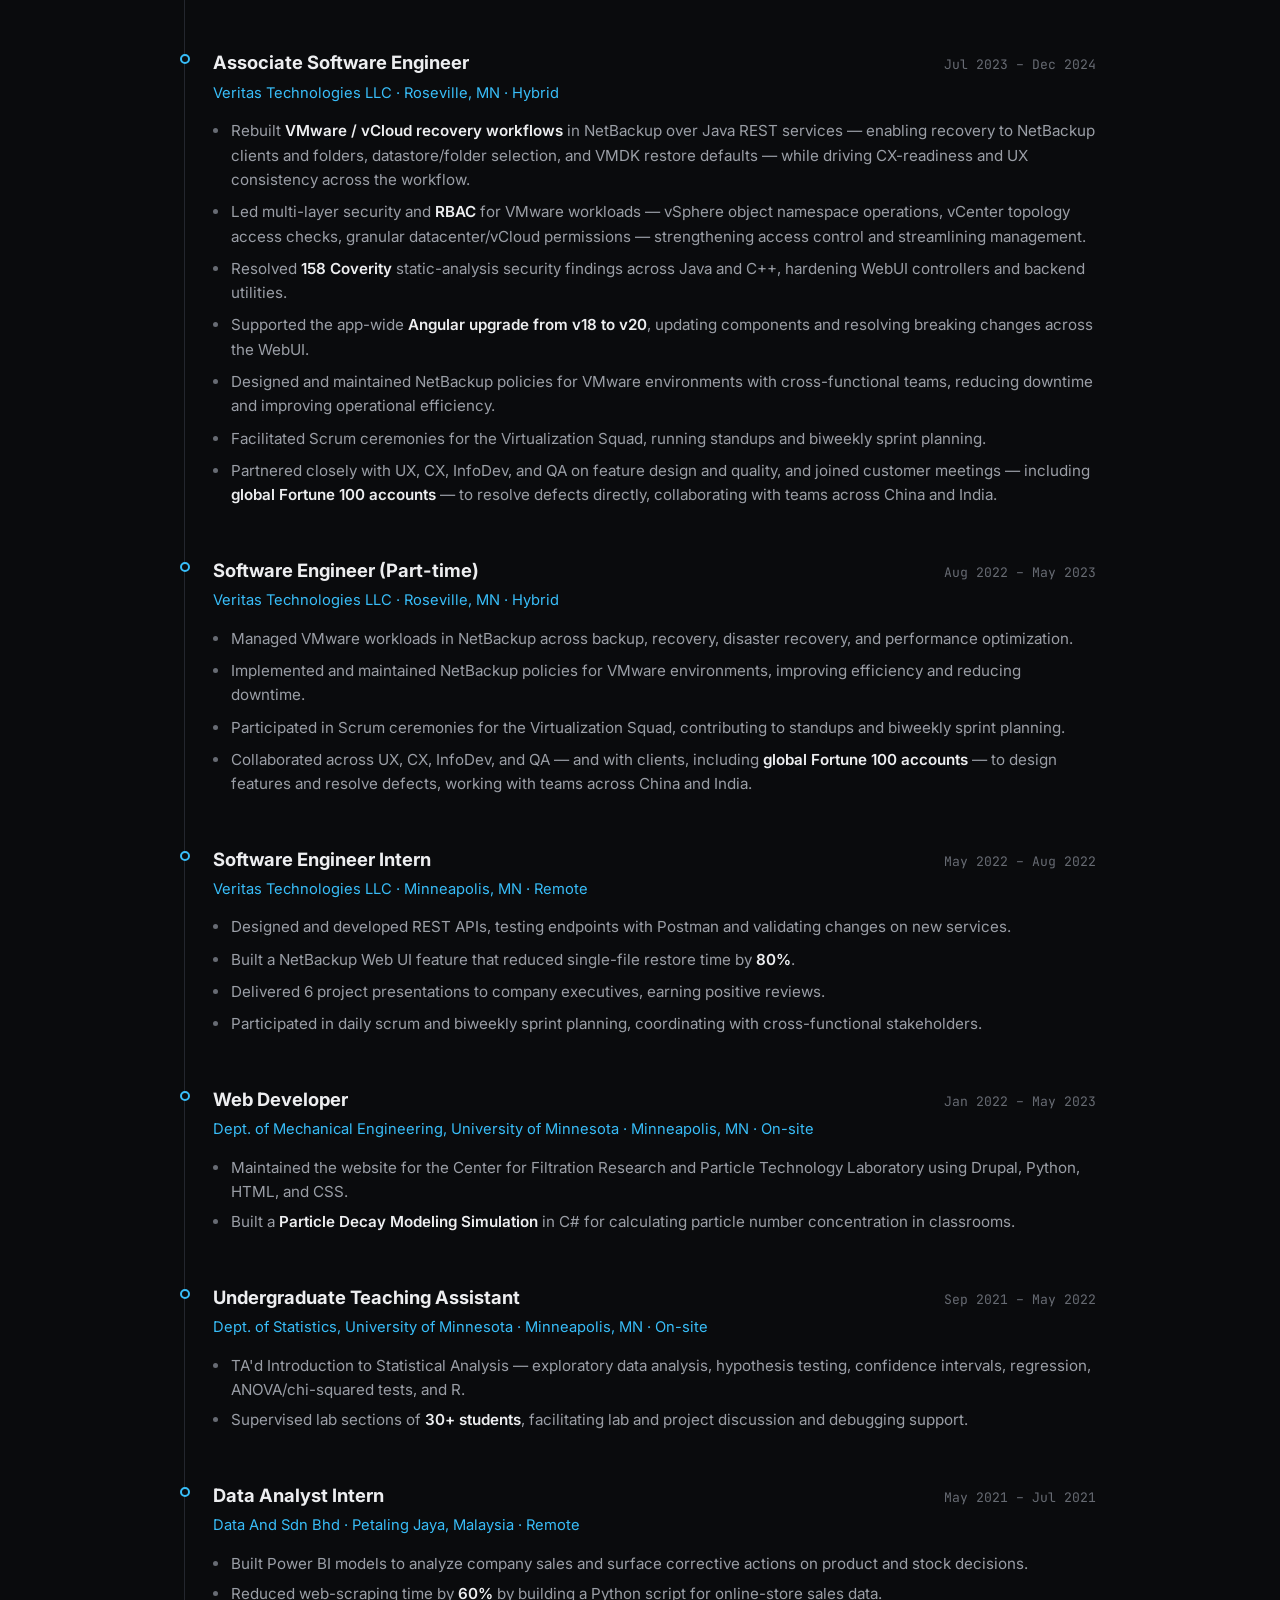
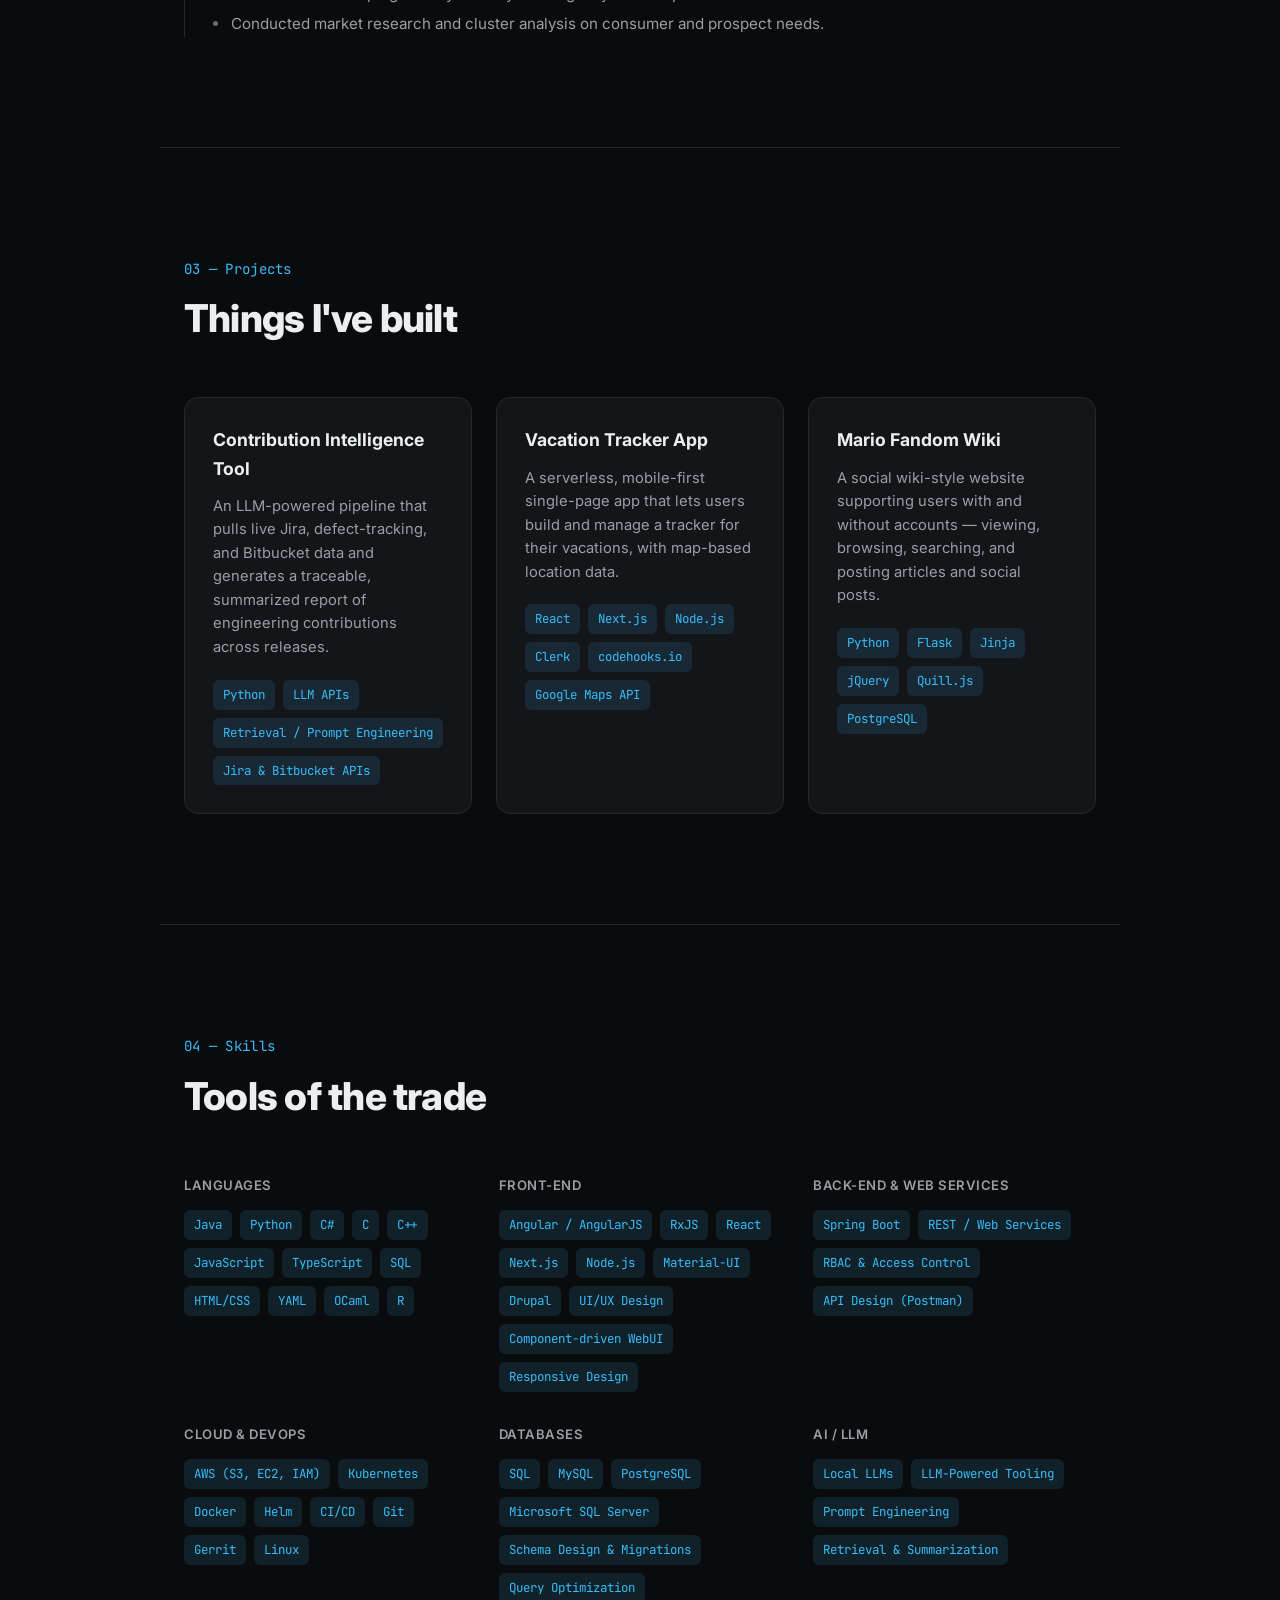
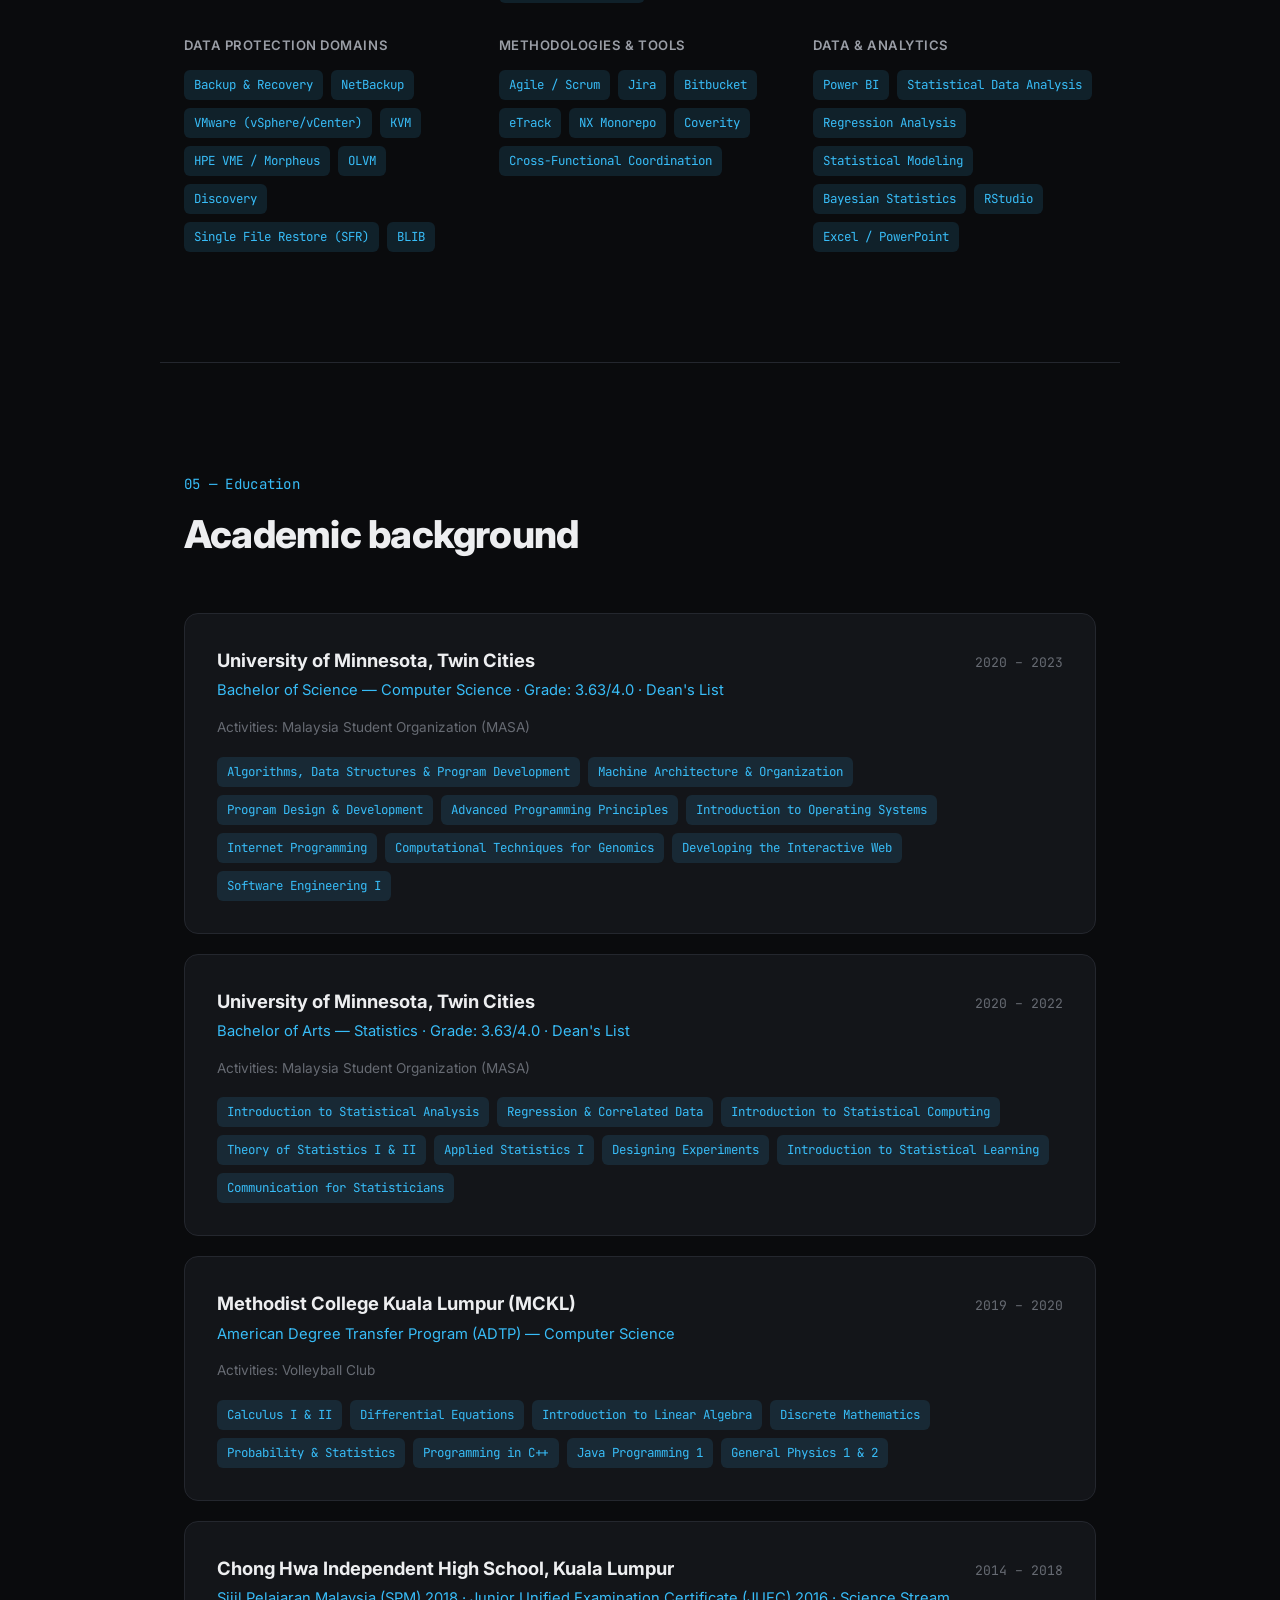
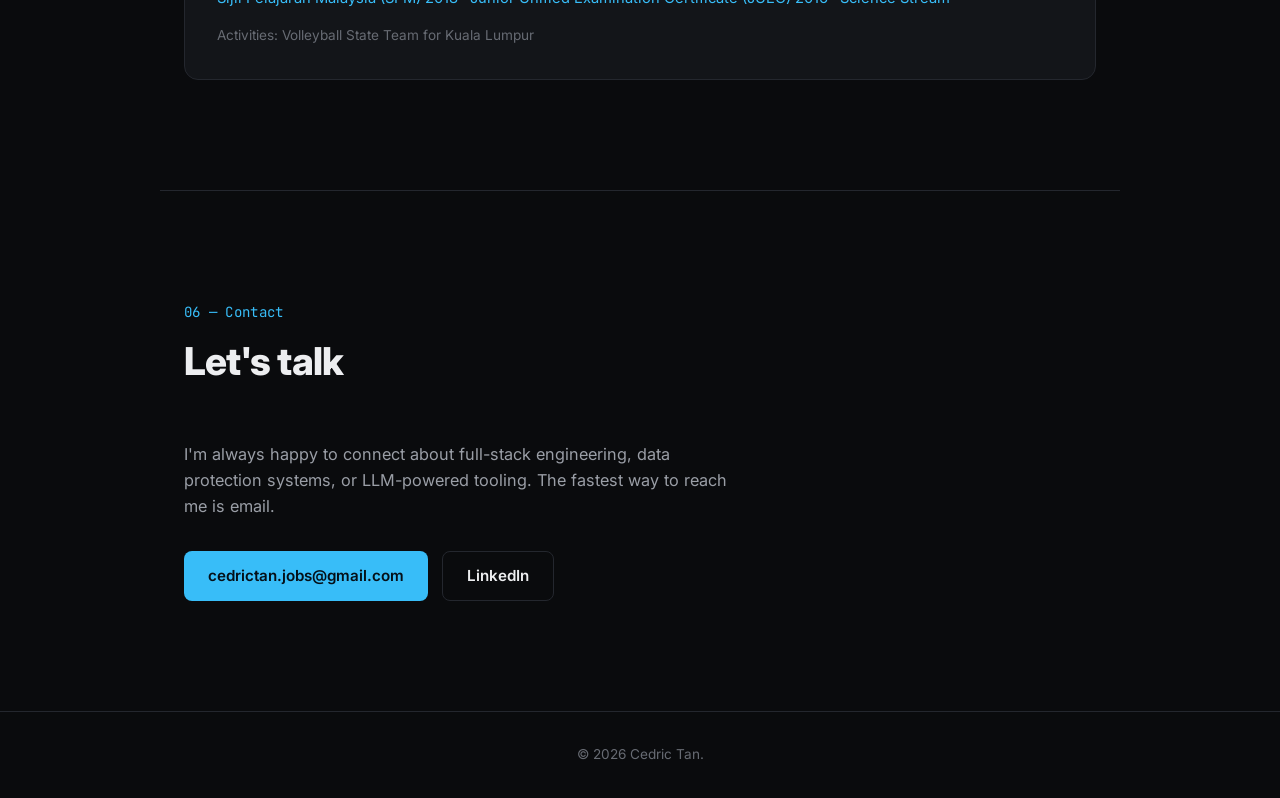
==== commit f1d97324: "Rebalance hero summary toward full-stack scope, not just front-end" ====
--- a/index.html
+++ b/index.html
@@ -41,9 +41,10 @@
     <h1 class="reveal">Cedric Tan</h1>
     <h2 class="hero-role reveal">Full-Stack Software Engineer</h2>
     <p class="hero-blurb reveal">
-      I build enterprise data-protection experiences — Angular WebUIs over Java REST services
-      for NetBackup and Cohesity DataProtect — spanning virtualization, recovery, RBAC, and
-      AI-powered internal tooling. Dual background in Computer Science &amp; Statistics.
+      I build full-stack enterprise data-protection systems for NetBackup and Cohesity
+      DataProtect — Java REST services and relational schema on the back end, Angular WebUIs
+      on the front end, deployed on Kubernetes and AWS. My work spans virtualization, recovery,
+      RBAC, and AI-powered internal tooling. Dual background in Computer Science &amp; Statistics.
     </p>
     <div class="hero-actions reveal">
       <a href="#contact" class="btn btn-primary">Get in Touch</a>
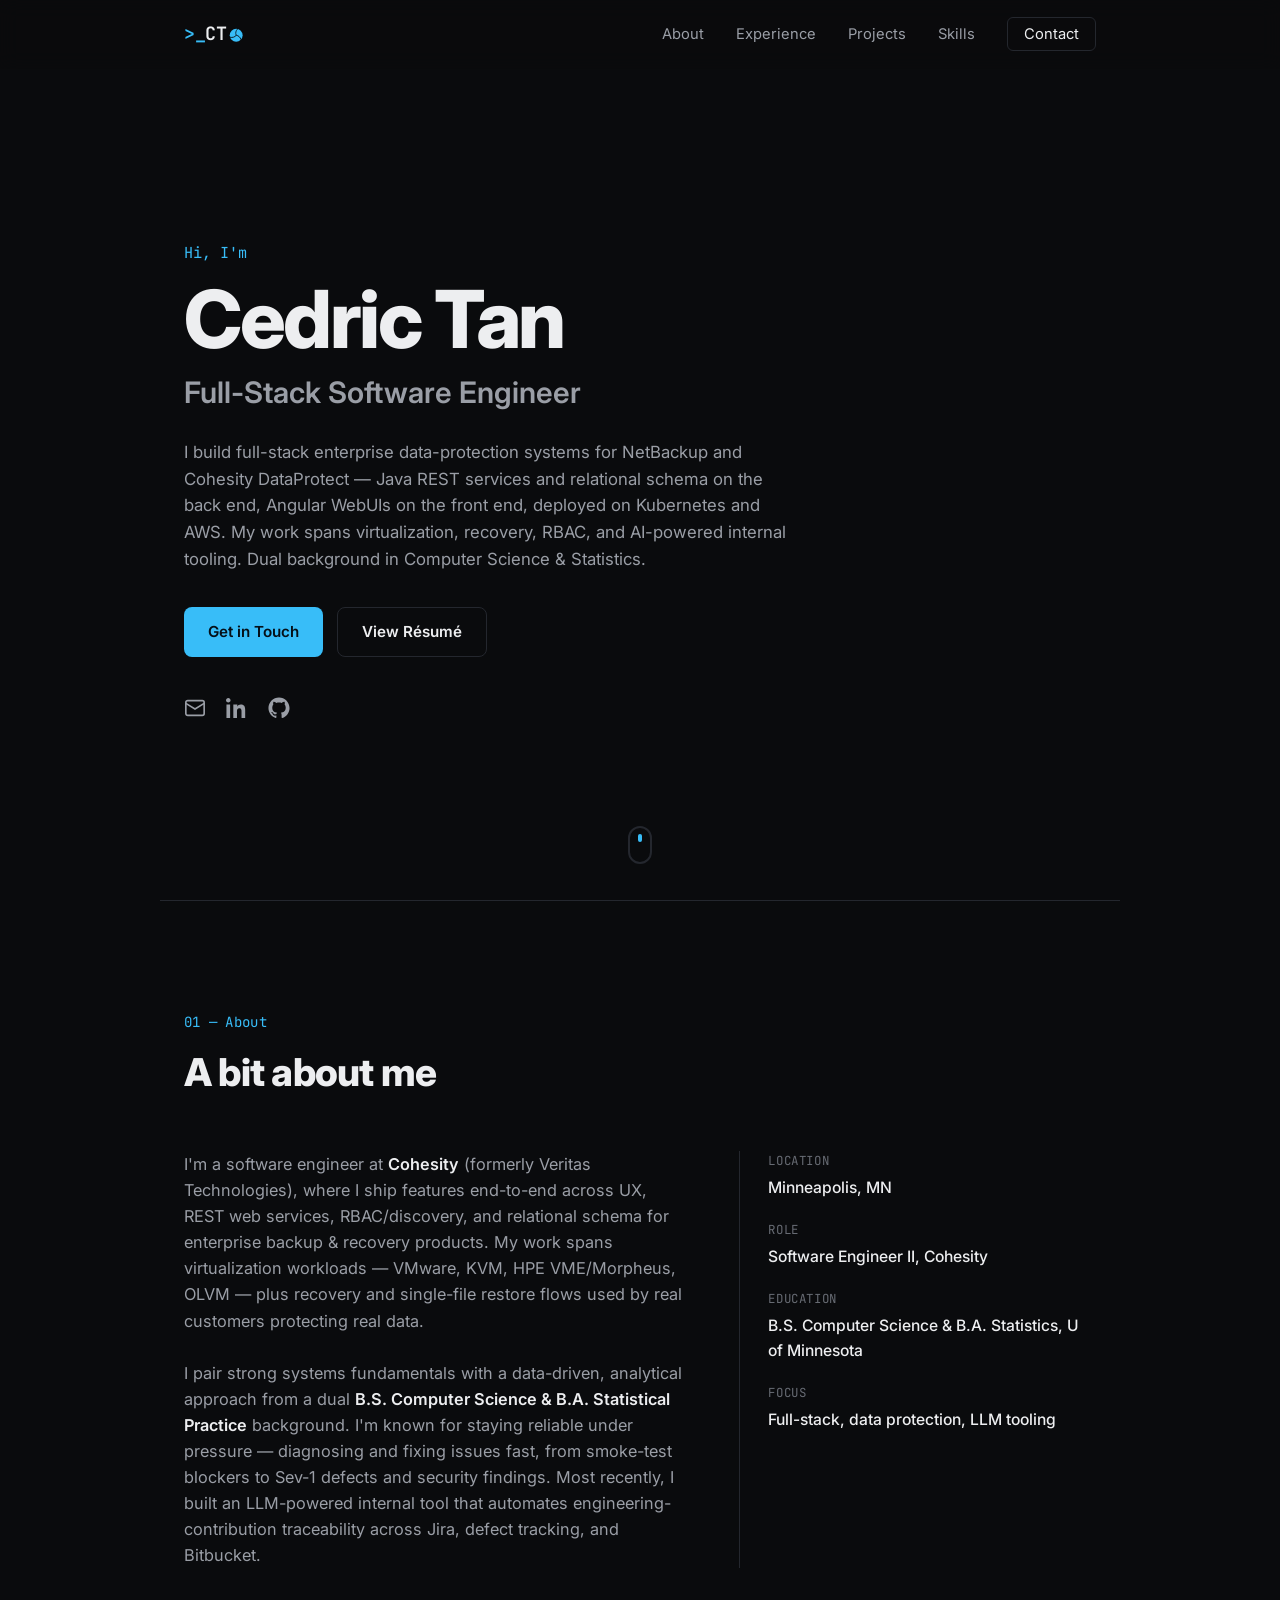
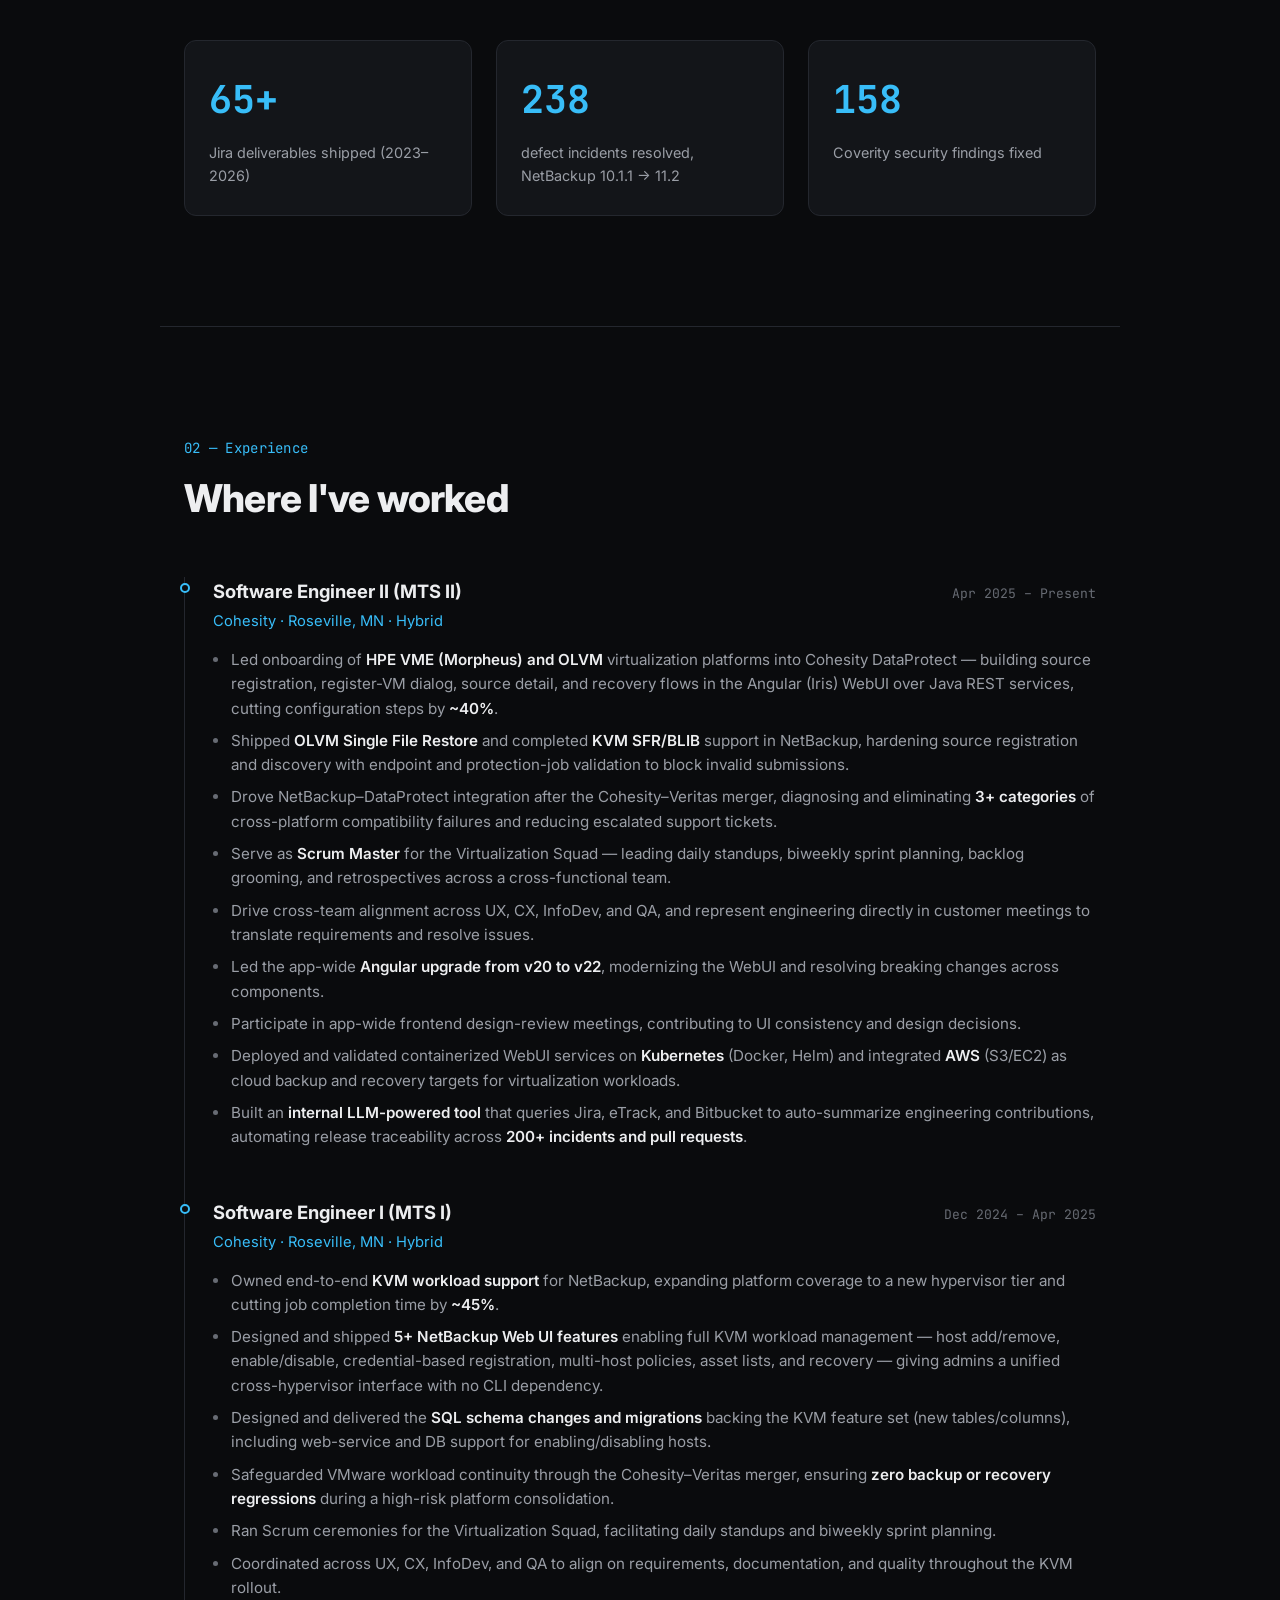
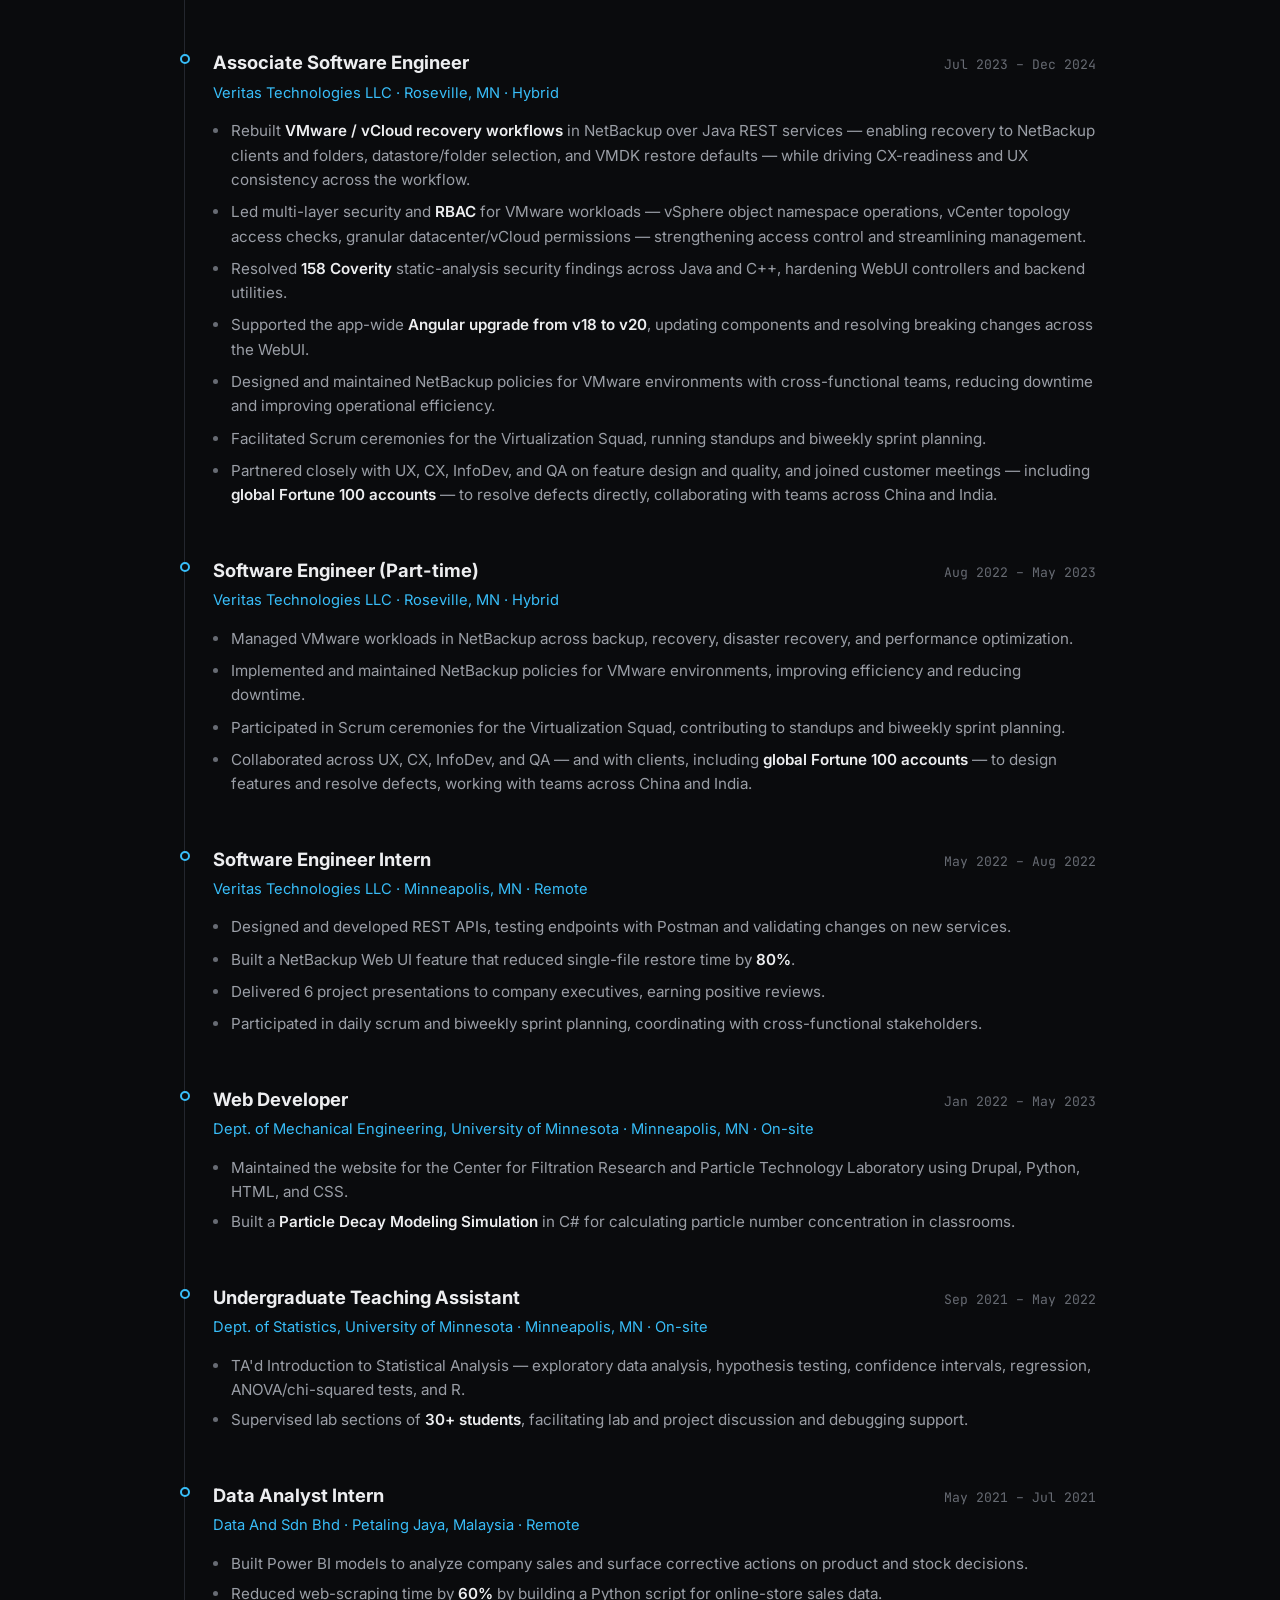
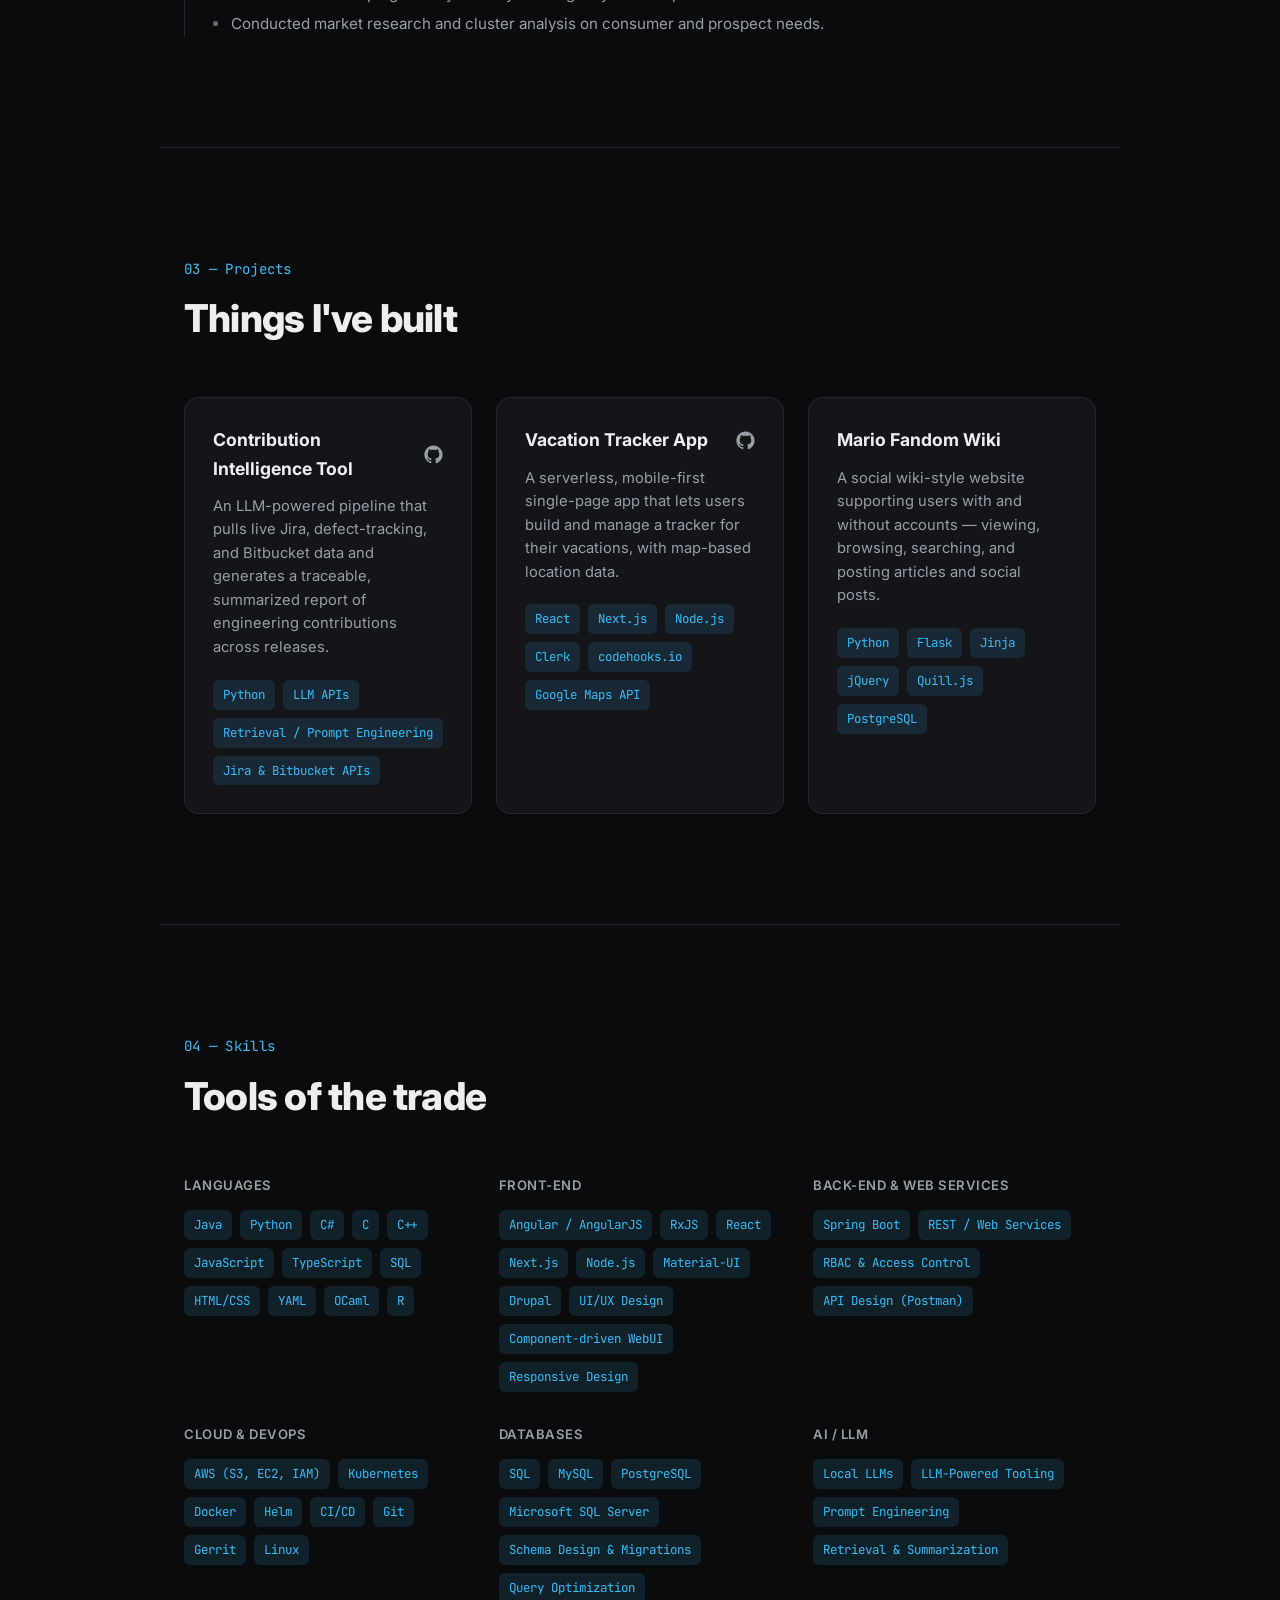
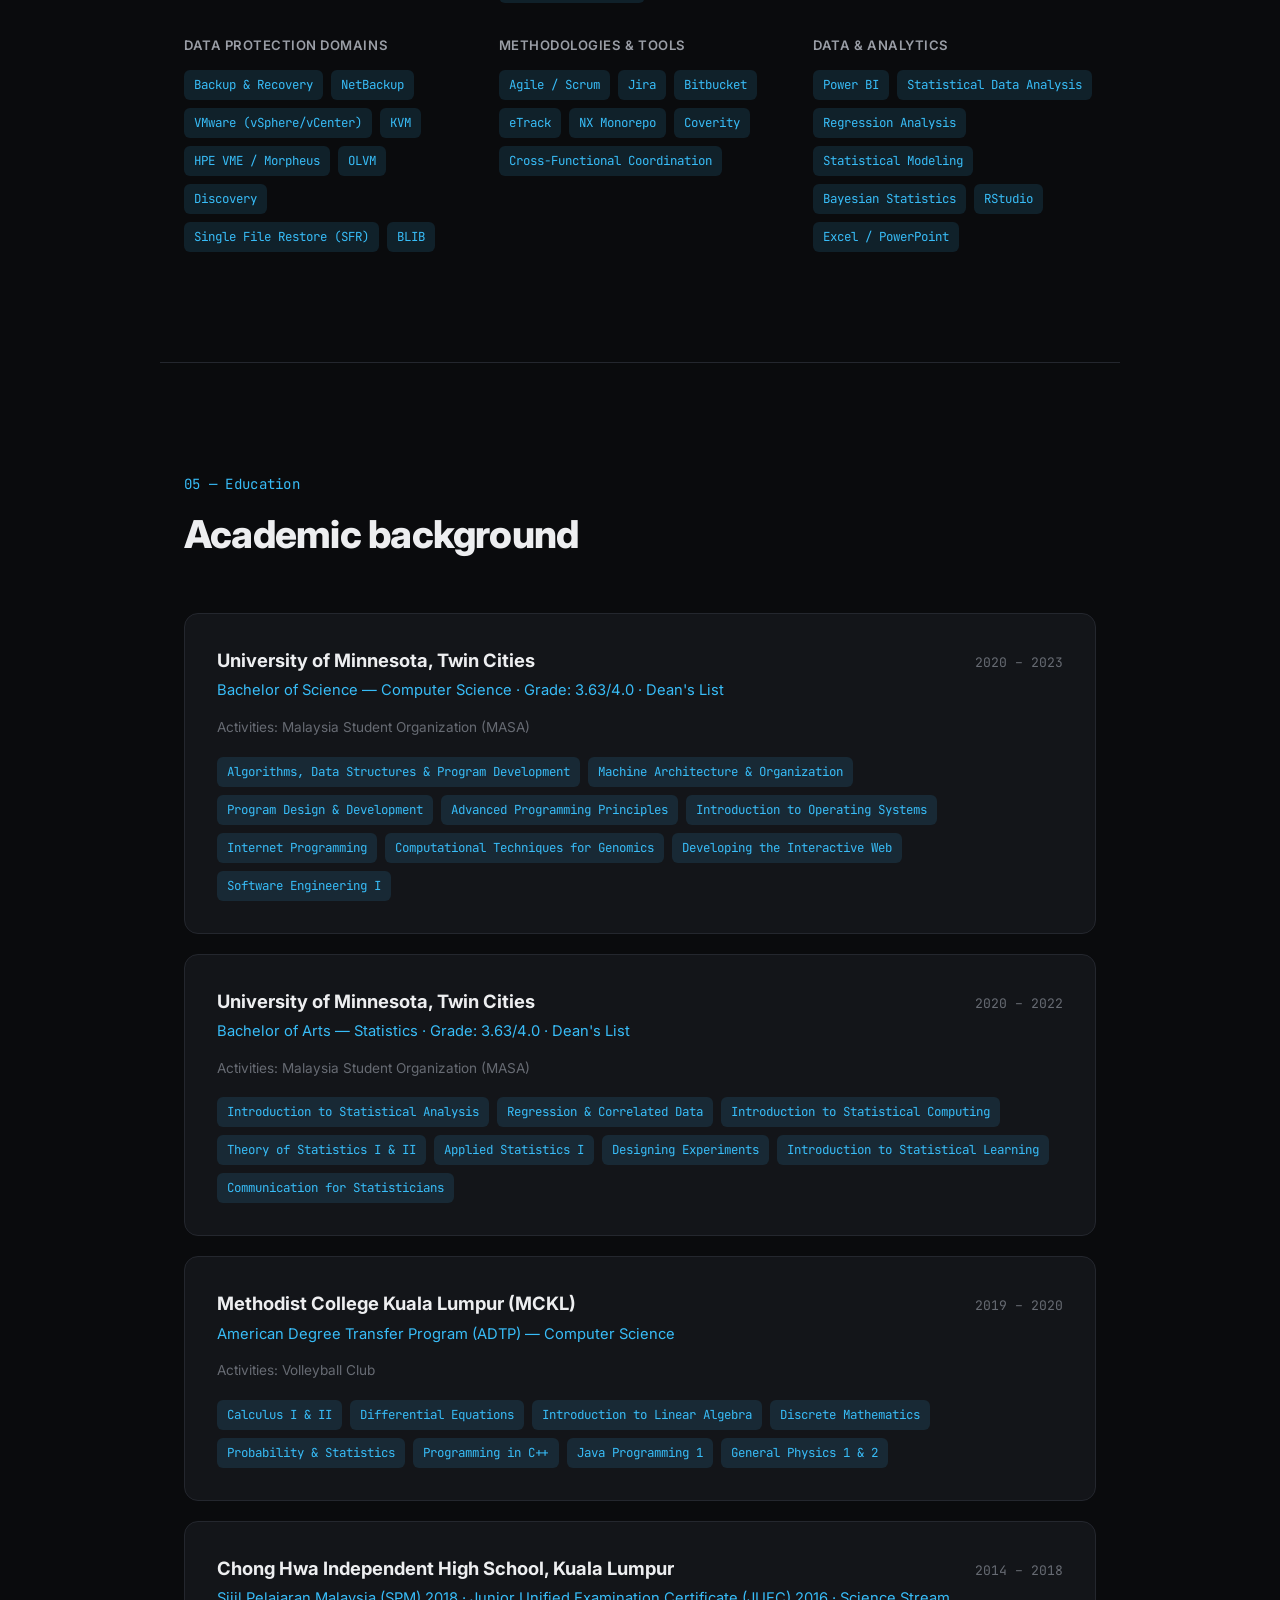
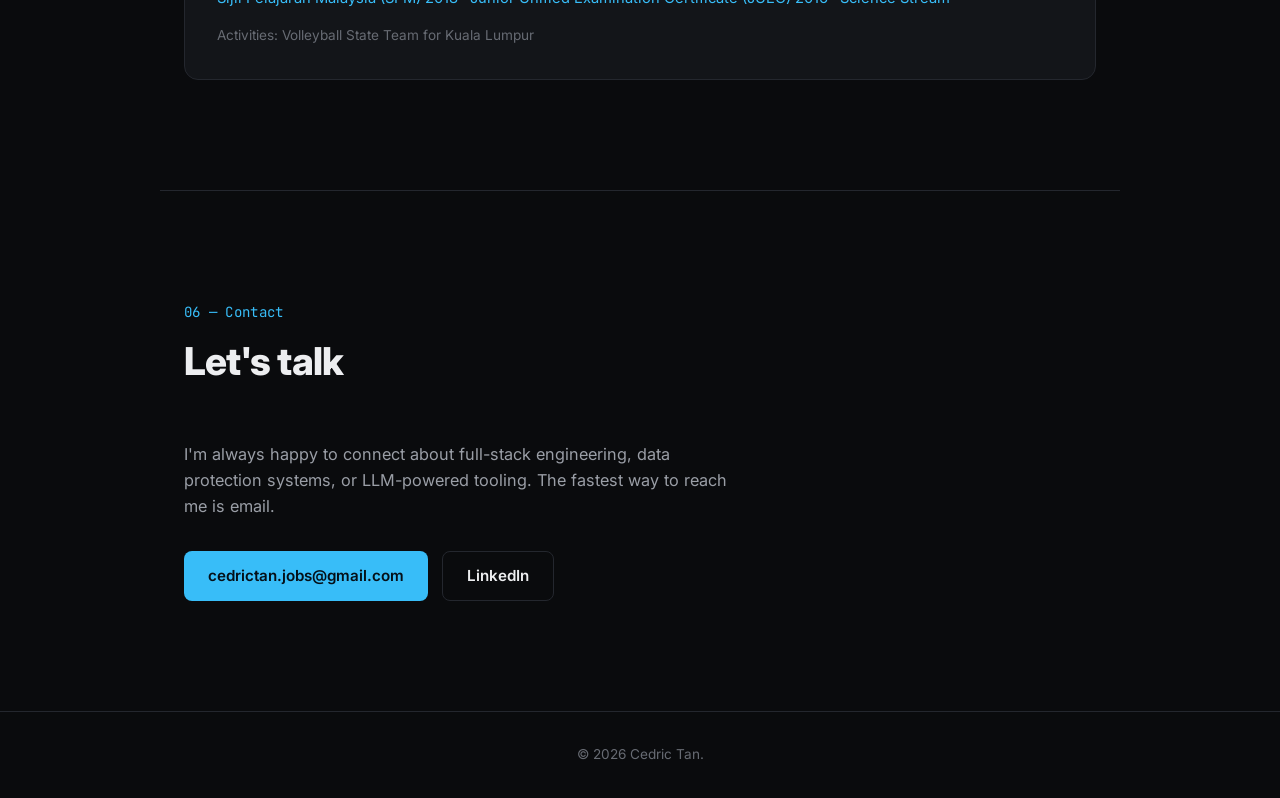
==== commit 4d9d1ee8: "Add GitHub links to Contribution Intelligence Tool and Vacation Tracker projects" ====
--- a/index.html
+++ b/index.html
@@ -286,6 +286,9 @@
       <article class="project-card reveal">
         <div class="project-card-top">
           <h3>Contribution Intelligence Tool</h3>
+          <a href="https://github.com/cedrictys/mock-defect-monitor" target="_blank" rel="noopener" class="project-link" aria-label="View Contribution Intelligence Tool on GitHub">
+            <svg viewBox="0 0 24 24" fill="currentColor"><path d="M12 .5C5.73.5.5 5.73.5 12c0 5.1 3.29 9.4 7.86 10.93.57.1.78-.25.78-.55v-2.15c-3.2.7-3.88-1.35-3.88-1.35-.52-1.34-1.28-1.7-1.28-1.7-1.04-.72.08-.7.08-.7 1.15.08 1.76 1.18 1.76 1.18 1.03 1.75 2.7 1.25 3.36.96.1-.75.4-1.25.73-1.53-2.56-.29-5.25-1.28-5.25-5.7 0-1.26.45-2.28 1.18-3.08-.12-.29-.51-1.46.11-3.05 0 0 .96-.31 3.16 1.18.92-.26 1.9-.38 2.88-.39.98 0 1.96.13 2.88.39 2.2-1.49 3.16-1.18 3.16-1.18.62 1.59.23 2.76.11 3.05.74.8 1.18 1.82 1.18 3.08 0 4.43-2.7 5.4-5.27 5.69.42.36.78 1.08.78 2.17v3.22c0 .3.21.66.79.55C20.21 21.4 23.5 17.1 23.5 12 23.5 5.73 18.27.5 12 .5z"/></svg>
+          </a>
         </div>
         <p>An LLM-powered pipeline that pulls live Jira, defect-tracking, and Bitbucket data and
            generates a traceable, summarized report of engineering contributions across releases.</p>
@@ -297,6 +300,9 @@
       <article class="project-card reveal">
         <div class="project-card-top">
           <h3>Vacation Tracker App</h3>
+          <a href="https://github.com/csci5117s23/project-2-the-internet-explorer" target="_blank" rel="noopener" class="project-link" aria-label="View Vacation Tracker App on GitHub">
+            <svg viewBox="0 0 24 24" fill="currentColor"><path d="M12 .5C5.73.5.5 5.73.5 12c0 5.1 3.29 9.4 7.86 10.93.57.1.78-.25.78-.55v-2.15c-3.2.7-3.88-1.35-3.88-1.35-.52-1.34-1.28-1.7-1.28-1.7-1.04-.72.08-.7.08-.7 1.15.08 1.76 1.18 1.76 1.18 1.03 1.75 2.7 1.25 3.36.96.1-.75.4-1.25.73-1.53-2.56-.29-5.25-1.28-5.25-5.7 0-1.26.45-2.28 1.18-3.08-.12-.29-.51-1.46.11-3.05 0 0 .96-.31 3.16 1.18.92-.26 1.9-.38 2.88-.39.98 0 1.96.13 2.88.39 2.2-1.49 3.16-1.18 3.16-1.18.62 1.59.23 2.76.11 3.05.74.8 1.18 1.82 1.18 3.08 0 4.43-2.7 5.4-5.27 5.69.42.36.78 1.08.78 2.17v3.22c0 .3.21.66.79.55C20.21 21.4 23.5 17.1 23.5 12 23.5 5.73 18.27.5 12 .5z"/></svg>
+          </a>
         </div>
         <p>A serverless, mobile-first single-page app that lets users build and manage a tracker
            for their vacations, with map-based location data.</p>
--- a/css/style.css
+++ b/css/style.css
@@ -407,8 +407,23 @@
   transform: translateY(-4px);
   border-color: var(--accent);
 }
-.project-card h3 { font-size: 1.1rem; font-weight: 700; margin-bottom: 12px; }
+.project-card-top {
+  display: flex;
+  align-items: center;
+  justify-content: space-between;
+  gap: 12px;
+  margin-bottom: 12px;
+}
+.project-card h3 { font-size: 1.1rem; font-weight: 700; }
 .project-card p { color: var(--text-dim); font-size: 0.92rem; margin-bottom: 20px; }
+
+.project-link {
+  color: var(--text-dim);
+  flex-shrink: 0;
+  transition: color var(--transition), transform var(--transition);
+}
+.project-link svg { width: 19px; height: 19px; display: block; }
+.project-link:hover { color: var(--accent); transform: translateY(-2px); }
 
 /* ---------- Tags ---------- */
 .tag-list {
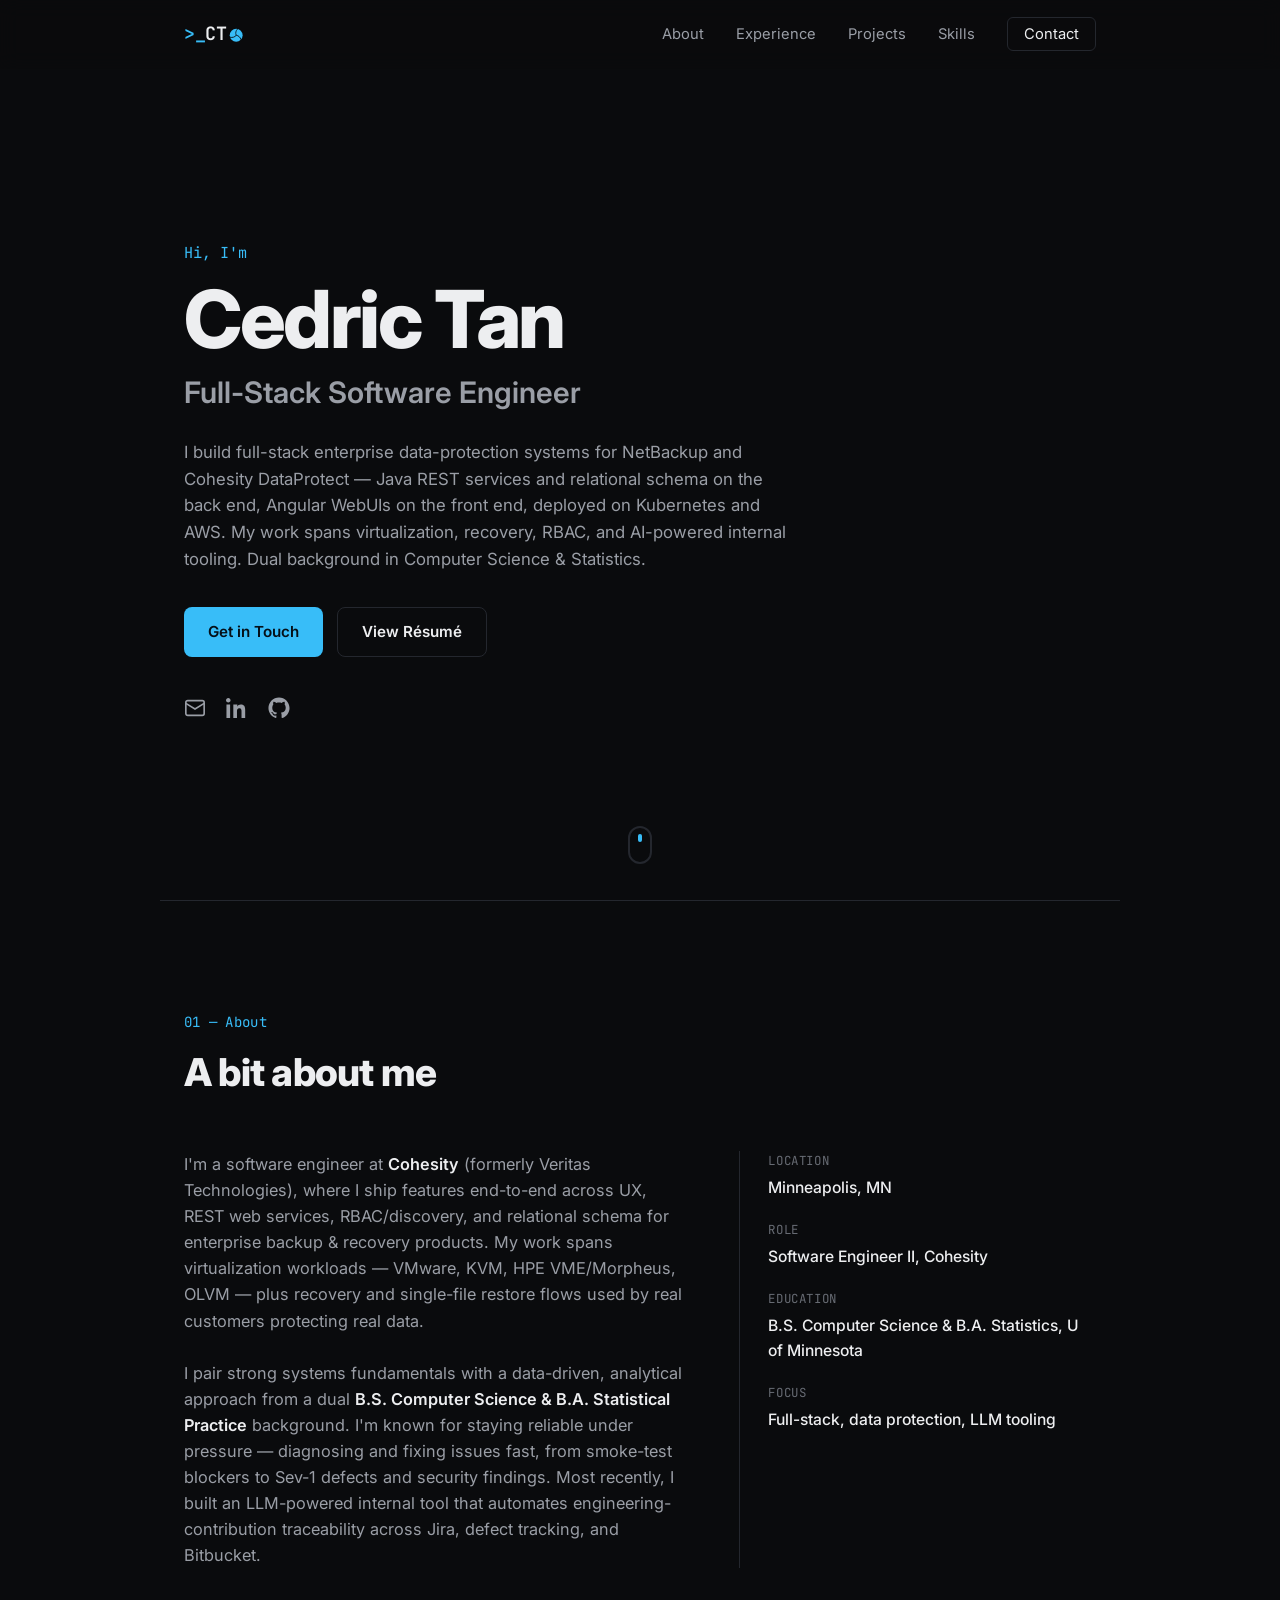
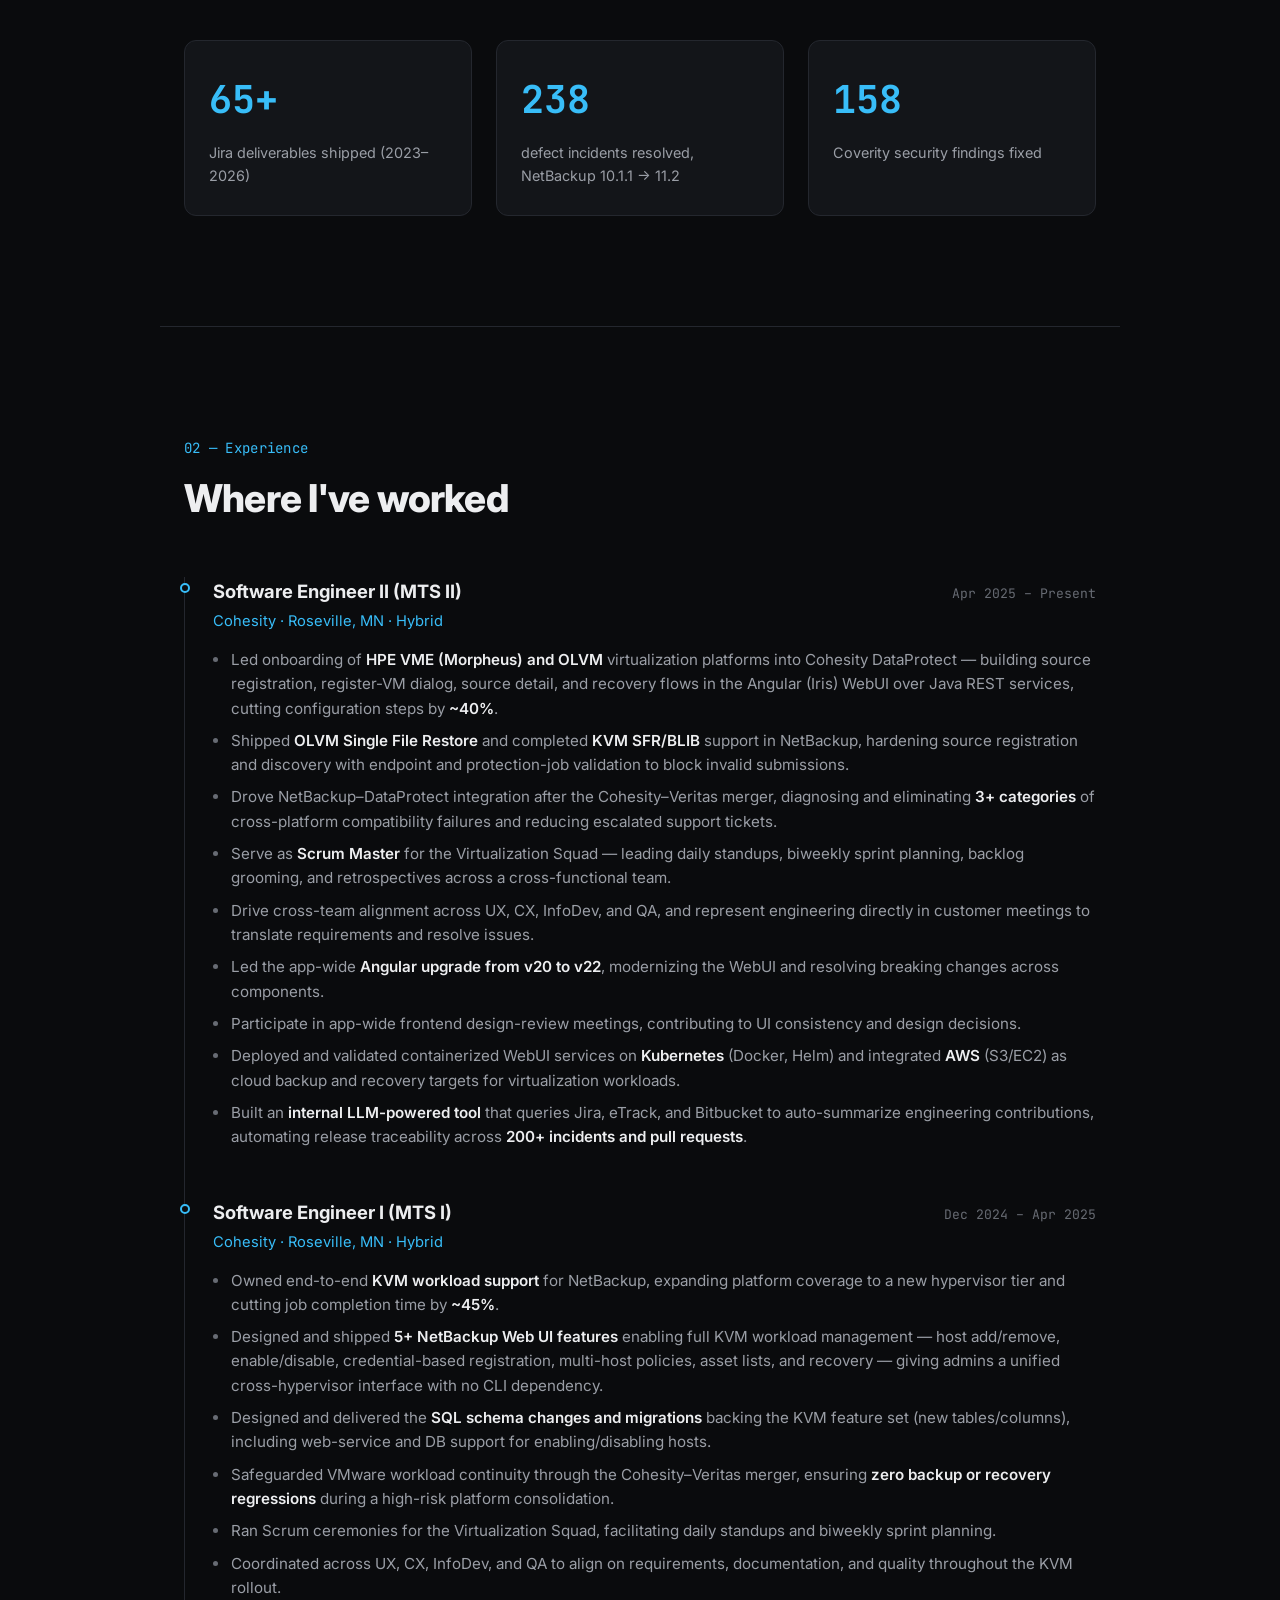
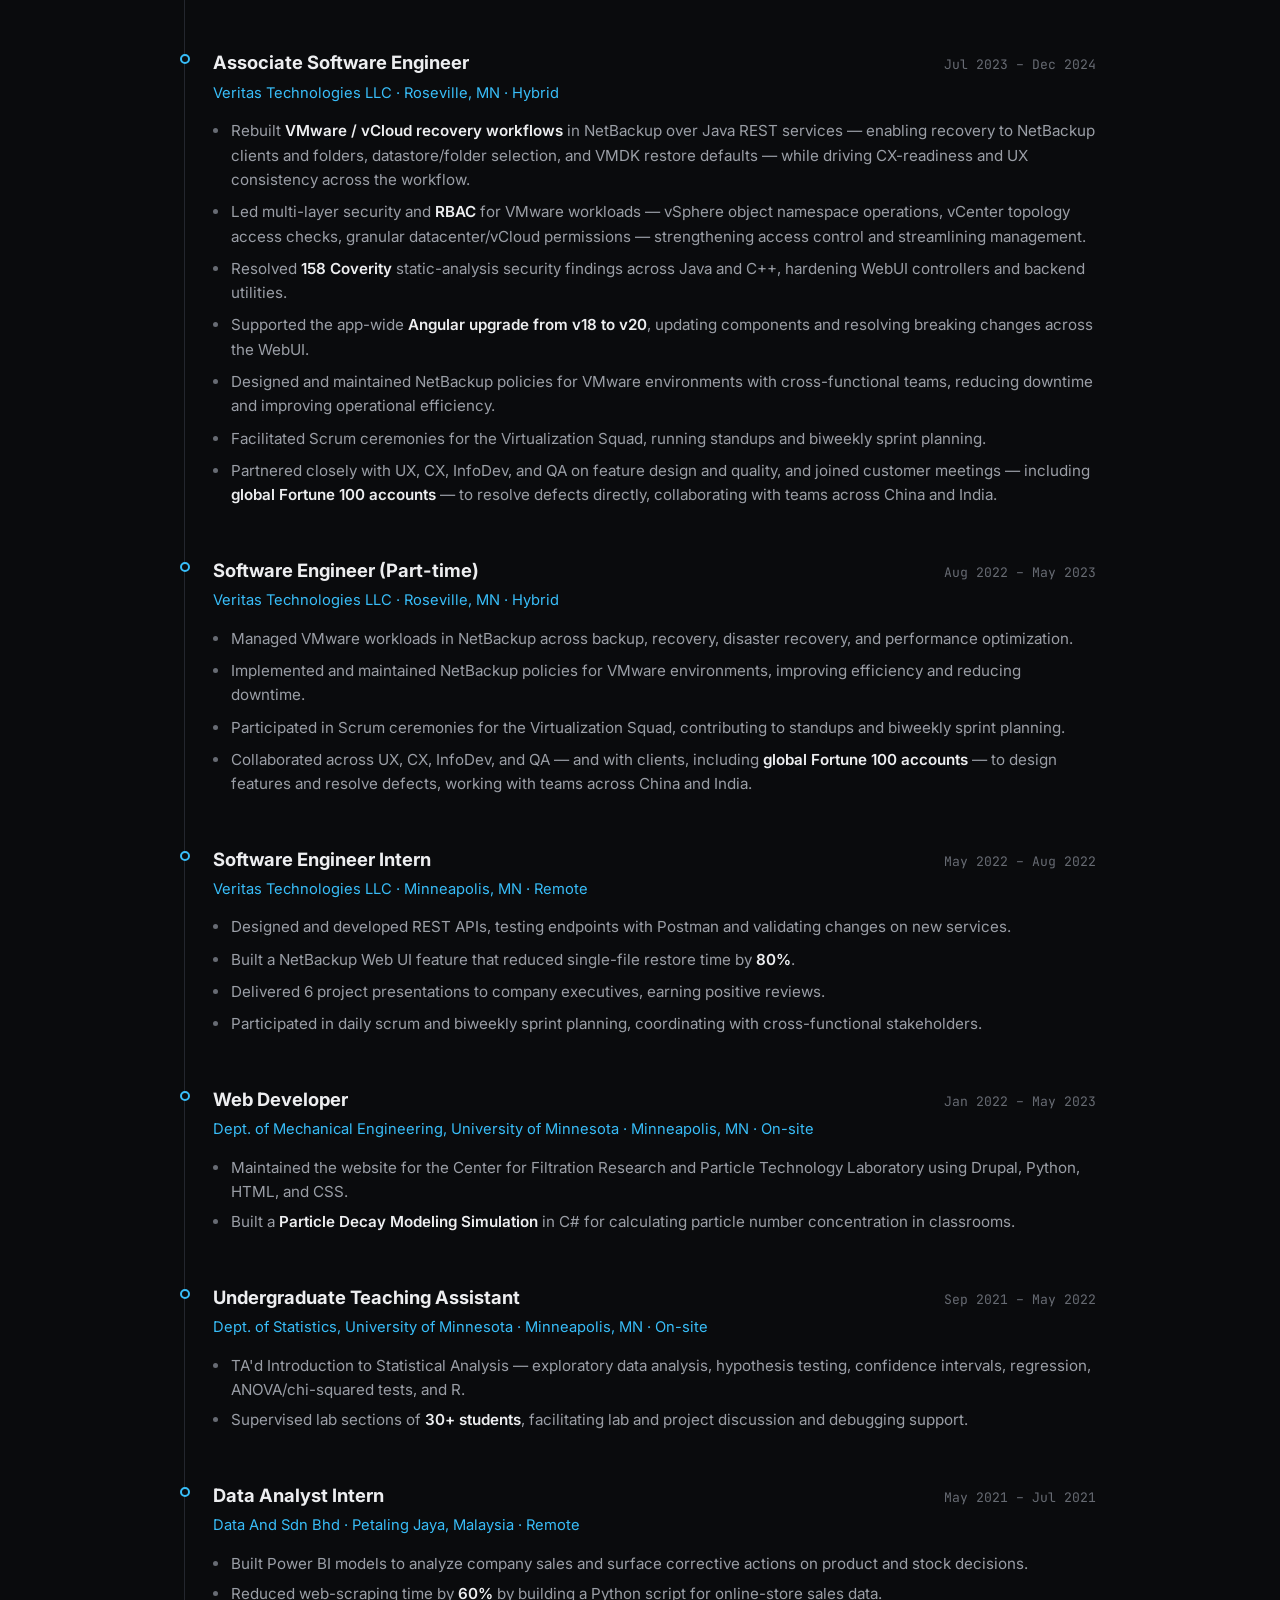
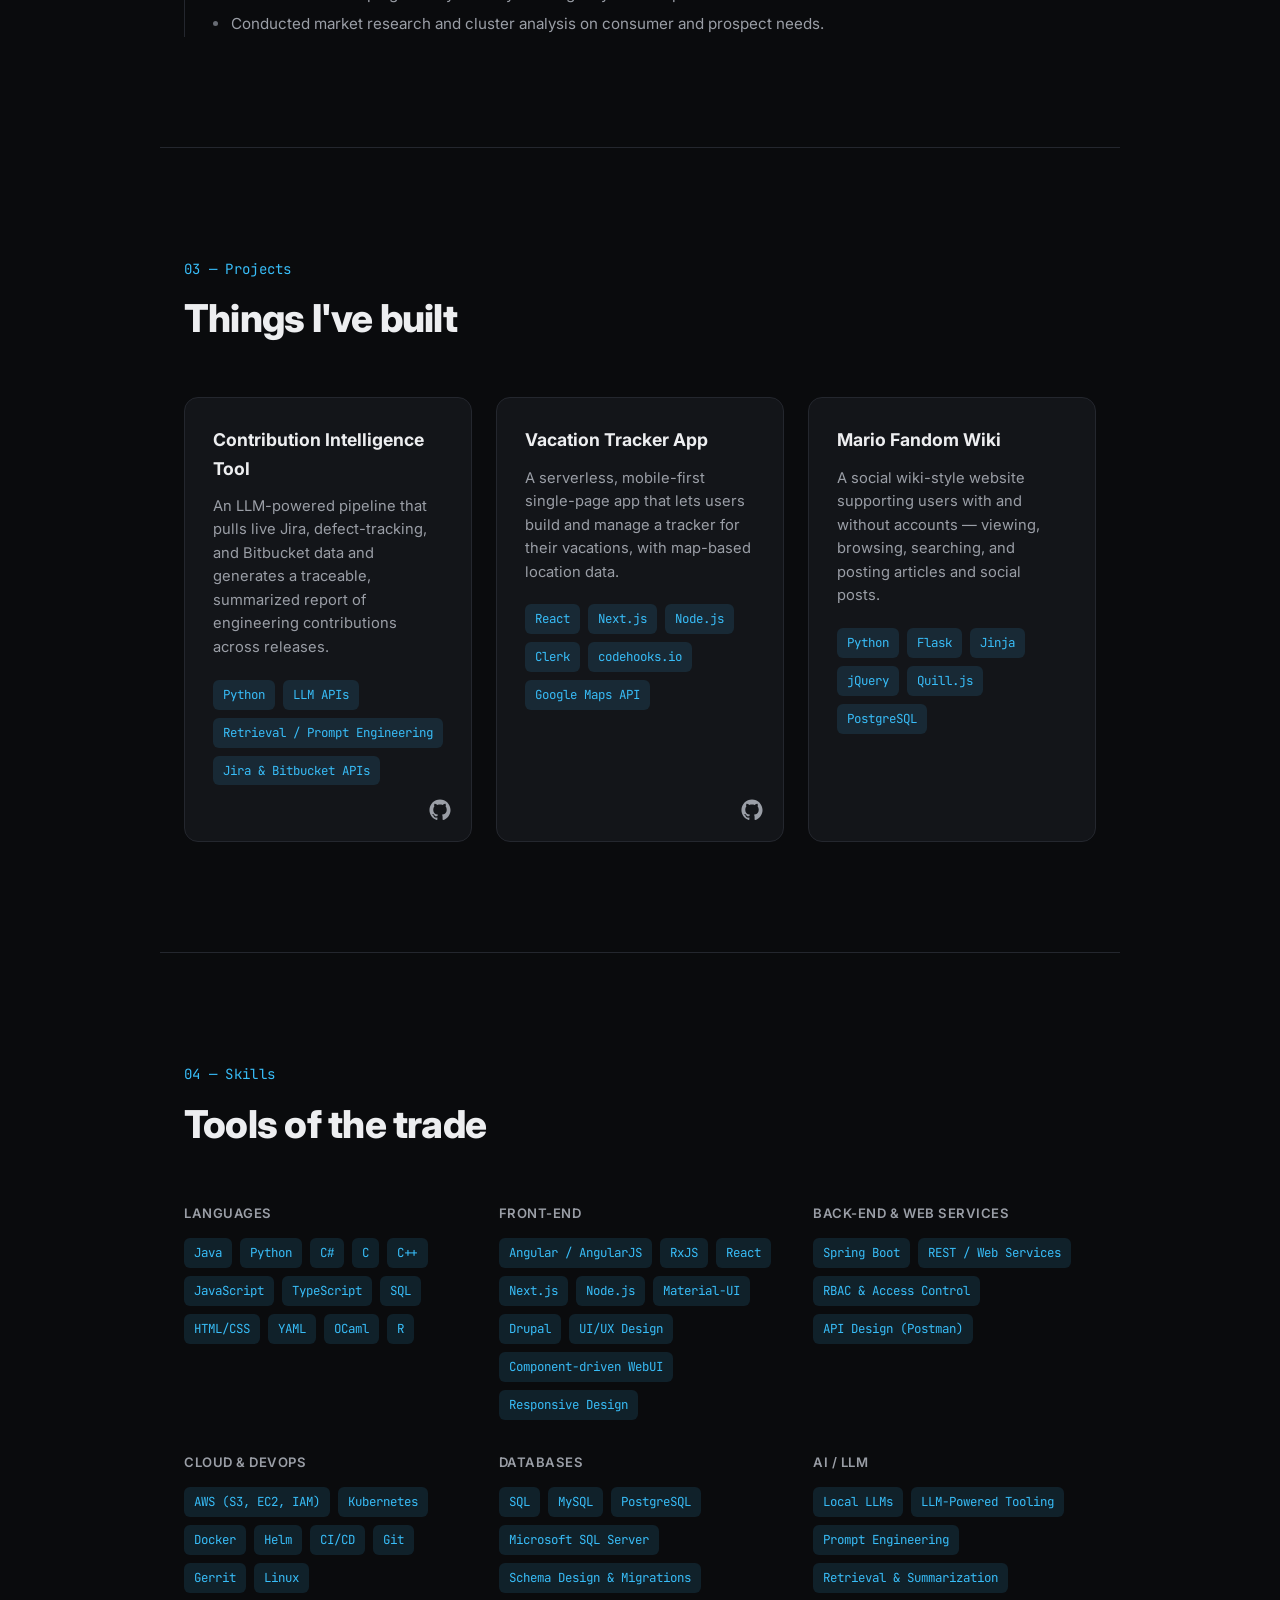
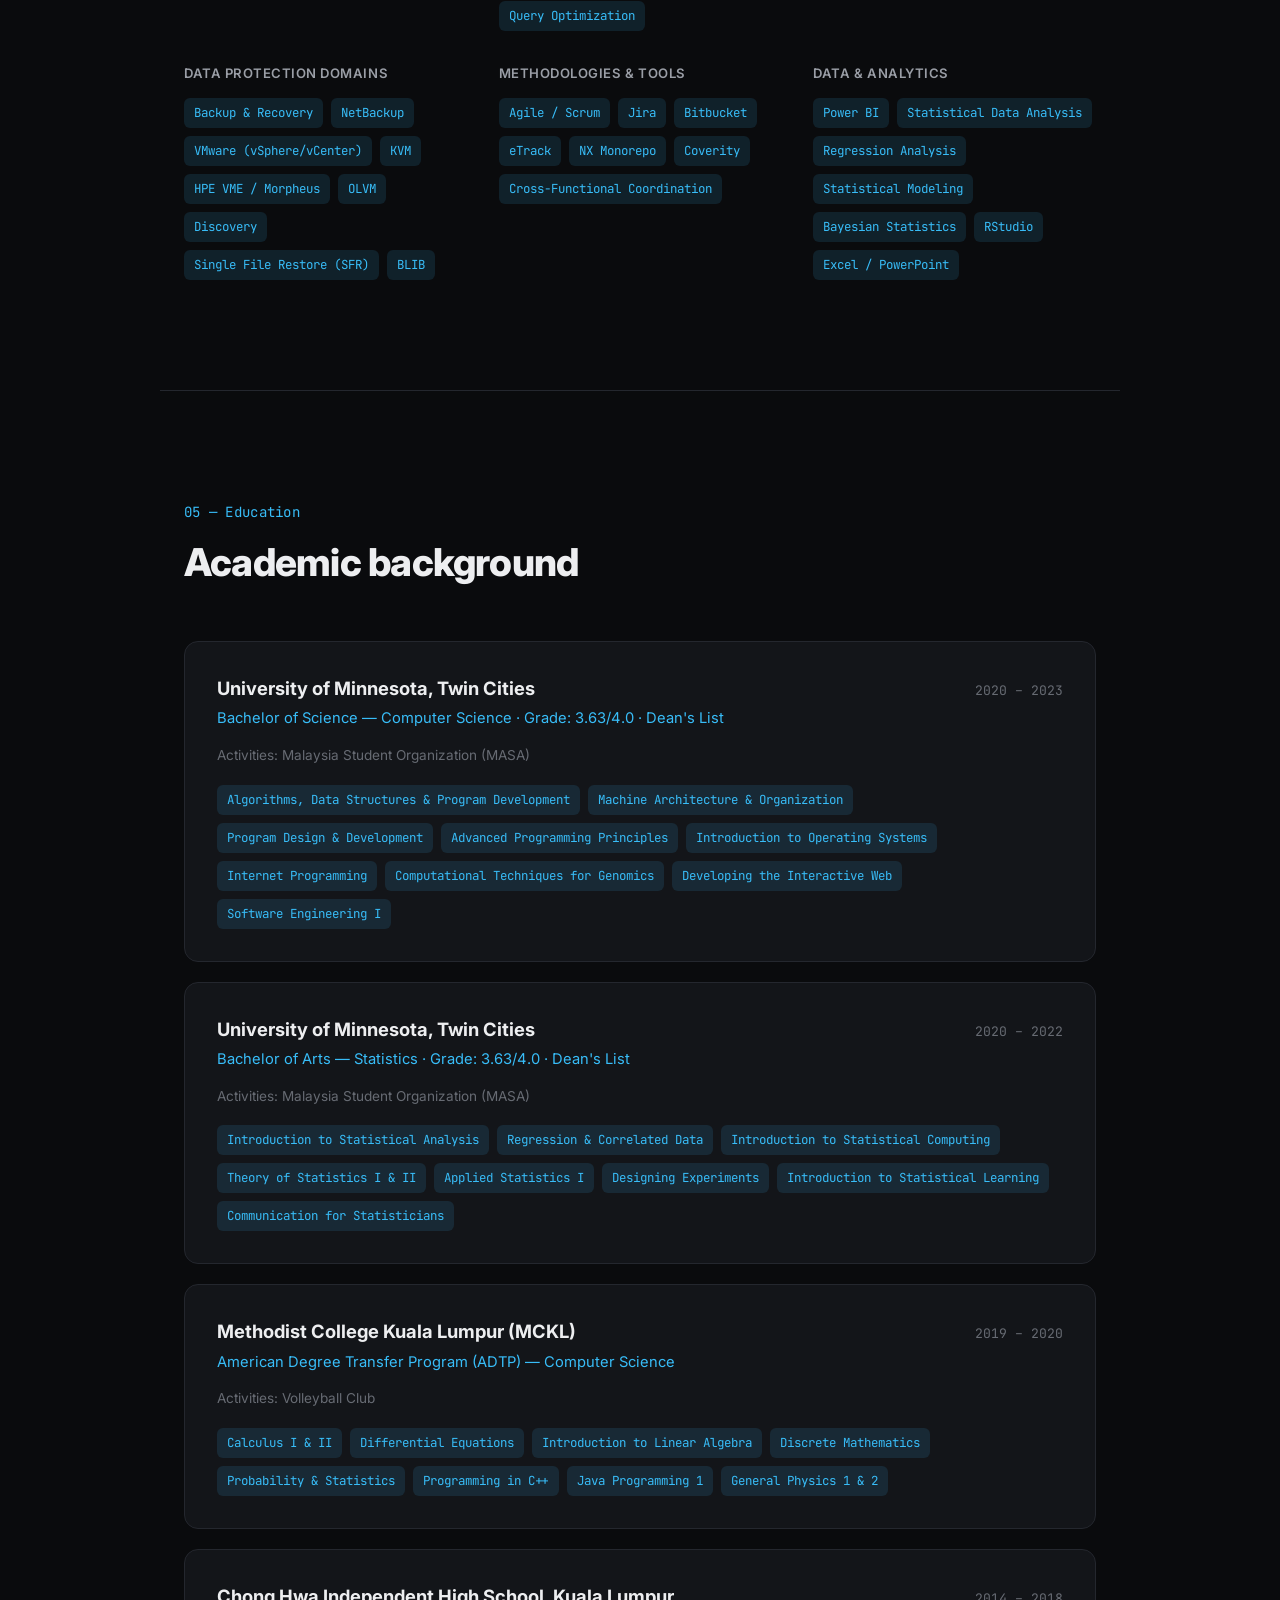
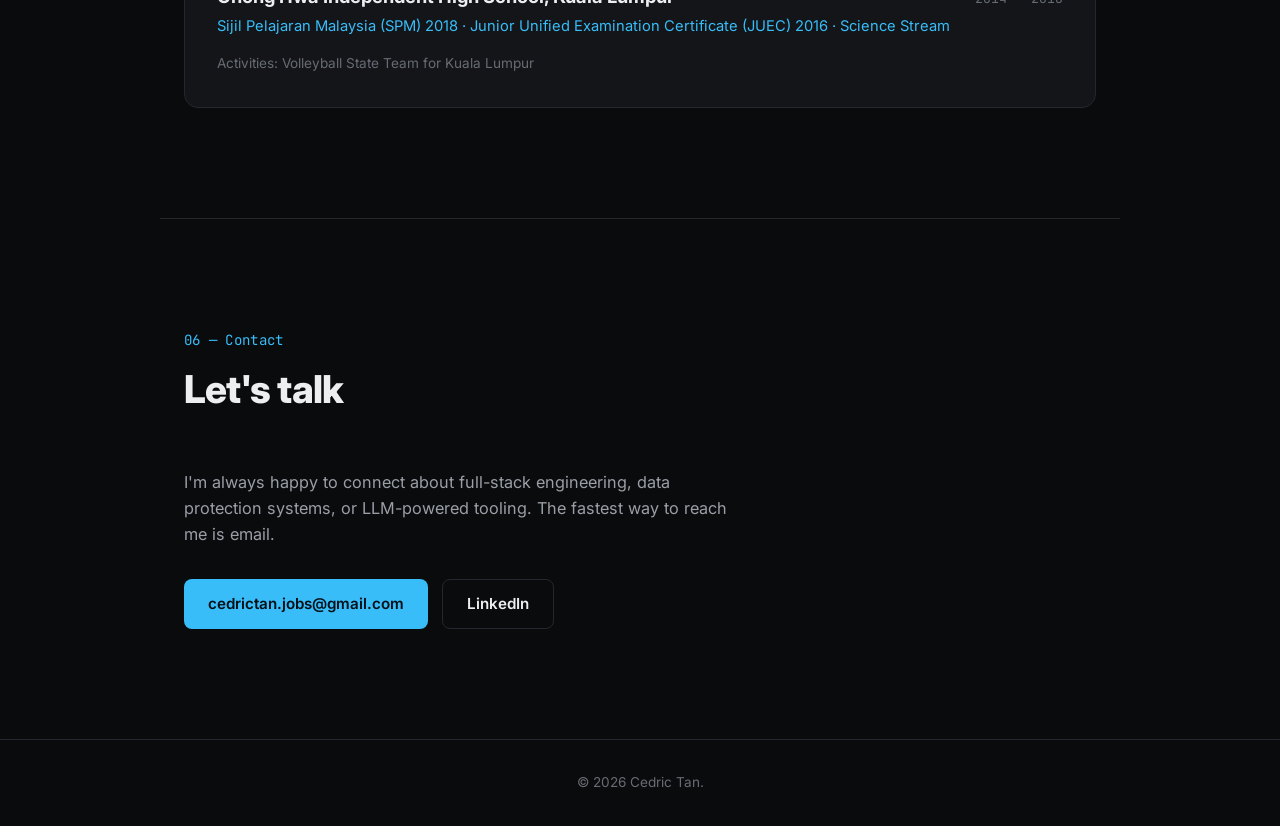
==== commit 4958cbed: "Resize project GitHub icons to match hero size, move to bottom-right corner" ====
--- a/index.html
+++ b/index.html
@@ -286,29 +286,29 @@
       <article class="project-card reveal">
         <div class="project-card-top">
           <h3>Contribution Intelligence Tool</h3>
-          <a href="https://github.com/cedrictys/mock-defect-monitor" target="_blank" rel="noopener" class="project-link" aria-label="View Contribution Intelligence Tool on GitHub">
-            <svg viewBox="0 0 24 24" fill="currentColor"><path d="M12 .5C5.73.5.5 5.73.5 12c0 5.1 3.29 9.4 7.86 10.93.57.1.78-.25.78-.55v-2.15c-3.2.7-3.88-1.35-3.88-1.35-.52-1.34-1.28-1.7-1.28-1.7-1.04-.72.08-.7.08-.7 1.15.08 1.76 1.18 1.76 1.18 1.03 1.75 2.7 1.25 3.36.96.1-.75.4-1.25.73-1.53-2.56-.29-5.25-1.28-5.25-5.7 0-1.26.45-2.28 1.18-3.08-.12-.29-.51-1.46.11-3.05 0 0 .96-.31 3.16 1.18.92-.26 1.9-.38 2.88-.39.98 0 1.96.13 2.88.39 2.2-1.49 3.16-1.18 3.16-1.18.62 1.59.23 2.76.11 3.05.74.8 1.18 1.82 1.18 3.08 0 4.43-2.7 5.4-5.27 5.69.42.36.78 1.08.78 2.17v3.22c0 .3.21.66.79.55C20.21 21.4 23.5 17.1 23.5 12 23.5 5.73 18.27.5 12 .5z"/></svg>
-          </a>
         </div>
         <p>An LLM-powered pipeline that pulls live Jira, defect-tracking, and Bitbucket data and
            generates a traceable, summarized report of engineering contributions across releases.</p>
         <ul class="tag-list">
           <li>Python</li><li>LLM APIs</li><li>Retrieval / Prompt Engineering</li><li>Jira &amp; Bitbucket APIs</li>
         </ul>
+        <a href="https://github.com/cedrictys/mock-defect-monitor" target="_blank" rel="noopener" class="project-link" aria-label="View Contribution Intelligence Tool on GitHub">
+          <svg viewBox="0 0 24 24" fill="currentColor"><path d="M12 .5C5.73.5.5 5.73.5 12c0 5.1 3.29 9.4 7.86 10.93.57.1.78-.25.78-.55v-2.15c-3.2.7-3.88-1.35-3.88-1.35-.52-1.34-1.28-1.7-1.28-1.7-1.04-.72.08-.7.08-.7 1.15.08 1.76 1.18 1.76 1.18 1.03 1.75 2.7 1.25 3.36.96.1-.75.4-1.25.73-1.53-2.56-.29-5.25-1.28-5.25-5.7 0-1.26.45-2.28 1.18-3.08-.12-.29-.51-1.46.11-3.05 0 0 .96-.31 3.16 1.18.92-.26 1.9-.38 2.88-.39.98 0 1.96.13 2.88.39 2.2-1.49 3.16-1.18 3.16-1.18.62 1.59.23 2.76.11 3.05.74.8 1.18 1.82 1.18 3.08 0 4.43-2.7 5.4-5.27 5.69.42.36.78 1.08.78 2.17v3.22c0 .3.21.66.79.55C20.21 21.4 23.5 17.1 23.5 12 23.5 5.73 18.27.5 12 .5z"/></svg>
+        </a>
       </article>
 
       <article class="project-card reveal">
         <div class="project-card-top">
           <h3>Vacation Tracker App</h3>
-          <a href="https://github.com/csci5117s23/project-2-the-internet-explorer" target="_blank" rel="noopener" class="project-link" aria-label="View Vacation Tracker App on GitHub">
-            <svg viewBox="0 0 24 24" fill="currentColor"><path d="M12 .5C5.73.5.5 5.73.5 12c0 5.1 3.29 9.4 7.86 10.93.57.1.78-.25.78-.55v-2.15c-3.2.7-3.88-1.35-3.88-1.35-.52-1.34-1.28-1.7-1.28-1.7-1.04-.72.08-.7.08-.7 1.15.08 1.76 1.18 1.76 1.18 1.03 1.75 2.7 1.25 3.36.96.1-.75.4-1.25.73-1.53-2.56-.29-5.25-1.28-5.25-5.7 0-1.26.45-2.28 1.18-3.08-.12-.29-.51-1.46.11-3.05 0 0 .96-.31 3.16 1.18.92-.26 1.9-.38 2.88-.39.98 0 1.96.13 2.88.39 2.2-1.49 3.16-1.18 3.16-1.18.62 1.59.23 2.76.11 3.05.74.8 1.18 1.82 1.18 3.08 0 4.43-2.7 5.4-5.27 5.69.42.36.78 1.08.78 2.17v3.22c0 .3.21.66.79.55C20.21 21.4 23.5 17.1 23.5 12 23.5 5.73 18.27.5 12 .5z"/></svg>
-          </a>
         </div>
         <p>A serverless, mobile-first single-page app that lets users build and manage a tracker
            for their vacations, with map-based location data.</p>
         <ul class="tag-list">
           <li>React</li><li>Next.js</li><li>Node.js</li><li>Clerk</li><li>codehooks.io</li><li>Google Maps API</li>
         </ul>
+        <a href="https://github.com/csci5117s23/project-2-the-internet-explorer" target="_blank" rel="noopener" class="project-link" aria-label="View Vacation Tracker App on GitHub">
+          <svg viewBox="0 0 24 24" fill="currentColor"><path d="M12 .5C5.73.5.5 5.73.5 12c0 5.1 3.29 9.4 7.86 10.93.57.1.78-.25.78-.55v-2.15c-3.2.7-3.88-1.35-3.88-1.35-.52-1.34-1.28-1.7-1.28-1.7-1.04-.72.08-.7.08-.7 1.15.08 1.76 1.18 1.76 1.18 1.03 1.75 2.7 1.25 3.36.96.1-.75.4-1.25.73-1.53-2.56-.29-5.25-1.28-5.25-5.7 0-1.26.45-2.28 1.18-3.08-.12-.29-.51-1.46.11-3.05 0 0 .96-.31 3.16 1.18.92-.26 1.9-.38 2.88-.39.98 0 1.96.13 2.88.39 2.2-1.49 3.16-1.18 3.16-1.18.62 1.59.23 2.76.11 3.05.74.8 1.18 1.82 1.18 3.08 0 4.43-2.7 5.4-5.27 5.69.42.36.78 1.08.78 2.17v3.22c0 .3.21.66.79.55C20.21 21.4 23.5 17.1 23.5 12 23.5 5.73 18.27.5 12 .5z"/></svg>
+        </a>
       </article>
 
       <article class="project-card reveal">
--- a/css/style.css
+++ b/css/style.css
@@ -397,32 +397,29 @@
 }
 
 .project-card {
+  position: relative;
   background: var(--bg-elevated);
   border: 1px solid var(--border);
   border-radius: 14px;
-  padding: 28px;
+  padding: 28px 28px 56px;
   transition: transform var(--transition), border-color var(--transition);
 }
 .project-card:hover {
   transform: translateY(-4px);
   border-color: var(--accent);
 }
-.project-card-top {
-  display: flex;
-  align-items: center;
-  justify-content: space-between;
-  gap: 12px;
-  margin-bottom: 12px;
-}
+.project-card-top { margin-bottom: 12px; }
 .project-card h3 { font-size: 1.1rem; font-weight: 700; }
 .project-card p { color: var(--text-dim); font-size: 0.92rem; margin-bottom: 20px; }
 
 .project-link {
-  color: var(--text-dim);
-  flex-shrink: 0;
+  position: absolute;
+  bottom: 20px;
+  right: 20px;
+  color: var(--text-dim);
   transition: color var(--transition), transform var(--transition);
 }
-.project-link svg { width: 19px; height: 19px; display: block; }
+.project-link svg { width: 22px; height: 22px; display: block; }
 .project-link:hover { color: var(--accent); transform: translateY(-2px); }
 
 /* ---------- Tags ---------- */
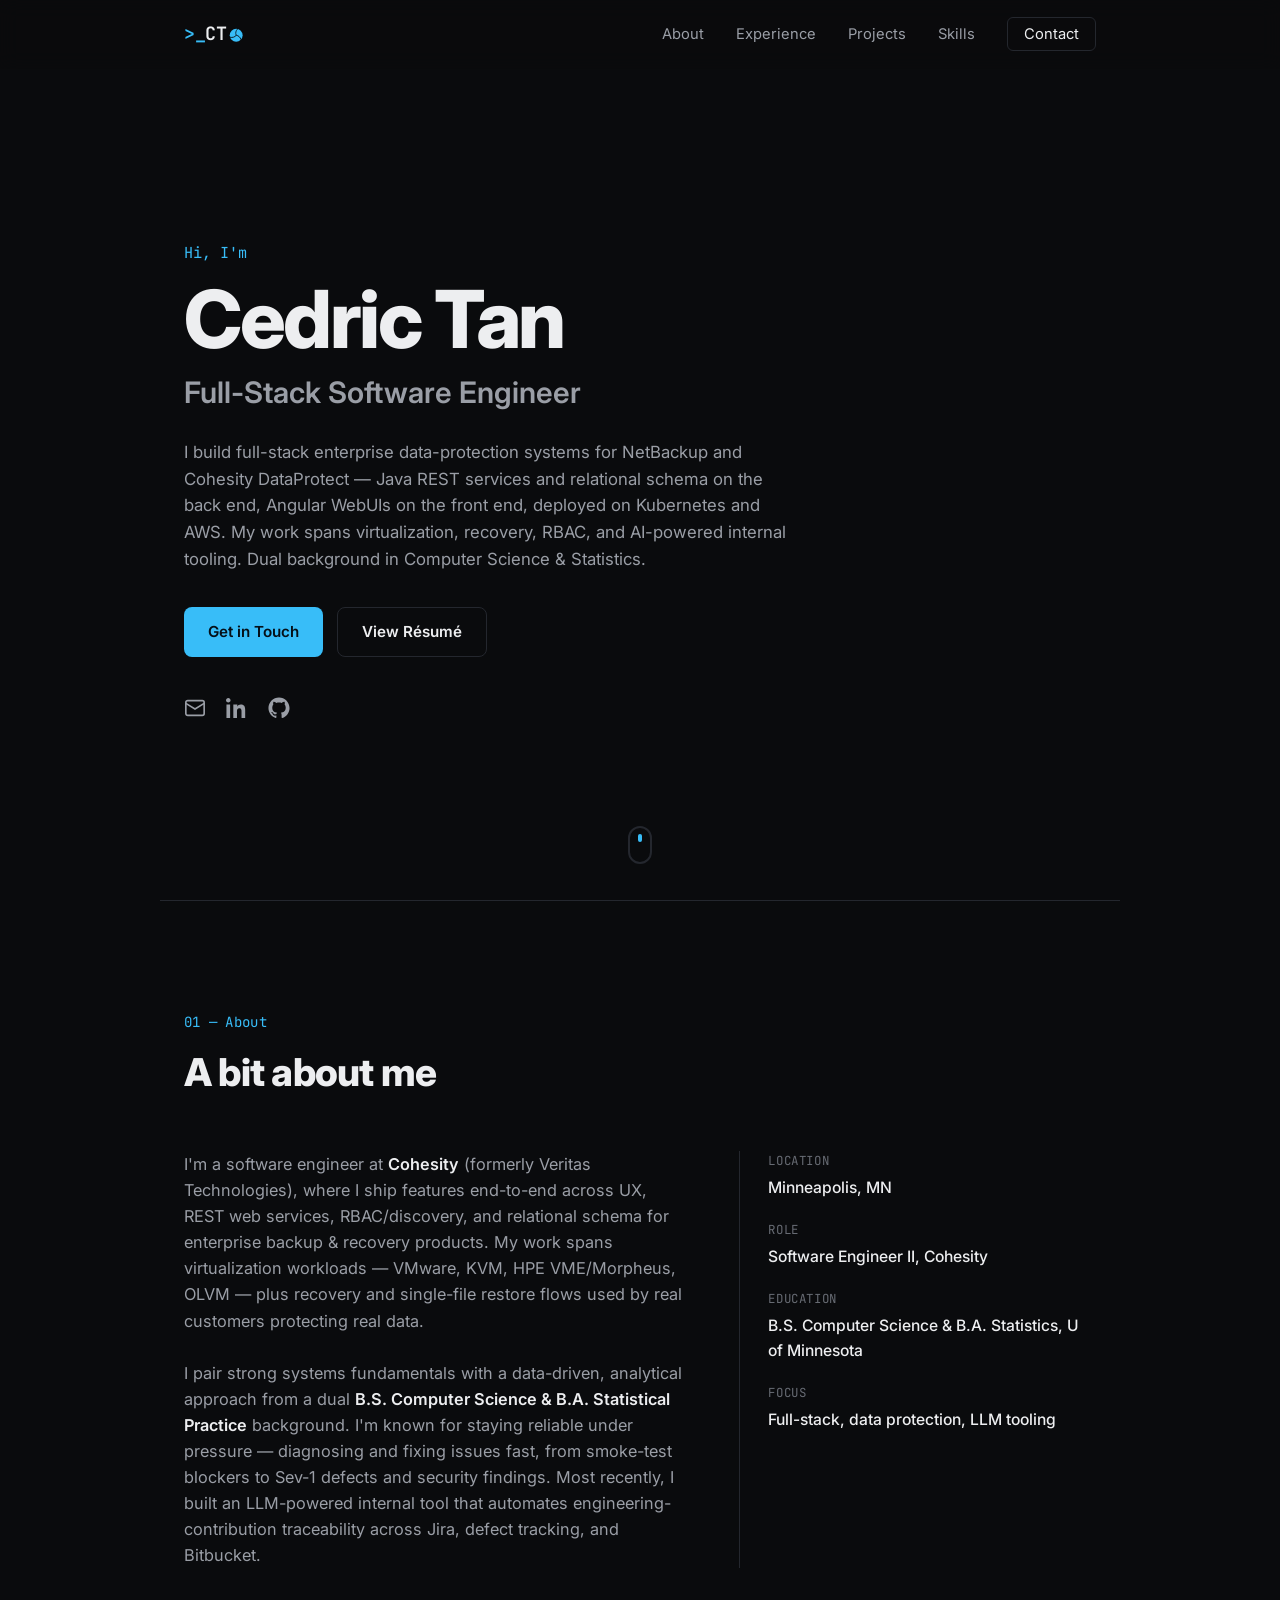
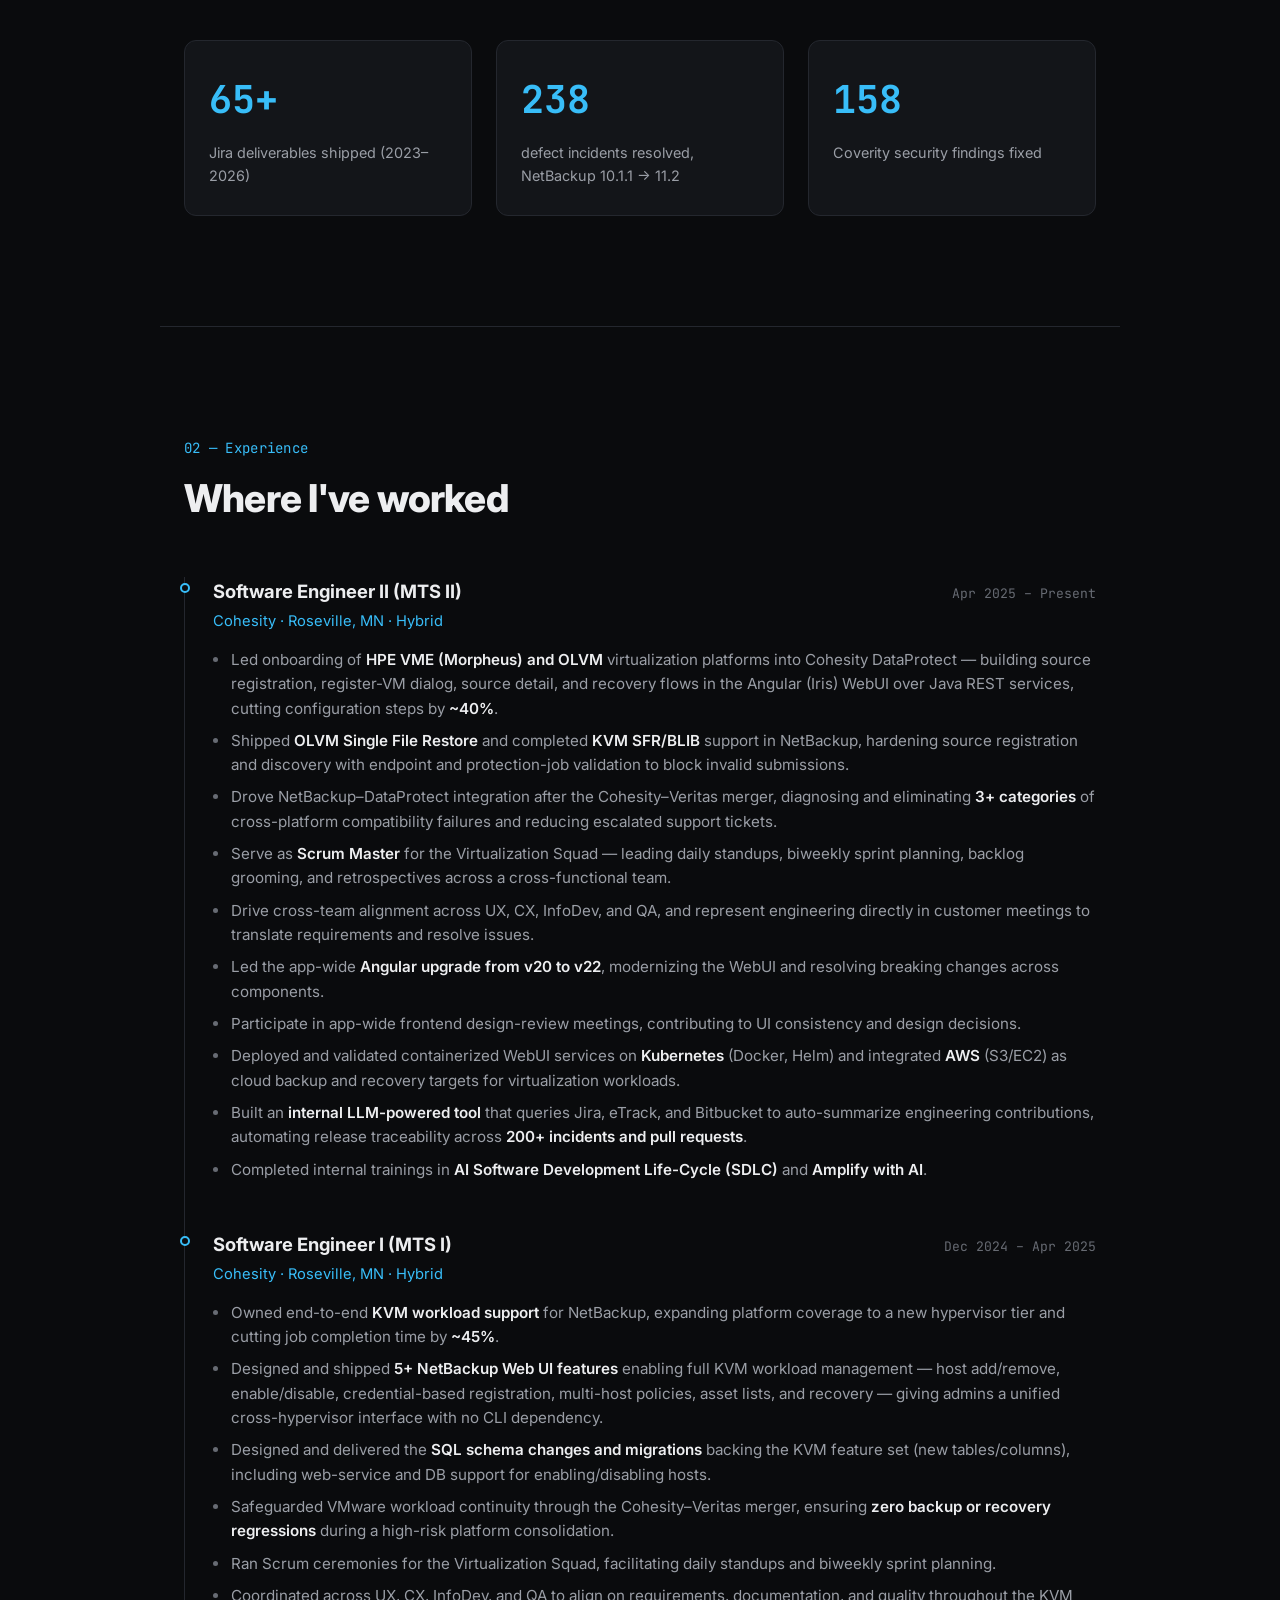
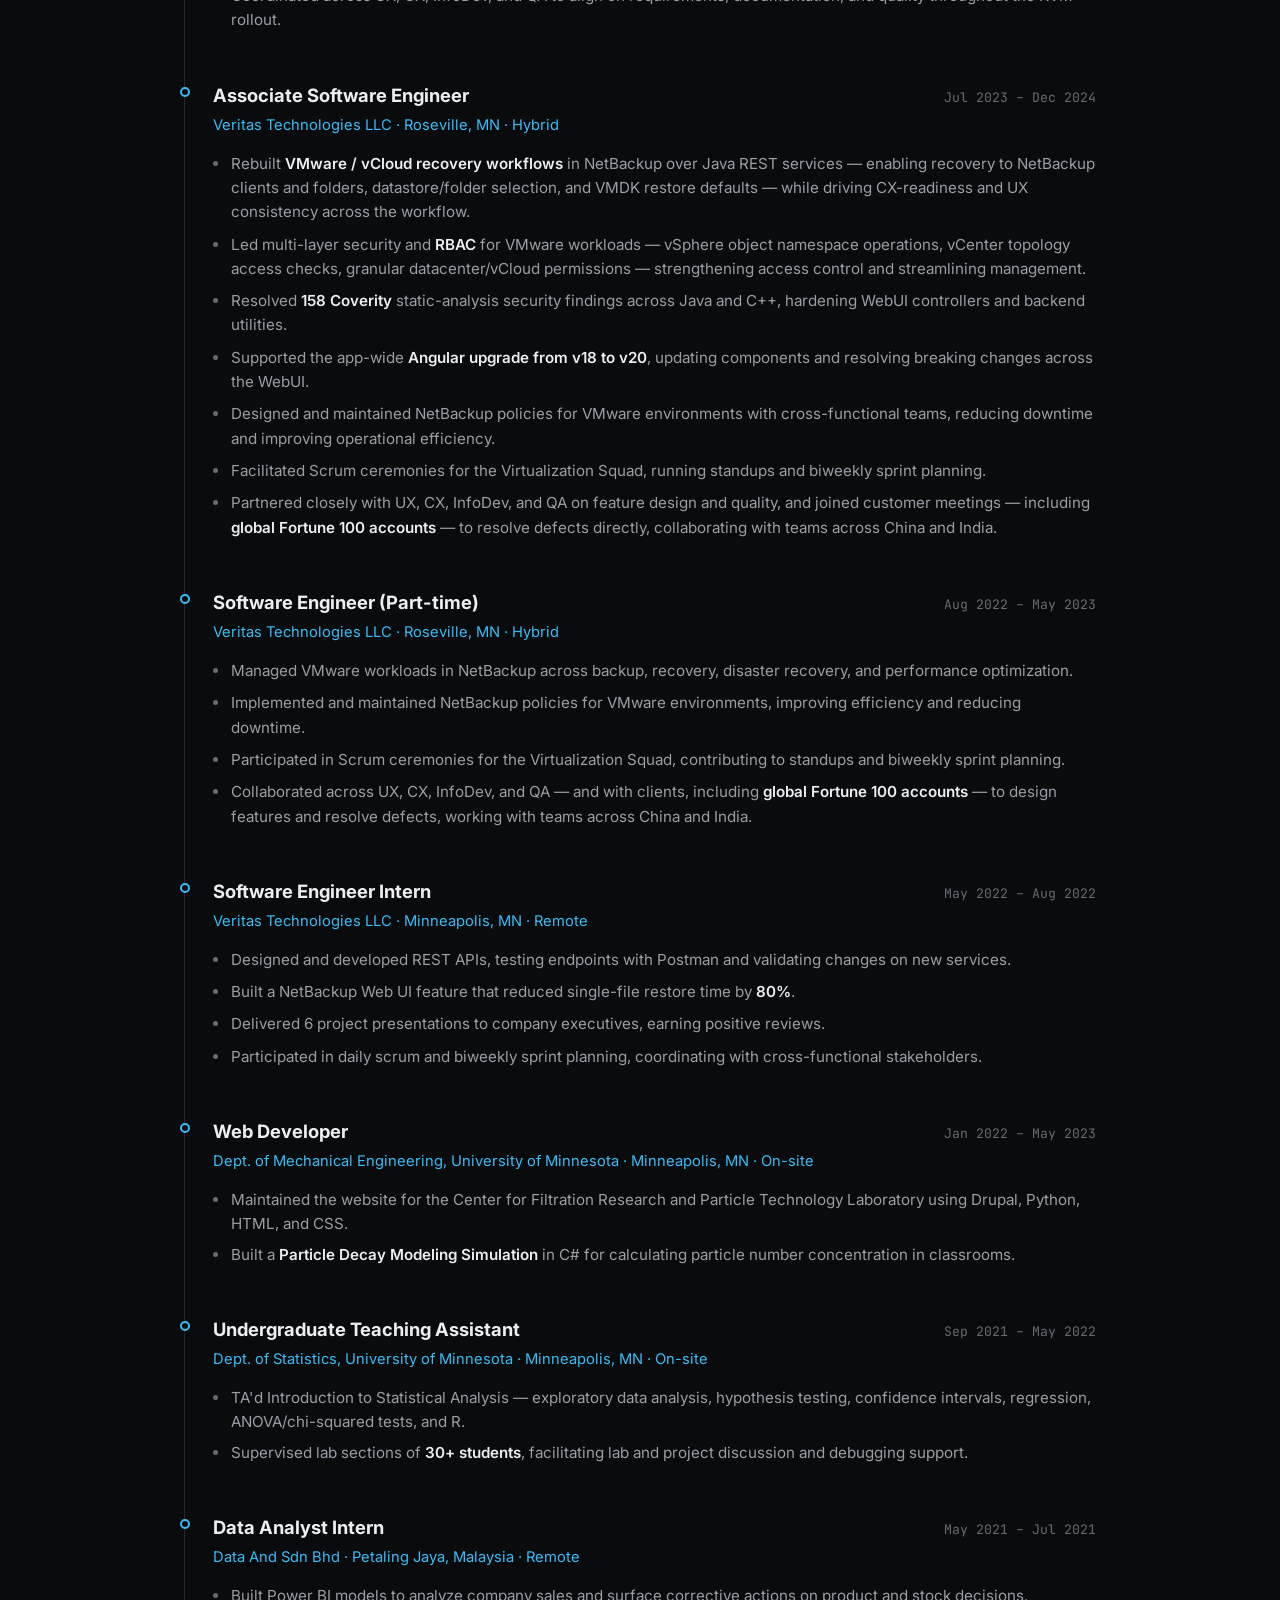
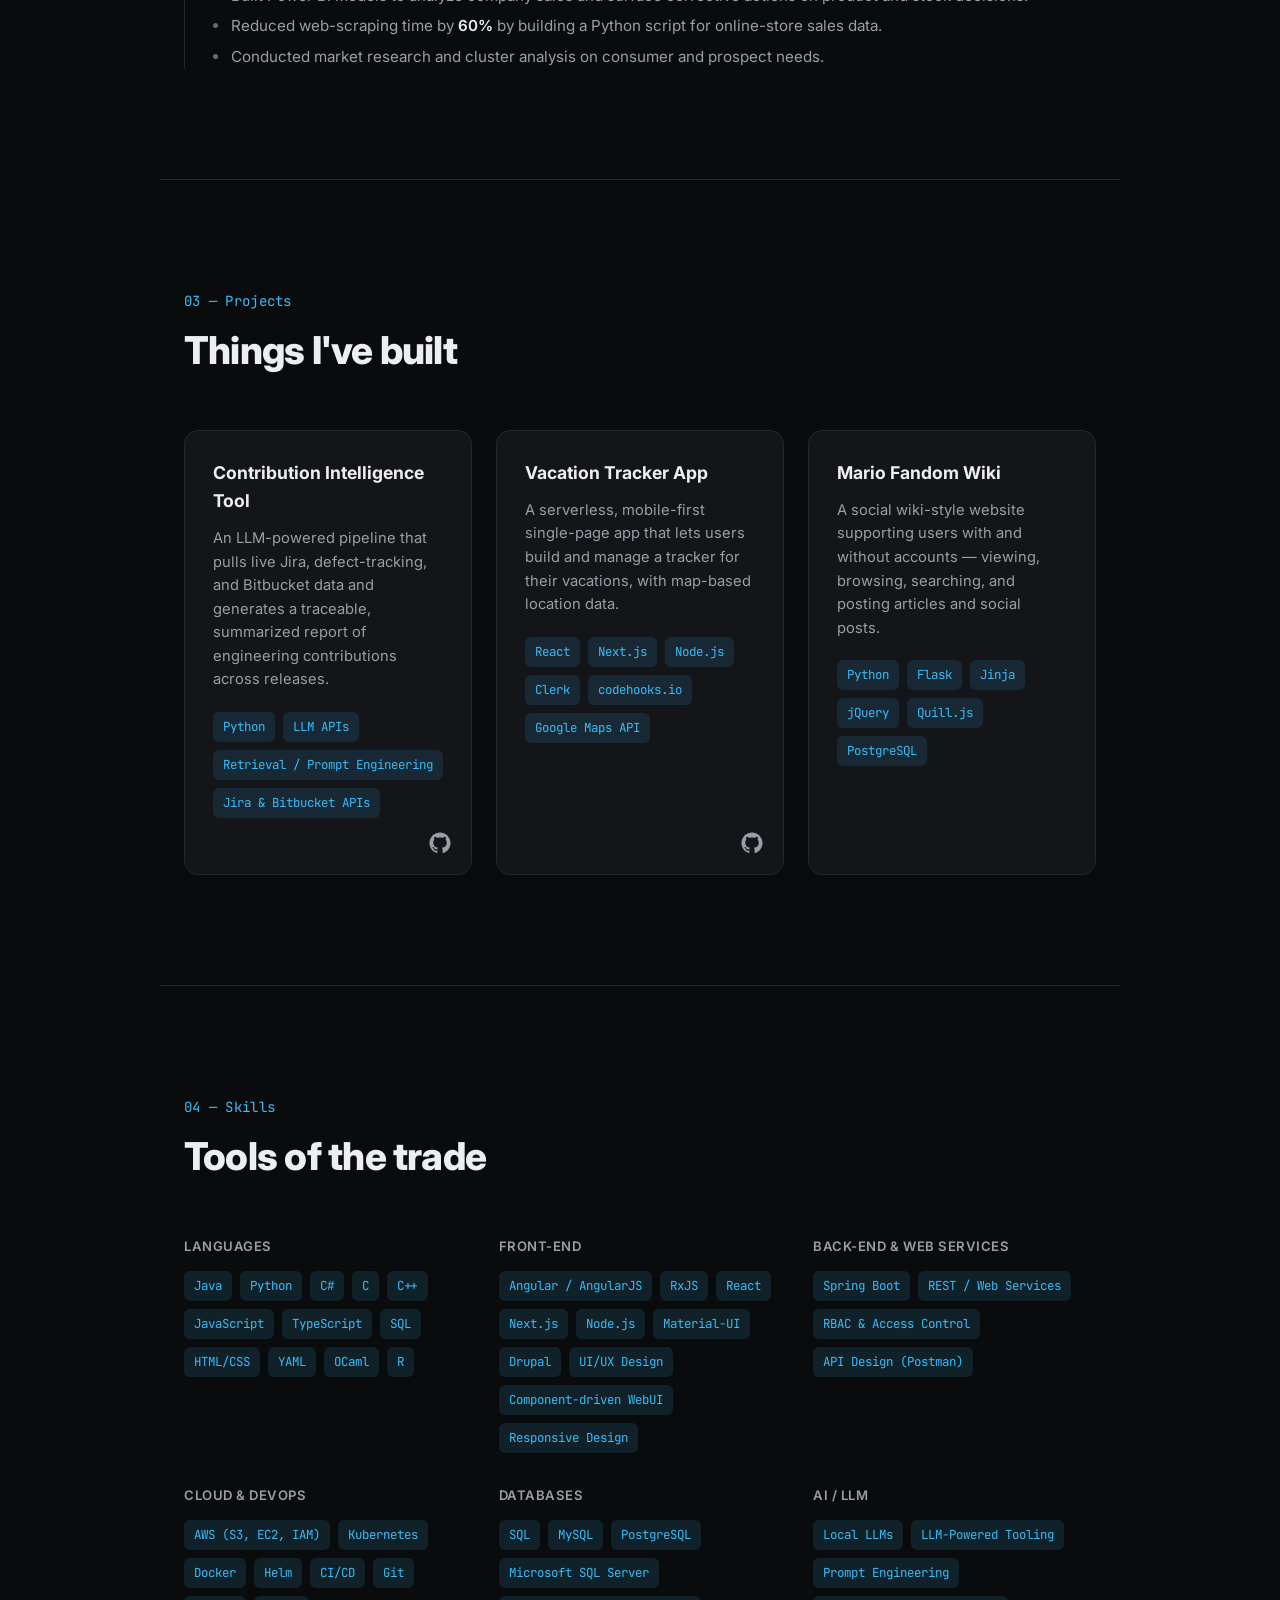
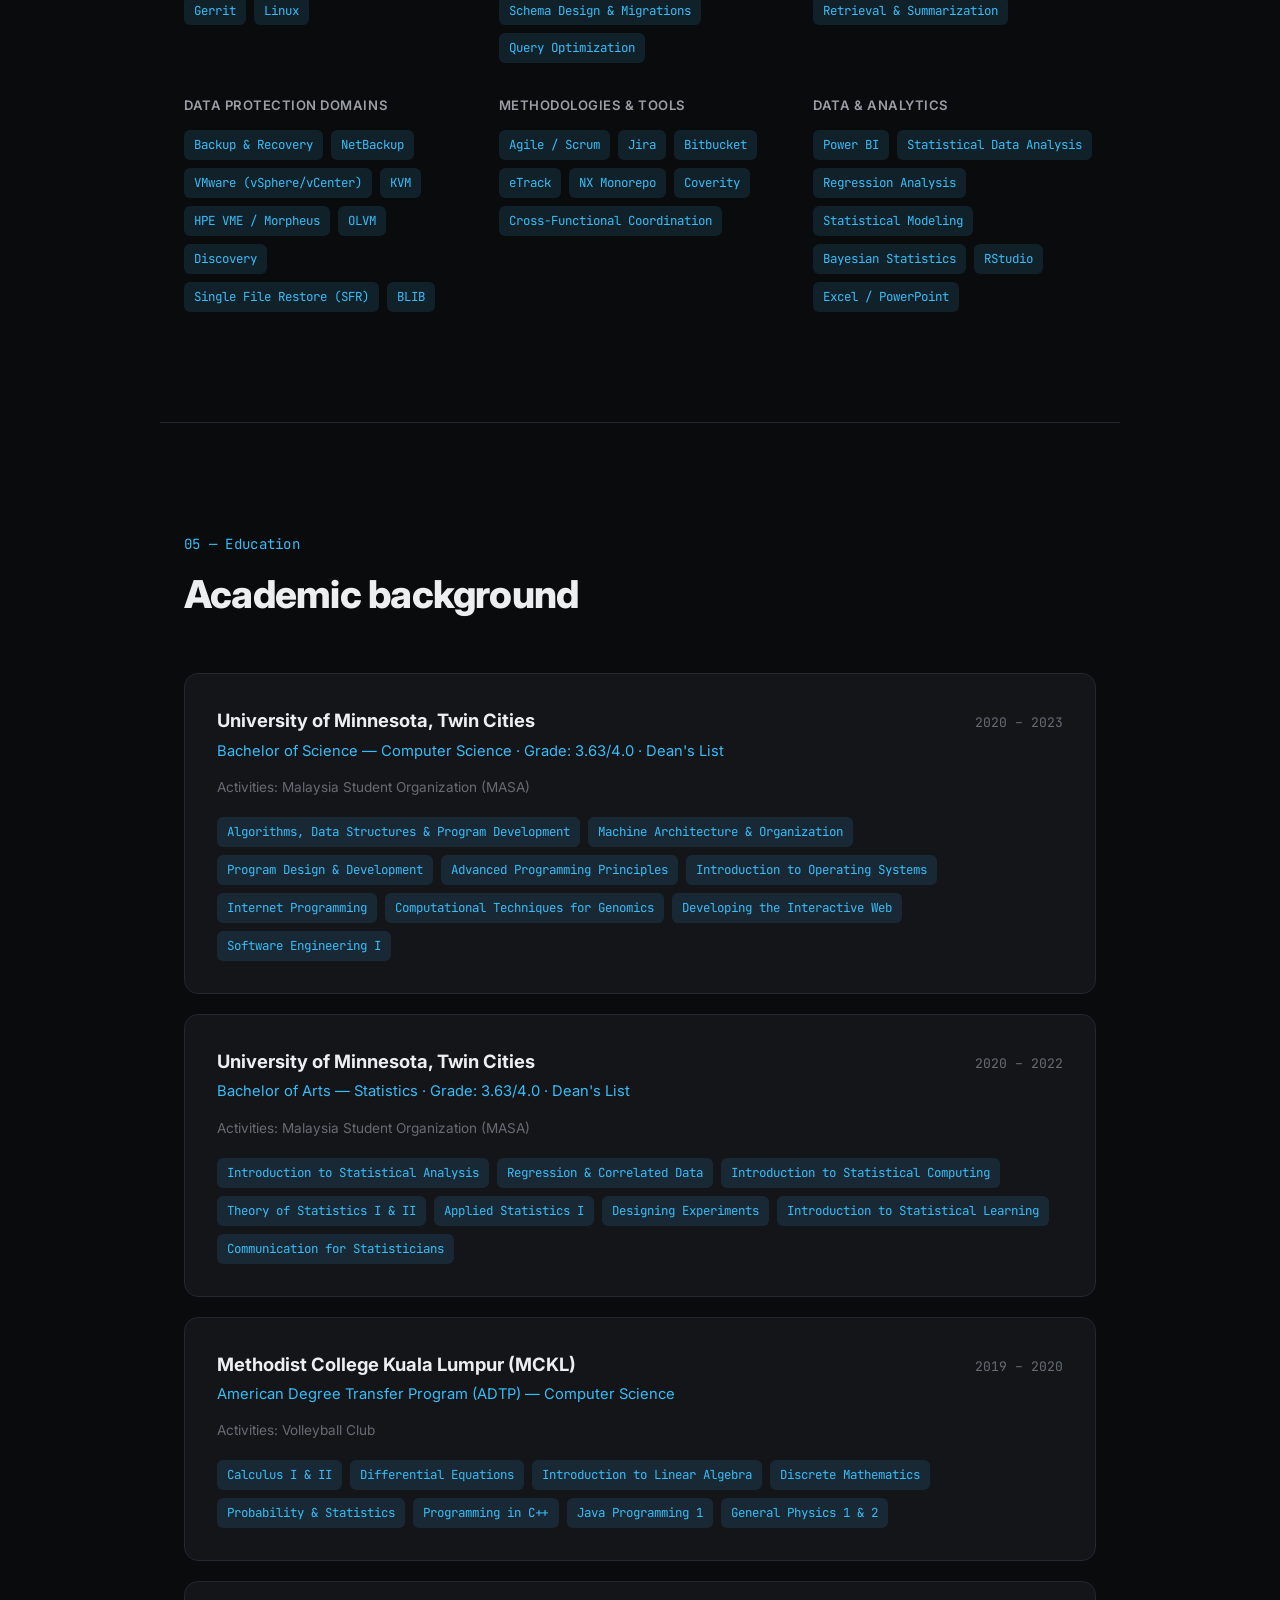
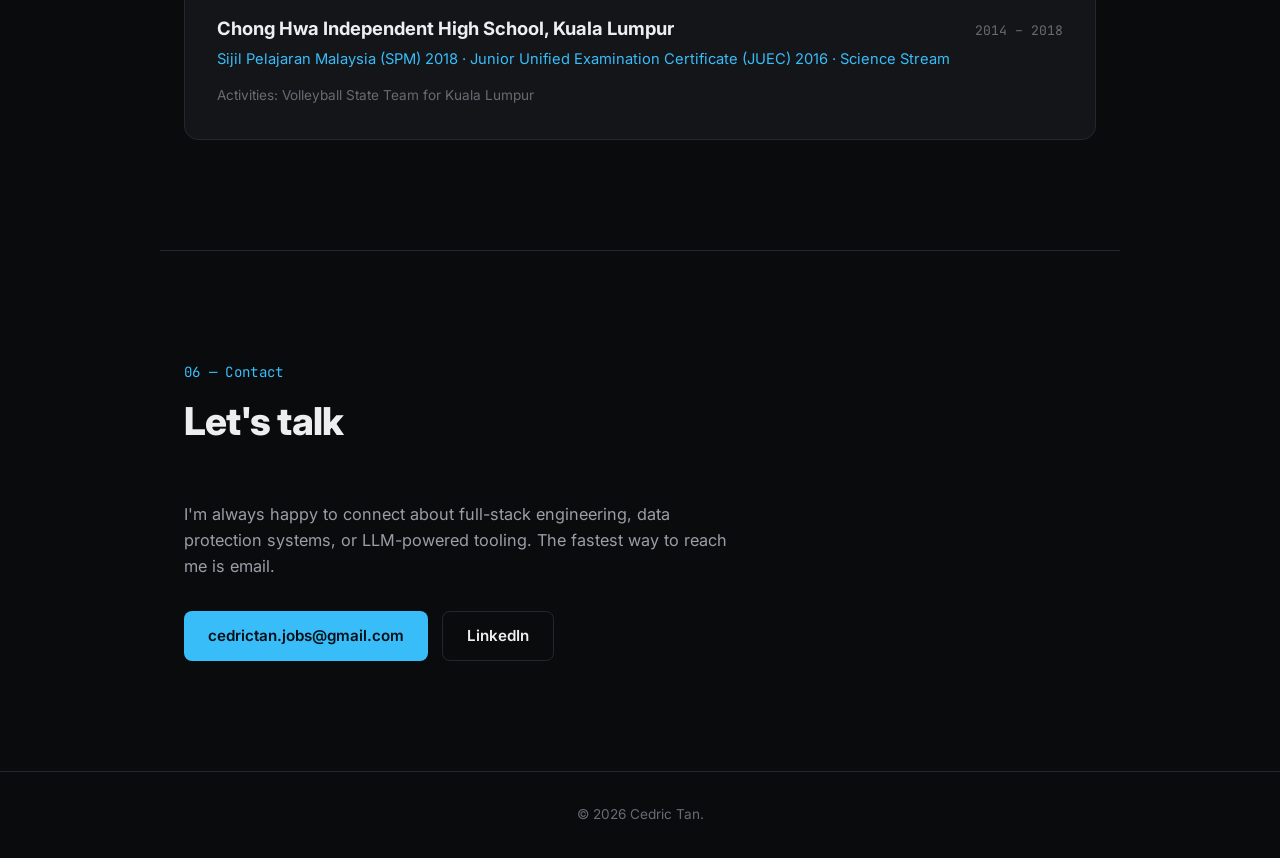
==== commit c9b532f5: "Add internal training completions bullet to current role" ====
--- a/index.html
+++ b/index.html
@@ -150,6 +150,7 @@
             <li>Participate in app-wide frontend design-review meetings, contributing to UI consistency and design decisions.</li>
             <li>Deployed and validated containerized WebUI services on <strong>Kubernetes</strong> (Docker, Helm) and integrated <strong>AWS</strong> (S3/EC2) as cloud backup and recovery targets for virtualization workloads.</li>
             <li>Built an <strong>internal LLM-powered tool</strong> that queries Jira, eTrack, and Bitbucket to auto-summarize engineering contributions, automating release traceability across <strong>200+ incidents and pull requests</strong>.</li>
+            <li>Completed internal trainings in <strong>AI Software Development Life-Cycle (SDLC)</strong> and <strong>Amplify with AI</strong>.</li>
           </ul>
         </div>
       </div>
